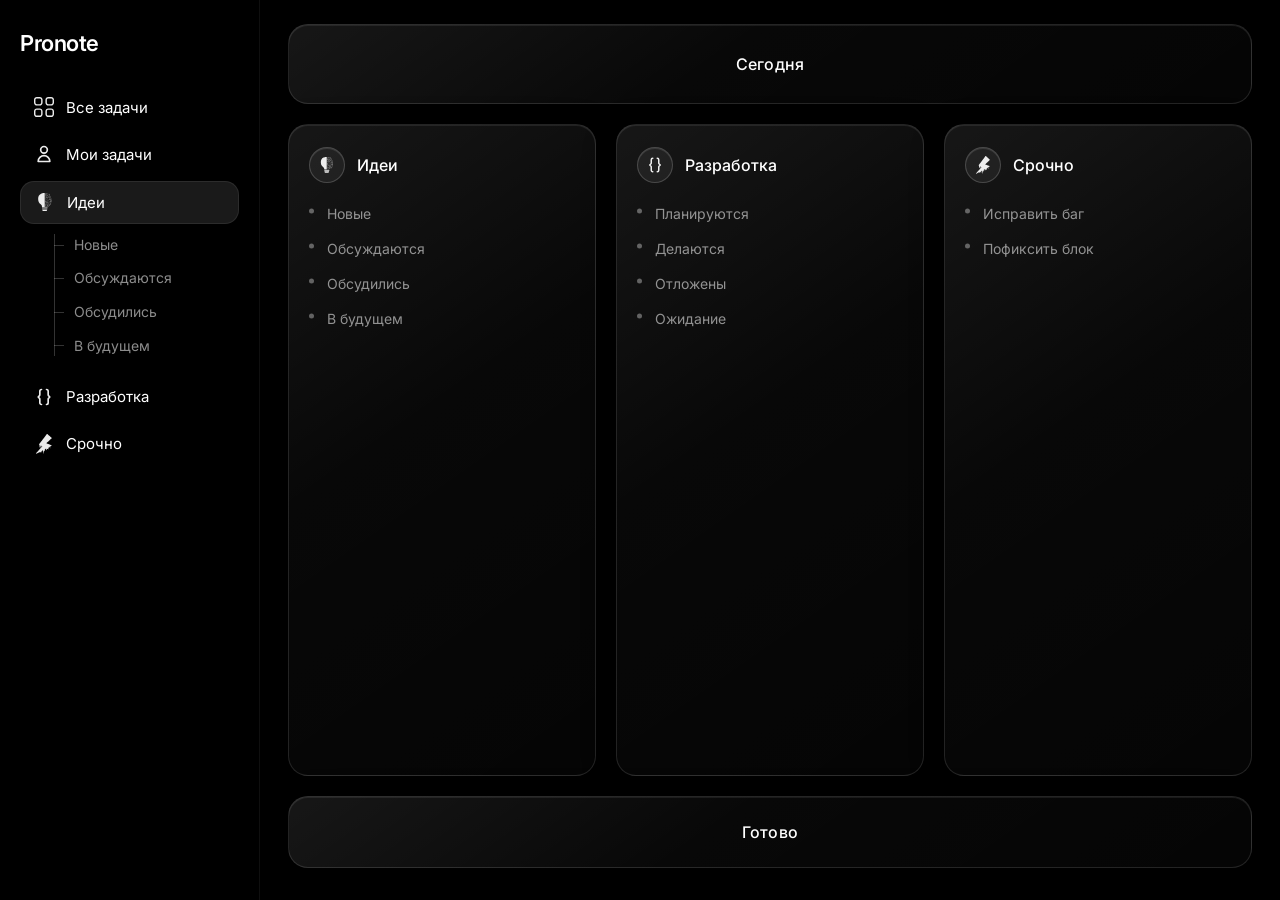
==== index.html @ d81b05cf "Initial commit: Pronote dashboard layout. Static HTML/CSS/JS mockup with glass UI and SVG icons.  Co" ====
<!DOCTYPE html>
<html lang="ru">
<head>
  <meta charset="UTF-8" />
  <meta name="viewport" content="width=device-width, initial-scale=1.0" />
  <title>Pronote</title>
  <link rel="preconnect" href="https://fonts.googleapis.com" />
  <link rel="preconnect" href="https://fonts.gstatic.com" crossorigin />
  <link href="https://fonts.googleapis.com/css2?family=Inter:wght@400;500;600&display=swap" rel="stylesheet" />
  <link rel="stylesheet" href="css/styles.css" />
</head>
<body>
  <div class="app">
    <div class="sidebar-overlay" id="sidebarOverlay" hidden></div>

    <aside class="sidebar" id="sidebar" aria-label="Навигация">
      <div class="sidebar__head">
        <a href="#" class="logo">Pronote</a>
        <button type="button" class="sidebar-close" id="sidebarClose" aria-label="Закрыть меню">
          <span aria-hidden="true"></span>
        </button>
      </div>

      <nav class="sidebar-nav">
        <a href="#" class="nav-item">
          <img src="svg/grid-svgrepo.svg" alt="" class="icon-img" width="20" height="20" />
          <span>Все задачи</span>
        </a>
        <a href="#" class="nav-item">
          <img src="svg/user.svg" alt="" class="icon-img" width="20" height="20" />
          <span>Мои задачи</span>
        </a>

        <div class="nav-group nav-group--open">
          <a href="#" class="nav-item nav-item--active">
            <img src="svg/light.svg" alt="" class="icon-img" width="20" height="20" />
            <span>Идеи</span>
          </a>
          <ul class="nav-sub">
            <li><a href="#">Новые</a></li>
            <li><a href="#">Обсуждаются</a></li>
            <li><a href="#">Обсудились</a></li>
            <li><a href="#">В будущем</a></li>
          </ul>
        </div>

        <a href="#" class="nav-item">
          <img src="svg/brackets.svg" alt="" class="icon-img" width="20" height="20" />
          <span>Разработка</span>
        </a>
        <a href="#" class="nav-item">
          <img src="svg/zap.svg" alt="" class="icon-img" width="20" height="20" />
          <span>Срочно</span>
        </a>
      </nav>
    </aside>

    <div class="main-wrap">
      <header class="topbar">
        <button type="button" class="menu-toggle" id="menuToggle" aria-label="Открыть меню" aria-expanded="false" aria-controls="sidebar">
          <span aria-hidden="true"></span>
          <span aria-hidden="true"></span>
          <span aria-hidden="true"></span>
        </button>
        <span class="topbar__title">Pronote</span>
      </header>

      <main class="main">
        <section class="glass-bar glass-bar--today" aria-label="Сегодня">
          <h1 class="glass-bar__label">Сегодня</h1>
        </section>

        <section class="board" aria-label="Доски задач">
          <article class="board-col glass-panel">
            <header class="board-col__head">
              <span class="board-col__icon" aria-hidden="true">
                <img src="svg/light.svg" alt="" class="icon-img icon-img--sm" width="18" height="18" />
              </span>
              <h2 class="board-col__title">Идеи</h2>
            </header>
            <ul class="board-col__list">
              <li><a href="#">Новые</a></li>
              <li><a href="#">Обсуждаются</a></li>
              <li><a href="#">Обсудились</a></li>
              <li><a href="#">В будущем</a></li>
            </ul>
          </article>

          <article class="board-col glass-panel">
            <header class="board-col__head">
              <span class="board-col__icon" aria-hidden="true">
                <img src="svg/brackets.svg" alt="" class="icon-img icon-img--sm" width="18" height="18" />
              </span>
              <h2 class="board-col__title">Разработка</h2>
            </header>
            <ul class="board-col__list">
              <li><a href="#">Планируются</a></li>
              <li><a href="#">Делаются</a></li>
              <li><a href="#">Отложены</a></li>
              <li><a href="#">Ожидание</a></li>
            </ul>
          </article>

          <article class="board-col glass-panel">
            <header class="board-col__head">
              <span class="board-col__icon" aria-hidden="true">
                <img src="svg/zap.svg" alt="" class="icon-img icon-img--sm" width="18" height="18" />
              </span>
              <h2 class="board-col__title">Срочно</h2>
            </header>
            <ul class="board-col__list">
              <li><a href="#">Исправить баг</a></li>
              <li><a href="#">Пофиксить блок</a></li>
            </ul>
          </article>
        </section>

        <section class="glass-bar glass-bar--done" aria-label="Готово">
          <h2 class="glass-bar__label">Готово</h2>
        </section>
      </main>
    </div>
  </div>

  <script src="js/app.js"></script>
</body>
</html>
---- css/styles.css ----
/* Pronote — тёмная тема, glassmorphism */

*,
*::before,
*::after {
  box-sizing: border-box;
}

:root {
  --bg: #000000;
  --text: #ffffff;
  --text-muted: rgba(255, 255, 255, 0.55);
  --glass-bg: rgba(255, 255, 255, 0.05);
  --glass-bg-strong: rgba(255, 255, 255, 0.08);
  --glass-border: rgba(255, 255, 255, 0.12);
  --glass-border-bright: rgba(255, 255, 255, 0.18);
  --glass-blur: 16px;
  --radius-lg: 20px;
  --radius-md: 14px;
  --radius-sm: 10px;
  --sidebar-width: 260px;
  --transition: 0.25s ease;
  --font: "Inter", system-ui, -apple-system, sans-serif;
}

html {
  -webkit-font-smoothing: antialiased;
}

body {
  margin: 0;
  min-height: 100dvh;
  font-family: var(--font);
  font-size: 15px;
  font-weight: 400;
  line-height: 1.4;
  color: var(--text);
  background: var(--bg);
}

a {
  color: inherit;
  text-decoration: none;
}

ul {
  margin: 0;
  padding: 0;
  list-style: none;
}

button {
  font: inherit;
  color: inherit;
  cursor: pointer;
  border: none;
  background: none;
  padding: 0;
}

/* ——— Layout ——— */

.app {
  display: flex;
  min-height: 100dvh;
}

.main-wrap {
  flex: 1;
  min-width: 0;
  display: flex;
  flex-direction: column;
}

.main {
  flex: 1;
  display: flex;
  flex-direction: column;
  gap: 20px;
  padding: 24px 28px 32px;
  max-width: 1200px;
  width: 100%;
  margin: 0 auto;
  min-height: calc(100dvh - 0px);
}

@media (min-width: 769px) {
  .main {
    min-height: 100dvh;
  }
}

/* ——— Glass utilities ——— */

.glass-panel,
.glass-bar {
  background: linear-gradient(
    145deg,
    rgba(255, 255, 255, 0.09) 0%,
    rgba(255, 255, 255, 0.03) 45%,
    rgba(255, 255, 255, 0.02) 100%
  );
  border: 1px solid var(--glass-border);
  border-radius: var(--radius-lg);
  backdrop-filter: blur(var(--glass-blur));
  -webkit-backdrop-filter: blur(var(--glass-blur));
  box-shadow:
    inset 0 1px 0 rgba(255, 255, 255, 0.08),
    0 8px 32px rgba(0, 0, 0, 0.45);
}

@supports not ((backdrop-filter: blur(1px)) or (-webkit-backdrop-filter: blur(1px))) {
  .glass-panel,
  .glass-bar {
    background: rgba(28, 28, 28, 0.95);
  }
}

/* ——— Sidebar ——— */

.sidebar-overlay {
  position: fixed;
  inset: 0;
  z-index: 40;
  background: rgba(0, 0, 0, 0.6);
  backdrop-filter: blur(4px);
  -webkit-backdrop-filter: blur(4px);
  opacity: 0;
  transition: opacity var(--transition);
  pointer-events: none;
}

.sidebar-overlay.is-visible {
  opacity: 1;
  pointer-events: auto;
}

.sidebar {
  position: sticky;
  top: 0;
  z-index: 50;
  flex-shrink: 0;
  width: var(--sidebar-width);
  height: 100dvh;
  padding: 28px 20px 32px;
  border-right: 1px solid rgba(255, 255, 255, 0.06);
  display: flex;
  flex-direction: column;
  gap: 28px;
}

.sidebar__head {
  display: flex;
  align-items: center;
  justify-content: space-between;
  gap: 12px;
}

.logo {
  font-size: 22px;
  font-weight: 600;
  letter-spacing: -0.02em;
}

.sidebar-close {
  display: none;
  width: 36px;
  height: 36px;
  align-items: center;
  justify-content: center;
  border-radius: var(--radius-sm);
  border: 1px solid var(--glass-border);
  background: var(--glass-bg);
}

.sidebar-close span,
.sidebar-close span::before {
  display: block;
  width: 14px;
  height: 2px;
  background: var(--text);
  border-radius: 1px;
  position: relative;
}

.sidebar-close span::before {
  content: "";
  position: absolute;
  top: 0;
  left: 0;
  transform: rotate(90deg);
}

.sidebar-nav {
  display: flex;
  flex-direction: column;
  gap: 6px;
}

.nav-item {
  display: flex;
  align-items: center;
  gap: 12px;
  padding: 10px 14px;
  border-radius: var(--radius-md);
  color: var(--text);
  transition: background var(--transition);
}

.nav-item:hover {
  background: rgba(255, 255, 255, 0.06);
}

.nav-item--active {
  background: rgba(255, 255, 255, 0.1);
  border: 1px solid rgba(255, 255, 255, 0.08);
}

.icon-img {
  flex-shrink: 0;
  display: block;
  width: 20px;
  height: 20px;
  object-fit: contain;
  /* light.svg экспортирован с fill #000 — инвертируем для тёмной темы */
  filter: brightness(0) invert(1);
  opacity: 0.92;
}

.icon-img--sm {
  width: 18px;
  height: 18px;
}

.icon-slot {
  flex-shrink: 0;
  display: inline-flex;
  align-items: center;
  justify-content: center;
  width: 20px;
  height: 20px;
  border: 1px solid rgba(255, 255, 255, 0.22);
  border-radius: 6px;
  font-size: 10px;
  font-weight: 500;
  letter-spacing: -0.08em;
  color: rgba(255, 255, 255, 0.7);
  background: rgba(255, 255, 255, 0.04);
}

.icon-slot--sm {
  width: 16px;
  height: 16px;
  border-radius: 4px;
  font-size: 8px;
}

.icon-slot--code {
  border: none;
  background: transparent;
  font-size: 11px;
}

.icon-slot--sm.icon-slot--code {
  font-size: 9px;
}

.nav-group--open .nav-sub {
  display: block;
}

.nav-sub {
  position: relative;
  margin: 4px 0 8px 34px;
  padding-left: 16px;
  display: none;
}

.nav-sub::before {
  content: "";
  position: absolute;
  left: 0;
  top: 6px;
  bottom: 6px;
  width: 1px;
  background: rgba(255, 255, 255, 0.2);
}

.nav-sub li {
  position: relative;
}

.nav-sub li::before {
  content: "";
  position: absolute;
  left: -16px;
  top: 50%;
  width: 10px;
  height: 1px;
  background: rgba(255, 255, 255, 0.2);
}

.nav-sub a {
  display: block;
  padding: 7px 0 7px 4px;
  font-size: 14px;
  color: var(--text-muted);
  transition: color var(--transition);
}

.nav-sub a:hover {
  color: var(--text);
}

/* ——— Top bar (mobile) ——— */

.topbar {
  display: none;
  align-items: center;
  gap: 16px;
  padding: 14px 20px;
  border-bottom: 1px solid rgba(255, 255, 255, 0.06);
}

.topbar__title {
  font-size: 18px;
  font-weight: 600;
}

.menu-toggle {
  display: flex;
  flex-direction: column;
  justify-content: center;
  gap: 5px;
  width: 40px;
  height: 40px;
  padding: 10px;
  border-radius: var(--radius-sm);
  border: 1px solid var(--glass-border);
  background: var(--glass-bg);
}

.menu-toggle span {
  display: block;
  height: 2px;
  width: 100%;
  background: var(--text);
  border-radius: 1px;
}

/* ——— Today / Done bars ——— */

.glass-bar {
  display: flex;
  align-items: center;
  justify-content: center;
  min-height: 72px;
  padding: 20px 24px;
}

.glass-bar__label {
  margin: 0;
  font-size: 16px;
  font-weight: 500;
  letter-spacing: 0.01em;
}

.glass-bar--today {
  min-height: 80px;
}

.glass-bar--done {
  margin-top: auto;
  min-height: 72px;
}

/* ——— Board columns ——— */

.board {
  display: grid;
  grid-template-columns: repeat(3, 1fr);
  gap: 20px;
  flex: 1;
  align-items: stretch;
  min-height: 0;
}

.board-col {
  display: flex;
  flex-direction: column;
  padding: 22px 20px 24px;
  min-height: 240px;
}

.board-col__head {
  display: flex;
  align-items: center;
  gap: 12px;
  margin-bottom: 20px;
}

.board-col__icon {
  display: flex;
  align-items: center;
  justify-content: center;
  width: 36px;
  height: 36px;
  border-radius: 50%;
  border: 1px solid var(--glass-border-bright);
  background: rgba(255, 255, 255, 0.06);
  box-shadow: inset 0 1px 0 rgba(255, 255, 255, 0.1);
}


.board-col__title {
  margin: 0;
  font-size: 16px;
  font-weight: 500;
}

.board-col__list {
  display: flex;
  flex-direction: column;
  gap: 14px;
}

.board-col__list li {
  position: relative;
  padding-left: 18px;
}

.board-col__list li::before {
  content: "";
  position: absolute;
  left: 0;
  top: 0.55em;
  width: 5px;
  height: 5px;
  border-radius: 50%;
  background: rgba(255, 255, 255, 0.35);
  transform: translateY(-50%);
}

.board-col__list a {
  font-size: 14px;
  color: var(--text-muted);
  transition: color var(--transition);
}

.board-col__list a:hover {
  color: var(--text);
}

/* ——— Responsive ——— */

@media (max-width: 1024px) {
  .board {
    grid-template-columns: 1fr;
    gap: 16px;
  }

  .board-col {
    min-height: auto;
  }

  .main {
    padding: 20px 20px 28px;
  }
}

@media (max-width: 768px) {
  .topbar {
    display: flex;
  }

  .sidebar {
    position: fixed;
    left: 0;
    top: 0;
    transform: translateX(-100%);
    transition: transform var(--transition);
    background: var(--bg);
    box-shadow: 8px 0 40px rgba(0, 0, 0, 0.5);
  }

  .sidebar.is-open {
    transform: translateX(0);
  }

  .sidebar-close {
    display: flex;
  }

  .main-wrap {
    width: 100%;
  }

  .main {
    padding: 16px 16px 24px;
    gap: 16px;
  }

  .glass-bar {
    min-height: 64px;
    border-radius: var(--radius-md);
  }

  .glass-bar--today {
    min-height: 68px;
  }

  .board-col {
    border-radius: var(--radius-md);
    padding: 18px 16px 20px;
  }
}

@media (min-width: 769px) {
  .sidebar-overlay {
    display: none !important;
  }
}

@media (min-width: 1400px) {
  .main {
    max-width: 1280px;
    padding: 28px 40px 40px;
  }

  .board {
    gap: 24px;
  }
}
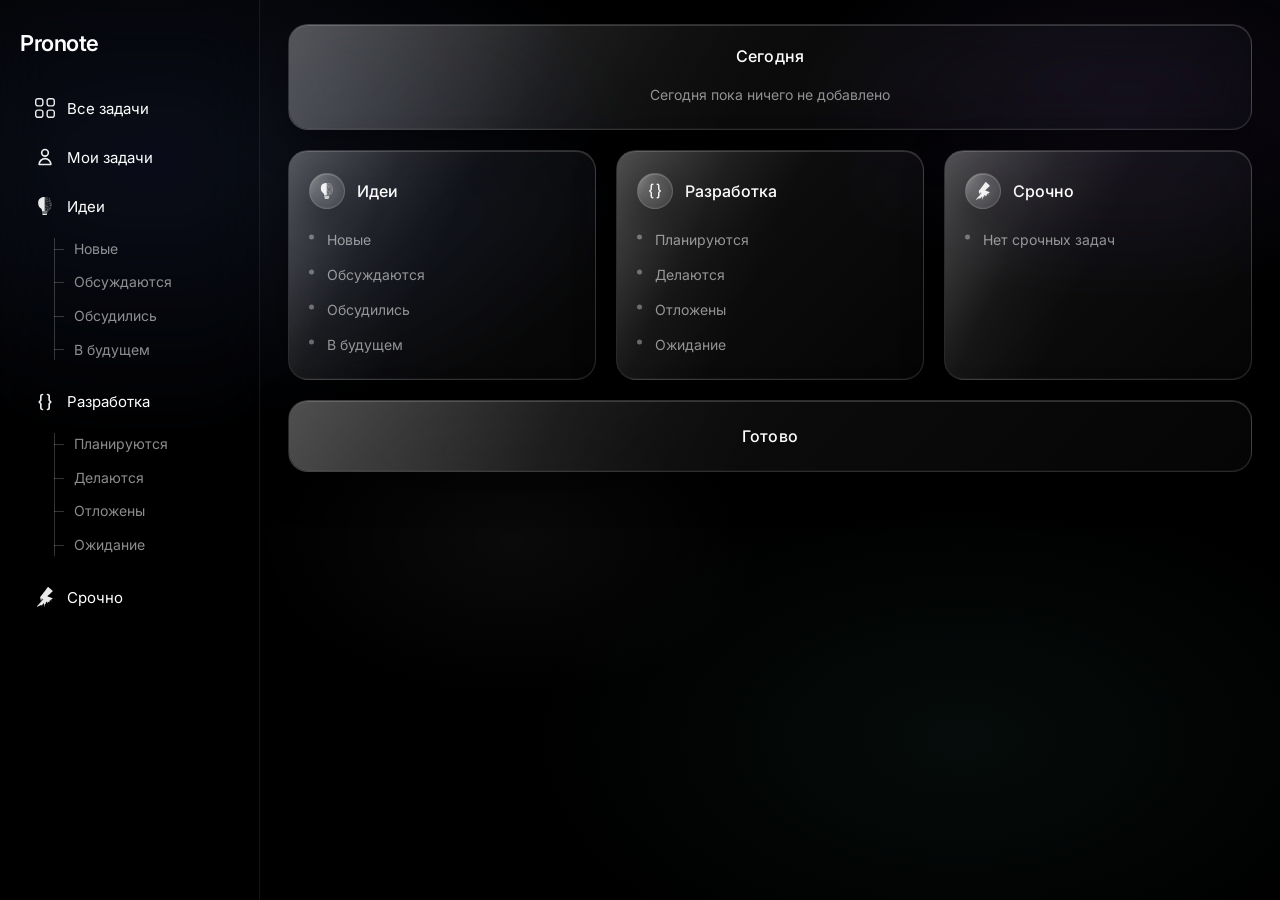
==== commit eab6b67e: "Главная: Сегодня, Срочно, кликабельные карточки" ====
--- a/index.html
+++ b/index.html
@@ -15,7 +15,7 @@
 
     <aside class="sidebar" id="sidebar" aria-label="Навигация">
       <div class="sidebar__head">
-        <a href="#" class="logo">Pronote</a>
+        <a href="#/" class="logo" data-route="home">Pronote</a>
         <button type="button" class="sidebar-close" id="sidebarClose" aria-label="Закрыть меню">
           <span aria-hidden="true"></span>
         </button>
@@ -31,24 +31,33 @@
           <span>Мои задачи</span>
         </a>
 
-        <div class="nav-group nav-group--open">
-          <a href="#" class="nav-item nav-item--active">
+        <div class="nav-group nav-group--open" id="navGroupIdeas">
+          <a href="#/ideas" class="nav-item" data-route="ideas" id="navIdeas">
             <img src="svg/light.svg" alt="" class="icon-img" width="20" height="20" />
             <span>Идеи</span>
           </a>
           <ul class="nav-sub">
-            <li><a href="#">Новые</a></li>
-            <li><a href="#">Обсуждаются</a></li>
-            <li><a href="#">Обсудились</a></li>
-            <li><a href="#">В будущем</a></li>
+            <li><a href="#/ideas/new" class="nav-sub__link" data-route="ideas" data-section="new">Новые</a></li>
+            <li><a href="#/ideas/discuss" class="nav-sub__link" data-route="ideas" data-section="discuss">Обсуждаются</a></li>
+            <li><a href="#/ideas/discussed" class="nav-sub__link" data-route="ideas" data-section="discussed">Обсудились</a></li>
+            <li><a href="#/ideas/future" class="nav-sub__link" data-route="ideas" data-section="future">В будущем</a></li>
           </ul>
         </div>
 
-        <a href="#" class="nav-item">
-          <img src="svg/brackets.svg" alt="" class="icon-img" width="20" height="20" />
-          <span>Разработка</span>
-        </a>
-        <a href="#" class="nav-item">
+        <div class="nav-group nav-group--open" id="navGroupDev">
+          <a href="#/dev" class="nav-item" data-route="dev" id="navDev">
+            <img src="svg/brackets.svg" alt="" class="icon-img" width="20" height="20" />
+            <span>Разработка</span>
+          </a>
+          <ul class="nav-sub">
+            <li><a href="#/dev/planned" class="nav-sub__link" data-route="dev" data-section="planned">Планируются</a></li>
+            <li><a href="#/dev/progress" class="nav-sub__link" data-route="dev" data-section="progress">Делаются</a></li>
+            <li><a href="#/dev/postponed" class="nav-sub__link" data-route="dev" data-section="postponed">Отложены</a></li>
+            <li><a href="#/dev/waiting" class="nav-sub__link" data-route="dev" data-section="waiting">Ожидание</a></li>
+          </ul>
+        </div>
+
+        <a href="#/urgent" class="nav-item" data-route="urgent" id="navUrgent">
           <img src="svg/zap.svg" alt="" class="icon-img" width="20" height="20" />
           <span>Срочно</span>
         </a>
@@ -62,16 +71,18 @@
           <span aria-hidden="true"></span>
           <span aria-hidden="true"></span>
         </button>
-        <span class="topbar__title">Pronote</span>
+        <span class="topbar__title" id="topbarTitle">Pronote</span>
       </header>
 
       <main class="main">
+        <div class="view view--active" id="viewHome" data-view="home">
         <section class="glass-bar glass-bar--today" aria-label="Сегодня">
           <h1 class="glass-bar__label">Сегодня</h1>
+          <ul class="today-list" id="homeTodayList" aria-label="Задачи, добавленные сегодня"></ul>
         </section>
 
         <section class="board" aria-label="Доски задач">
-          <article class="board-col glass-panel">
+          <article class="board-col glass-panel board-col--link" data-route="ideas" tabindex="0" aria-label="Перейти к доске Идеи">
             <header class="board-col__head">
               <span class="board-col__icon" aria-hidden="true">
                 <img src="svg/light.svg" alt="" class="icon-img icon-img--sm" width="18" height="18" />
@@ -79,14 +90,14 @@
               <h2 class="board-col__title">Идеи</h2>
             </header>
             <ul class="board-col__list">
-              <li><a href="#">Новые</a></li>
-              <li><a href="#">Обсуждаются</a></li>
-              <li><a href="#">Обсудились</a></li>
-              <li><a href="#">В будущем</a></li>
+              <li><a href="#/ideas/new" data-route="ideas" data-section="new">Новые</a></li>
+              <li><a href="#/ideas/discuss" data-route="ideas" data-section="discuss">Обсуждаются</a></li>
+              <li><a href="#/ideas/discussed" data-route="ideas" data-section="discussed">Обсудились</a></li>
+              <li><a href="#/ideas/future" data-route="ideas" data-section="future">В будущем</a></li>
             </ul>
           </article>
 
-          <article class="board-col glass-panel">
+          <article class="board-col glass-panel board-col--link" data-route="dev" tabindex="0" aria-label="Перейти к доске Разработка">
             <header class="board-col__head">
               <span class="board-col__icon" aria-hidden="true">
                 <img src="svg/brackets.svg" alt="" class="icon-img icon-img--sm" width="18" height="18" />
@@ -94,23 +105,21 @@
               <h2 class="board-col__title">Разработка</h2>
             </header>
             <ul class="board-col__list">
-              <li><a href="#">Планируются</a></li>
-              <li><a href="#">Делаются</a></li>
-              <li><a href="#">Отложены</a></li>
-              <li><a href="#">Ожидание</a></li>
+              <li><a href="#/dev/planned" data-route="dev" data-section="planned">Планируются</a></li>
+              <li><a href="#/dev/progress" data-route="dev" data-section="progress">Делаются</a></li>
+              <li><a href="#/dev/postponed" data-route="dev" data-section="postponed">Отложены</a></li>
+              <li><a href="#/dev/waiting" data-route="dev" data-section="waiting">Ожидание</a></li>
             </ul>
           </article>
 
-          <article class="board-col glass-panel">
+          <article class="board-col glass-panel board-col--link" data-route="urgent" tabindex="0" aria-label="Перейти к доске Срочно">
             <header class="board-col__head">
               <span class="board-col__icon" aria-hidden="true">
                 <img src="svg/zap.svg" alt="" class="icon-img icon-img--sm" width="18" height="18" />
               </span>
               <h2 class="board-col__title">Срочно</h2>
             </header>
-            <ul class="board-col__list">
-              <li><a href="#">Исправить баг</a></li>
-              <li><a href="#">Пофиксить блок</a></li>
+            <ul class="board-col__list" id="homeUrgentList">
             </ul>
           </article>
         </section>
@@ -118,10 +127,294 @@
         <section class="glass-bar glass-bar--done" aria-label="Готово">
           <h2 class="glass-bar__label">Готово</h2>
         </section>
+        </div>
+
+        <div class="view" id="viewIdeas" data-view="ideas" hidden>
+          <div class="ideas-page board-page">
+            <section class="ideas-section" id="ideas-section-new" data-section="new">
+              <div class="ideas-block glass-panel">
+              <header class="ideas-block__head page-head">
+                <div class="page-head__content">
+                  <p class="page-head__eyebrow">Идеи</p>
+                  <h2 class="page-head__title">Новые</h2>
+                  <p class="page-head__meta" data-board-meta="ideas" data-section="new">Загрузка…</p>
+                </div>
+                <button type="button" class="page-head__add glass" data-board-add="ideas" data-section="new" aria-label="Добавить идею" aria-expanded="false" aria-controls="ideaFormPanel">
+                  <span class="page-head__add-icon" aria-hidden="true">+</span>
+                </button>
+              </header>
+
+              <section class="idea-form idea-form--inset" id="ideaFormPanel" aria-labelledby="ideaFormTitle" hidden>
+                <div class="idea-form__head">
+                  <h3 class="idea-form__title" id="ideaFormTitle">Добавить идею</h3>
+                  <button type="button" class="idea-form__toggle glass" id="ideaFormToggle" aria-expanded="false" aria-controls="ideaFormBody">
+                    Свернуть
+                  </button>
+                </div>
+                <div class="idea-form__body" id="ideaFormBody">
+                  <form id="ideaForm" novalidate>
+                    <label class="field">
+                      <span class="field__label">Заголовок</span>
+                      <input class="field__input" type="text" name="title" required maxlength="200" placeholder="Кратко, о чём идея" autocomplete="off" />
+                    </label>
+                    <label class="field">
+                      <span class="field__label">Описание</span>
+                      <textarea class="field__input field__input--area" name="text" rows="3" maxlength="2000" placeholder="Детали, контекст, ссылки…"></textarea>
+                    </label>
+                    <label class="field">
+                      <span class="field__label">Источник</span>
+                      <select class="field__input field__input--select" name="source">
+                        <option value="customer">от заказчика</option>
+                        <option value="ai">ИИ-черновик</option>
+                        <option value="team">от команды</option>
+                        <option value="other">другое</option>
+                      </select>
+                    </label>
+                    <p class="idea-form__error" id="ideaFormError" hidden></p>
+                    <div class="idea-form__actions">
+                      <button type="submit" class="btn-primary glass">Сохранить идею</button>
+                      <button type="reset" class="btn-ghost">Очистить</button>
+                    </div>
+                  </form>
+                </div>
+              </section>
+
+              <div class="ideas-block__body" data-board-body="ideas" data-section="new" hidden>
+                <ul class="idea-list" data-board-list="ideas" data-section="new" aria-label="Список новых идей"></ul>
+              </div>
+              </div>
+            </section>
+
+            <section class="ideas-section" id="ideas-section-discuss" data-section="discuss">
+              <div class="ideas-block glass-panel">
+              <header class="ideas-block__head page-head">
+                <div class="page-head__content">
+                  <p class="page-head__eyebrow">Идеи</p>
+                  <h2 class="page-head__title">Обсуждаются</h2>
+                  <p class="page-head__meta" data-board-meta="ideas" data-section="discuss">Нет идей</p>
+                </div>
+                <button type="button" class="page-head__add glass" data-board-add="ideas" data-section="discuss" aria-label="Добавить идею" aria-expanded="false" aria-controls="ideaFormPanel">
+                  <span class="page-head__add-icon" aria-hidden="true">+</span>
+                </button>
+              </header>
+              <div class="ideas-block__body" data-board-body="ideas" data-section="discuss" hidden>
+                <ul class="idea-list" data-board-list="ideas" data-section="discuss" aria-label="Идеи на обсуждении"></ul>
+              </div>
+              </div>
+            </section>
+
+            <section class="ideas-section" id="ideas-section-discussed" data-section="discussed">
+              <div class="ideas-block glass-panel">
+              <header class="ideas-block__head page-head">
+                <div class="page-head__content">
+                  <p class="page-head__eyebrow">Идеи</p>
+                  <h2 class="page-head__title">Обсудились</h2>
+                  <p class="page-head__meta" data-board-meta="ideas" data-section="discussed">Нет идей</p>
+                </div>
+                <button type="button" class="page-head__add glass" data-board-add="ideas" data-section="discussed" aria-label="Добавить идею" aria-expanded="false" aria-controls="ideaFormPanel">
+                  <span class="page-head__add-icon" aria-hidden="true">+</span>
+                </button>
+              </header>
+              <div class="ideas-block__body" data-board-body="ideas" data-section="discussed" hidden>
+                <ul class="idea-list" data-board-list="ideas" data-section="discussed" aria-label="Обсуждённые идеи"></ul>
+              </div>
+              </div>
+            </section>
+
+            <section class="ideas-section" id="ideas-section-future" data-section="future">
+              <div class="ideas-block glass-panel">
+              <header class="ideas-block__head page-head">
+                <div class="page-head__content">
+                  <p class="page-head__eyebrow">Идеи</p>
+                  <h2 class="page-head__title">В будущем</h2>
+                  <p class="page-head__meta" data-board-meta="ideas" data-section="future">Нет идей</p>
+                </div>
+                <button type="button" class="page-head__add glass" data-board-add="ideas" data-section="future" aria-label="Добавить идею" aria-expanded="false" aria-controls="ideaFormPanel">
+                  <span class="page-head__add-icon" aria-hidden="true">+</span>
+                </button>
+              </header>
+              <div class="ideas-block__body" data-board-body="ideas" data-section="future" hidden>
+                <ul class="idea-list" data-board-list="ideas" data-section="future" aria-label="Идеи на будущее"></ul>
+              </div>
+              </div>
+            </section>
+          </div>
+        </div>
+
+        <div class="view" id="viewDev" data-view="dev" hidden>
+          <div class="ideas-page board-page">
+            <section class="ideas-section" id="dev-section-planned" data-section="planned">
+              <div class="ideas-block glass-panel">
+                <header class="ideas-block__head page-head">
+                  <div class="page-head__content">
+                    <p class="page-head__eyebrow">Разработка</p>
+                    <h2 class="page-head__title">Планируются</h2>
+                    <p class="page-head__meta" data-board-meta="dev" data-section="planned">Нет задач</p>
+                  </div>
+                  <button type="button" class="page-head__add glass" data-board-add="dev" data-section="planned" aria-label="Добавить задачу" aria-expanded="false" aria-controls="devFormPanel">
+                    <span class="page-head__add-icon" aria-hidden="true">+</span>
+                  </button>
+                </header>
+                <section class="idea-form idea-form--inset" id="devFormPanel" aria-labelledby="devFormTitle" hidden>
+                  <div class="idea-form__head">
+                    <h3 class="idea-form__title" id="devFormTitle">Добавить задачу</h3>
+                    <button type="button" class="idea-form__toggle glass" id="devFormToggle" aria-expanded="false">Свернуть</button>
+                  </div>
+                  <div class="idea-form__body">
+                    <form id="devForm" novalidate>
+                      <label class="field">
+                        <span class="field__label">Заголовок</span>
+                        <input class="field__input" type="text" name="title" required maxlength="200" placeholder="Кратко, о чём задача" autocomplete="off" />
+                      </label>
+                      <label class="field">
+                        <span class="field__label">Описание</span>
+                        <textarea class="field__input field__input--area" name="text" rows="3" maxlength="2000" placeholder="Детали, контекст…"></textarea>
+                      </label>
+                      <p class="idea-form__error" id="devFormError" hidden></p>
+                      <div class="idea-form__actions">
+                        <button type="submit" class="btn-primary glass">Сохранить задачу</button>
+                        <button type="reset" class="btn-ghost">Очистить</button>
+                      </div>
+                    </form>
+                  </div>
+                </section>
+                <div class="ideas-block__body" data-board-body="dev" data-section="planned" hidden>
+                  <ul class="idea-list" data-board-list="dev" data-section="planned" aria-label="Планируются"></ul>
+                </div>
+              </div>
+            </section>
+
+            <section class="ideas-section" id="dev-section-progress" data-section="progress">
+              <div class="ideas-block glass-panel">
+                <header class="ideas-block__head page-head">
+                  <div class="page-head__content">
+                    <p class="page-head__eyebrow">Разработка</p>
+                    <h2 class="page-head__title">Делаются</h2>
+                    <p class="page-head__meta" data-board-meta="dev" data-section="progress">Нет задач</p>
+                  </div>
+                  <button type="button" class="page-head__add glass" data-board-add="dev" data-section="progress" aria-label="Добавить задачу" aria-expanded="false" aria-controls="devFormPanel">
+                    <span class="page-head__add-icon" aria-hidden="true">+</span>
+                  </button>
+                </header>
+                <div class="ideas-block__body" data-board-body="dev" data-section="progress" hidden>
+                  <ul class="idea-list" data-board-list="dev" data-section="progress" aria-label="Делаются"></ul>
+                </div>
+              </div>
+            </section>
+
+            <section class="ideas-section" id="dev-section-postponed" data-section="postponed">
+              <div class="ideas-block glass-panel">
+                <header class="ideas-block__head page-head">
+                  <div class="page-head__content">
+                    <p class="page-head__eyebrow">Разработка</p>
+                    <h2 class="page-head__title">Отложены</h2>
+                    <p class="page-head__meta" data-board-meta="dev" data-section="postponed">Нет задач</p>
+                  </div>
+                  <button type="button" class="page-head__add glass" data-board-add="dev" data-section="postponed" aria-label="Добавить задачу" aria-expanded="false" aria-controls="devFormPanel">
+                    <span class="page-head__add-icon" aria-hidden="true">+</span>
+                  </button>
+                </header>
+                <div class="ideas-block__body" data-board-body="dev" data-section="postponed" hidden>
+                  <ul class="idea-list" data-board-list="dev" data-section="postponed" aria-label="Отложены"></ul>
+                </div>
+              </div>
+            </section>
+
+            <section class="ideas-section" id="dev-section-waiting" data-section="waiting">
+              <div class="ideas-block glass-panel">
+                <header class="ideas-block__head page-head">
+                  <div class="page-head__content">
+                    <p class="page-head__eyebrow">Разработка</p>
+                    <h2 class="page-head__title">Ожидание</h2>
+                    <p class="page-head__meta" data-board-meta="dev" data-section="waiting">Нет задач</p>
+                  </div>
+                  <button type="button" class="page-head__add glass" data-board-add="dev" data-section="waiting" aria-label="Добавить задачу" aria-expanded="false" aria-controls="devFormPanel">
+                    <span class="page-head__add-icon" aria-hidden="true">+</span>
+                  </button>
+                </header>
+                <div class="ideas-block__body" data-board-body="dev" data-section="waiting" hidden>
+                  <ul class="idea-list" data-board-list="dev" data-section="waiting" aria-label="Ожидание"></ul>
+                </div>
+              </div>
+            </section>
+          </div>
+        </div>
+
+        <div class="view" id="viewUrgent" data-view="urgent" hidden>
+          <div class="ideas-page board-page">
+            <section class="ideas-section" id="urgent-section-main" data-section="main">
+              <div class="ideas-block glass-panel">
+                <header class="ideas-block__head page-head">
+                  <div class="page-head__content">
+                    <p class="page-head__eyebrow">Срочно</p>
+                    <h2 class="page-head__title">Срочные задачи</h2>
+                    <p class="page-head__meta" data-board-meta="urgent" data-section="main">Нет задач</p>
+                  </div>
+                  <button type="button" class="page-head__add glass" data-board-add="urgent" data-section="main" aria-label="Добавить задачу" aria-expanded="false" aria-controls="urgentFormPanel">
+                    <span class="page-head__add-icon" aria-hidden="true">+</span>
+                  </button>
+                </header>
+                <section class="idea-form idea-form--inset" id="urgentFormPanel" aria-labelledby="urgentFormTitle" hidden>
+                  <div class="idea-form__head">
+                    <h3 class="idea-form__title" id="urgentFormTitle">Добавить задачу</h3>
+                    <button type="button" class="idea-form__toggle glass" id="urgentFormToggle" aria-expanded="false">Свернуть</button>
+                  </div>
+                  <div class="idea-form__body">
+                    <form id="urgentForm" novalidate>
+                      <label class="field">
+                        <span class="field__label">Заголовок</span>
+                        <input class="field__input" type="text" name="title" required maxlength="200" placeholder="Кратко, о чём задача" autocomplete="off" />
+                      </label>
+                      <label class="field">
+                        <span class="field__label">Описание</span>
+                        <textarea class="field__input field__input--area" name="text" rows="3" maxlength="2000" placeholder="Детали, контекст…"></textarea>
+                      </label>
+                      <p class="idea-form__error" id="urgentFormError" hidden></p>
+                      <div class="idea-form__actions">
+                        <button type="submit" class="btn-primary glass">Сохранить задачу</button>
+                        <button type="reset" class="btn-ghost">Очистить</button>
+                      </div>
+                    </form>
+                  </div>
+                </section>
+                <div class="ideas-block__body" data-board-body="urgent" data-section="main" hidden>
+                  <ul class="idea-list" data-board-list="urgent" data-section="main" aria-label="Срочные задачи"></ul>
+                </div>
+              </div>
+            </section>
+          </div>
+        </div>
       </main>
     </div>
   </div>
 
+  <div class="modal" id="confirmModal" hidden>
+    <div class="modal__backdrop" id="confirmModalBackdrop" aria-hidden="true"></div>
+    <div
+      class="modal__dialog glass-panel"
+      role="alertdialog"
+      aria-modal="true"
+      aria-labelledby="confirmModalTitle"
+      aria-describedby="confirmModalMessage"
+    >
+      <h2 class="modal__title" id="confirmModalTitle">Удалить идею?</h2>
+      <p class="modal__message" id="confirmModalMessage"></p>
+      <div class="modal__actions">
+        <button type="button" class="btn-ghost" id="confirmModalCancel">Отмена</button>
+        <button type="button" class="btn-danger glass" id="confirmModalConfirm">Удалить</button>
+      </div>
+    </div>
+  </div>
+
+  <script src="js/confirm-modal.js"></script>
+  <script src="js/board-page.js"></script>
+  <script src="js/home-today.js"></script>
+  <script src="js/ideas.js"></script>
+  <script src="js/dev.js"></script>
+  <script src="js/urgent.js"></script>
   <script src="js/app.js"></script>
+  <script>
+    if (window.PronoteApp) window.PronoteApp.boot();
+  </script>
 </body>
 </html>
--- a/css/styles.css
+++ b/css/styles.css
@@ -14,7 +14,9 @@
   --glass-bg-strong: rgba(255, 255, 255, 0.08);
   --glass-border: rgba(255, 255, 255, 0.12);
   --glass-border-bright: rgba(255, 255, 255, 0.18);
-  --glass-blur: 16px;
+  --glass-blur: 22px;
+  --glass-blur-sm: 14px;
+  --glass-saturate: 1.45;
   --radius-lg: 20px;
   --radius-md: 14px;
   --radius-sm: 10px;
@@ -29,13 +31,39 @@
 
 body {
   margin: 0;
-  min-height: 100dvh;
   font-family: var(--font);
   font-size: 15px;
   font-weight: 400;
   line-height: 1.4;
   color: var(--text);
   background: var(--bg);
+}
+
+/* ——— Ambient background (для видимости backdrop-filter) ——— */
+
+.app {
+  display: flex;
+  position: relative;
+  isolation: isolate;
+}
+
+.app::before {
+  content: "";
+  position: fixed;
+  inset: 0;
+  z-index: 0;
+  pointer-events: none;
+  background:
+    radial-gradient(ellipse 70% 55% at 12% 18%, rgba(72, 88, 140, 0.22), transparent 58%),
+    radial-gradient(ellipse 55% 45% at 88% 12%, rgba(90, 70, 130, 0.16), transparent 52%),
+    radial-gradient(ellipse 60% 50% at 75% 82%, rgba(50, 100, 90, 0.12), transparent 55%),
+    radial-gradient(ellipse 40% 35% at 40% 60%, rgba(255, 255, 255, 0.04), transparent 50%),
+    var(--bg);
+}
+
+.app>* {
+  position: relative;
+  z-index: 1;
 }
 
 a {
@@ -60,14 +88,8 @@
 
 /* ——— Layout ——— */
 
-.app {
-  display: flex;
-  min-height: 100dvh;
-}
-
 .main-wrap {
-  flex: 1;
-  min-width: 0;
+  width: 100%;
   display: flex;
   flex-direction: column;
 }
@@ -84,35 +106,103 @@
   min-height: calc(100dvh - 0px);
 }
 
-@media (min-width: 769px) {
-  .main {
-    min-height: 100dvh;
-  }
-}
-
-/* ——— Glass utilities ——— */
-
+/* ——— Glass (жидкое стекло) ——— */
+
+.glass,
 .glass-panel,
-.glass-bar {
-  background: linear-gradient(
-    145deg,
-    rgba(255, 255, 255, 0.09) 0%,
-    rgba(255, 255, 255, 0.03) 45%,
-    rgba(255, 255, 255, 0.02) 100%
-  );
-  border: 1px solid var(--glass-border);
-  border-radius: var(--radius-lg);
-  backdrop-filter: blur(var(--glass-blur));
-  -webkit-backdrop-filter: blur(var(--glass-blur));
+.glass-bar,
+.topbar,
+.menu-toggle,
+.sidebar-close,
+.nav-item--active,
+.board-col__icon {
+  position: relative;
+  overflow: hidden;
+  border: 1px solid rgba(255, 255, 255, 0.14);
+  background: linear-gradient(135deg,
+      rgba(255, 255, 255, 0.14) 0%,
+      rgba(255, 255, 255, 0.05) 38%,
+      rgba(255, 255, 255, 0.02) 100%);
+  backdrop-filter: blur(var(--glass-blur)) saturate(var(--glass-saturate));
+  -webkit-backdrop-filter: blur(var(--glass-blur)) saturate(var(--glass-saturate));
   box-shadow:
-    inset 0 1px 0 rgba(255, 255, 255, 0.08),
-    0 8px 32px rgba(0, 0, 0, 0.45);
+    inset 0 1px 0 rgba(255, 255, 255, 0.16),
+    inset 0 -1px 0 rgba(255, 255, 255, 0.04),
+    0 12px 40px rgba(0, 0, 0, 0.45);
+  transition:
+    background var(--transition),
+    border-color var(--transition),
+    box-shadow var(--transition),
+    transform 0.15s ease;
+}
+
+.glass::before,
+.glass-panel::before,
+.glass-bar::before,
+.topbar::before,
+.menu-toggle::before,
+.sidebar-close::before,
+.nav-item--active::before,
+.board-col__icon::before {
+  content: "";
+  position: absolute;
+  inset: 0;
+  border-radius: inherit;
+  background: linear-gradient(115deg,
+      rgba(255, 255, 255, 0.2) 0%,
+      rgba(255, 255, 255, 0.04) 28%,
+      transparent 48%);
+  pointer-events: none;
+}
+
+.board-col__icon {
+  backdrop-filter: blur(var(--glass-blur-sm)) saturate(var(--glass-saturate));
+  -webkit-backdrop-filter: blur(var(--glass-blur-sm)) saturate(var(--glass-saturate));
+}
+
+.menu-toggle:hover,
+.sidebar-close:hover,
+.nav-item:hover:not(.nav-item--active) {
+  background: linear-gradient(135deg,
+      rgba(255, 255, 255, 0.1) 0%,
+      rgba(255, 255, 255, 0.04) 100%);
+  border-color: rgba(255, 255, 255, 0.18);
+}
+
+.menu-toggle:active,
+.sidebar-close:active {
+  transform: scale(0.97);
+}
+
+.nav-item--active:hover {
+  border-color: rgba(255, 255, 255, 0.22);
+  background: linear-gradient(135deg,
+      rgba(255, 255, 255, 0.18) 0%,
+      rgba(255, 255, 255, 0.07) 100%);
 }
 
 @supports not ((backdrop-filter: blur(1px)) or (-webkit-backdrop-filter: blur(1px))) {
+
+  .glass,
   .glass-panel,
-  .glass-bar {
-    background: rgba(28, 28, 28, 0.95);
+  .glass-bar,
+  .topbar,
+  .menu-toggle,
+  .sidebar-close,
+  .nav-item--active,
+  .board-col__icon {
+    background: rgba(28, 28, 32, 0.92);
+  }
+
+  .glass::before,
+  .glass-panel::before,
+  .glass-bar::before,
+  .topbar::before,
+  .menu-toggle::before,
+  .sidebar-close::before,
+  .nav-item--active::before,
+  .board-col__icon::before {
+    display: none;
   }
 }
 
@@ -122,9 +212,9 @@
   position: fixed;
   inset: 0;
   z-index: 40;
-  background: rgba(0, 0, 0, 0.6);
-  backdrop-filter: blur(4px);
-  -webkit-backdrop-filter: blur(4px);
+  background: rgba(0, 0, 0, 0.55);
+  backdrop-filter: blur(12px) saturate(1.2);
+  -webkit-backdrop-filter: blur(12px) saturate(1.2);
   opacity: 0;
   transition: opacity var(--transition);
   pointer-events: none;
@@ -143,7 +233,10 @@
   width: var(--sidebar-width);
   height: 100dvh;
   padding: 28px 20px 32px;
-  border-right: 1px solid rgba(255, 255, 255, 0.06);
+  border-right: 1px solid rgba(255, 255, 255, 0.08);
+  background: rgba(0, 0, 0, 0.25);
+  backdrop-filter: blur(28px) saturate(1.35);
+  -webkit-backdrop-filter: blur(28px) saturate(1.35);
   display: flex;
   flex-direction: column;
   gap: 28px;
@@ -169,8 +262,6 @@
   align-items: center;
   justify-content: center;
   border-radius: var(--radius-sm);
-  border: 1px solid var(--glass-border);
-  background: var(--glass-bg);
 }
 
 .sidebar-close span,
@@ -207,13 +298,13 @@
   transition: background var(--transition);
 }
 
-.nav-item:hover {
+.nav-item {
+  border: 1px solid transparent;
+}
+
+.nav-item:hover:not(.nav-item--active) {
   background: rgba(255, 255, 255, 0.06);
-}
-
-.nav-item--active {
-  background: rgba(255, 255, 255, 0.1);
-  border: 1px solid rgba(255, 255, 255, 0.08);
+  border-color: rgba(255, 255, 255, 0.06);
 }
 
 .icon-img {
@@ -319,7 +410,10 @@
   align-items: center;
   gap: 16px;
   padding: 14px 20px;
-  border-bottom: 1px solid rgba(255, 255, 255, 0.06);
+  border-radius: 0;
+  border-left: none;
+  border-right: none;
+  border-top: none;
 }
 
 .topbar__title {
@@ -336,8 +430,11 @@
   height: 40px;
   padding: 10px;
   border-radius: var(--radius-sm);
-  border: 1px solid var(--glass-border);
-  background: var(--glass-bg);
+}
+
+.menu-toggle span {
+  position: relative;
+  z-index: 1;
 }
 
 .menu-toggle span {
@@ -350,7 +447,13 @@
 
 /* ——— Today / Done bars ——— */
 
+.glass-panel,
 .glass-bar {
+  border-radius: var(--radius-lg);
+}
+
+.glass-bar {
+  height: fit-content;
   display: flex;
   align-items: center;
   justify-content: center;
@@ -359,6 +462,8 @@
 }
 
 .glass-bar__label {
+  position: relative;
+  z-index: 1;
   margin: 0;
   font-size: 16px;
   font-weight: 500;
@@ -367,10 +472,92 @@
 
 .glass-bar--today {
   min-height: 80px;
+  flex-direction: column;
+  align-items: stretch;
+  justify-content: flex-start;
+  gap: 18px;
+}
+
+.glass-bar--today .glass-bar__label {
+  text-align: center;
+}
+
+.today-list {
+  position: relative;
+  z-index: 1;
+  display: flex;
+  flex-direction: column;
+  gap: 12px;
+  margin: 0;
+  padding: 0 0 4px;
+  list-style: none;
+  width: 100%;
+  box-sizing: border-box;
+}
+
+.today-list__row {
+  display: grid;
+  grid-template-columns: minmax(0, 1fr) minmax(0, 1fr) minmax(10.5rem, auto);
+  gap: 12px 16px;
+  align-items: baseline;
+  position: relative;
+  padding-left: 18px;
+}
+
+.today-list__row::before {
+  content: "";
+  position: absolute;
+  left: 0;
+  top: 0.55em;
+  width: 5px;
+  height: 5px;
+  border-radius: 50%;
+  background: rgba(255, 255, 255, 0.35);
+  transform: translateY(-50%);
+}
+
+.today-list__title {
+  min-width: 0;
+  font-size: 14px;
+  color: var(--text);
+  transition: color var(--transition);
+}
+
+.today-list__title:hover {
+  color: var(--text-muted);
+}
+
+.today-list__tag {
+  justify-self: center;
+  text-align: center;
+  font-size: 12px;
+  color: var(--text-muted);
+  text-transform: lowercase;
+  white-space: nowrap;
+}
+
+.today-list__time {
+  justify-self: end;
+  font-size: 12px;
+  color: var(--text-muted);
+  font-variant-numeric: tabular-nums;
+  text-align: right;
+  white-space: nowrap;
+}
+
+.today-list__empty {
+  padding-left: 0;
+  font-size: 14px;
+  color: var(--text-muted);
+  text-align: center;
+  justify-content: center;
+}
+
+.today-list__empty::before {
+  display: none;
 }
 
 .glass-bar--done {
-  margin-top: auto;
   min-height: 72px;
 }
 
@@ -380,7 +567,6 @@
   display: grid;
   grid-template-columns: repeat(3, 1fr);
   gap: 20px;
-  flex: 1;
   align-items: stretch;
   min-height: 0;
 }
@@ -389,7 +575,8 @@
   display: flex;
   flex-direction: column;
   padding: 22px 20px 24px;
-  min-height: 240px;
+  height: fit-content;
+  min-height: 230px;
 }
 
 .board-col__head {
@@ -406,9 +593,22 @@
   width: 36px;
   height: 36px;
   border-radius: 50%;
-  border: 1px solid var(--glass-border-bright);
-  background: rgba(255, 255, 255, 0.06);
-  box-shadow: inset 0 1px 0 rgba(255, 255, 255, 0.1);
+  flex-shrink: 0;
+}
+
+.board-col__icon .icon-img {
+  position: relative;
+  z-index: 1;
+}
+
+.board-col__head,
+.nav-item {
+  z-index: 0;
+}
+
+.nav-item>* {
+  position: relative;
+  z-index: 1;
 }
 
 
@@ -451,6 +651,490 @@
   color: var(--text);
 }
 
+.board-col__empty {
+  font-size: 14px;
+  color: var(--text-muted);
+}
+
+/* ——— Views (v2: навигация без перезагрузки) ——— */
+
+.view {
+  display: none;
+  flex-direction: column;
+  gap: 20px;
+  flex: 1;
+  width: 100%;
+  min-height: 0;
+}
+
+.view--active {
+  display: flex;
+}
+
+.nav-sub__link--active {
+  color: var(--text);
+  font-weight: 500;
+}
+
+.ideas-page,
+.board-page {
+  display: flex;
+  flex-direction: column;
+  gap: 28px;
+  width: 100%;
+}
+
+.ideas-section {
+  scroll-margin-top: 16px;
+}
+
+.ideas-block {
+  display: flex;
+  flex-direction: column;
+  border-radius: var(--radius-lg);
+  overflow: hidden;
+}
+
+.ideas-block__head.page-head {
+  padding-bottom: 22px;
+}
+
+.ideas-block__body {
+  position: relative;
+  z-index: 1;
+  padding: 0 16px 16px;
+  border-top: 1px solid rgba(255, 255, 255, 0.06);
+}
+
+.ideas-block__body[hidden] {
+  display: none !important;
+}
+
+.ideas-block__body .idea-list {
+  padding-top: 12px;
+}
+
+.idea-form--inset {
+  border-radius: 0;
+  border: none;
+  border-top: 1px solid rgba(255, 255, 255, 0.08);
+  border-bottom: 1px solid rgba(255, 255, 255, 0.06);
+  box-shadow: none;
+  margin: 0;
+}
+
+.idea-form--inset::before {
+  display: none;
+}
+
+.board-col--link {
+  cursor: pointer;
+  transition: opacity var(--transition), box-shadow var(--transition);
+}
+
+.board-col--link:hover {
+  opacity: 0.92;
+}
+
+.board-col--link:focus-visible {
+  outline: 2px solid rgba(255, 255, 255, 0.45);
+  outline-offset: 2px;
+}
+
+.board-col--link .board-col__list a {
+  position: relative;
+  z-index: 1;
+}
+
+.page-head {
+  display: flex;
+  align-items: center;
+  justify-content: space-between;
+  gap: 16px;
+  padding: 22px 24px;
+}
+
+.page-head__content {
+  flex: 1;
+  min-width: 0;
+  position: relative;
+  z-index: 1;
+}
+
+.page-head__add {
+  position: relative;
+  z-index: 1;
+  flex-shrink: 0;
+  display: flex;
+  align-items: center;
+  justify-content: center;
+  width: 48px;
+  height: 48px;
+  padding: 0;
+  border-radius: 50%;
+  cursor: pointer;
+  transition: transform 0.15s ease, border-color var(--transition), background var(--transition);
+}
+
+.page-head__add:hover {
+  border-color: rgba(255, 255, 255, 0.24);
+}
+
+.page-head__add:active {
+  transform: scale(0.96);
+}
+
+.page-head__add--active {
+  border-color: rgba(255, 255, 255, 0.28);
+  background: linear-gradient(
+    135deg,
+    rgba(255, 255, 255, 0.18) 0%,
+    rgba(255, 255, 255, 0.06) 100%
+  );
+}
+
+.page-head__add-icon {
+  font-size: 28px;
+  font-weight: 300;
+  line-height: 1;
+  margin-top: -2px;
+}
+
+.page-head__eyebrow {
+  margin: 0 0 6px;
+  font-size: 13px;
+  color: var(--text-muted);
+}
+
+.page-head__title {
+  margin: 0;
+  font-size: 22px;
+  font-weight: 600;
+  letter-spacing: -0.02em;
+}
+
+.page-head__meta {
+  margin: 10px 0 0;
+  font-size: 13px;
+  color: var(--text-muted);
+}
+
+.page-head__title,
+.page-head__eyebrow,
+.page-head__meta {
+  position: relative;
+  z-index: 1;
+}
+
+.idea-list {
+  display: flex;
+  flex-direction: column;
+  gap: 10px;
+  list-style: none;
+  margin: 0;
+  padding: 0;
+}
+
+.idea-card {
+  padding: 20px 22px;
+  border-radius: var(--radius-lg);
+}
+
+.idea-card--inner {
+  padding: 18px 18px 16px;
+  border-radius: var(--radius-md);
+  background: rgba(255, 255, 255, 0.04);
+  border: 1px solid rgba(255, 255, 255, 0.1);
+  box-shadow: inset 0 1px 0 rgba(255, 255, 255, 0.06);
+}
+
+.idea-card__title {
+  margin: 0 0 10px;
+  font-size: 16px;
+  font-weight: 500;
+  position: relative;
+  z-index: 1;
+}
+
+.idea-card__text {
+  margin: 0;
+  font-size: 14px;
+  line-height: 1.5;
+  color: var(--text-muted);
+  position: relative;
+  z-index: 1;
+}
+
+.idea-card__foot {
+  display: flex;
+  align-items: center;
+  justify-content: space-between;
+  gap: 12px;
+  margin-top: 16px;
+  padding-top: 14px;
+  border-top: 1px solid rgba(255, 255, 255, 0.08);
+  position: relative;
+  z-index: 1;
+}
+
+.idea-card__tag {
+  font-size: 12px;
+  color: rgba(255, 255, 255, 0.75);
+  padding: 4px 10px;
+  border-radius: 999px;
+  border: 1px solid rgba(255, 255, 255, 0.12);
+  background: rgba(255, 255, 255, 0.05);
+}
+
+.idea-card__date {
+  font-size: 12px;
+  color: var(--text-muted);
+}
+
+.idea-card__top {
+  display: flex;
+  align-items: flex-start;
+  justify-content: space-between;
+  gap: 12px;
+  position: relative;
+  z-index: 1;
+}
+
+.idea-card__delete {
+  flex-shrink: 0;
+  width: 32px;
+  height: 32px;
+  border: 1px solid rgba(255, 255, 255, 0.12);
+  border-radius: var(--radius-sm);
+  background: rgba(255, 255, 255, 0.04);
+  color: var(--text-muted);
+  font-size: 20px;
+  line-height: 1;
+  cursor: pointer;
+  transition: color var(--transition), border-color var(--transition), background var(--transition);
+}
+
+.idea-card__delete:hover {
+  color: var(--text);
+  border-color: rgba(255, 255, 255, 0.22);
+  background: rgba(255, 255, 255, 0.08);
+}
+
+.idea-form {
+  padding: 20px 22px;
+  border-radius: var(--radius-lg);
+}
+
+.idea-form[hidden] {
+  display: none !important;
+}
+
+.idea-form__head {
+  display: flex;
+  align-items: center;
+  justify-content: space-between;
+  gap: 12px;
+  margin-bottom: 16px;
+  position: relative;
+  z-index: 1;
+}
+
+.idea-form__title {
+  margin: 0;
+  font-size: 16px;
+  font-weight: 500;
+}
+
+.idea-form__toggle {
+  padding: 8px 14px;
+  border-radius: var(--radius-sm);
+  font-size: 13px;
+  white-space: nowrap;
+}
+
+.idea-form__body {
+  position: relative;
+  z-index: 1;
+}
+
+.field {
+  display: block;
+  margin-bottom: 14px;
+}
+
+.field__label {
+  display: block;
+  margin-bottom: 6px;
+  font-size: 13px;
+  color: var(--text-muted);
+}
+
+.field__input {
+  width: 100%;
+  padding: 11px 14px;
+  border-radius: var(--radius-sm);
+  border: 1px solid rgba(255, 255, 255, 0.14);
+  background: rgba(0, 0, 0, 0.35);
+  color: var(--text);
+  font: inherit;
+  transition: border-color var(--transition), box-shadow var(--transition);
+}
+
+.field__input::placeholder {
+  color: rgba(255, 255, 255, 0.35);
+}
+
+.field__input:focus {
+  outline: none;
+  border-color: rgba(255, 255, 255, 0.28);
+  box-shadow: 0 0 0 2px rgba(255, 255, 255, 0.08);
+}
+
+.field__input--area {
+  resize: vertical;
+  min-height: 88px;
+}
+
+.field__input--select {
+  cursor: pointer;
+}
+
+.field__input--select option {
+  background: #1a1a1a;
+  color: var(--text);
+}
+
+.idea-form__error {
+  margin: 0 0 12px;
+  font-size: 13px;
+  color: #f87171;
+}
+
+.idea-form__actions {
+  display: flex;
+  flex-wrap: wrap;
+  gap: 10px;
+}
+
+.btn-primary,
+.btn-ghost {
+  padding: 10px 18px;
+  border-radius: var(--radius-sm);
+  font-size: 14px;
+  font-weight: 500;
+  cursor: pointer;
+  transition: transform 0.15s ease, opacity var(--transition);
+}
+
+.btn-primary:active,
+.btn-ghost:active {
+  transform: scale(0.98);
+}
+
+.btn-ghost {
+  border: 1px solid rgba(255, 255, 255, 0.12);
+  background: transparent;
+  color: var(--text-muted);
+}
+
+.btn-ghost:hover {
+  color: var(--text);
+  border-color: rgba(255, 255, 255, 0.2);
+}
+
+/* ——— Confirm modal ——— */
+
+body.modal-open {
+  overflow: hidden;
+}
+
+.modal {
+  position: fixed;
+  inset: 0;
+  z-index: 200;
+  display: flex;
+  align-items: center;
+  justify-content: center;
+  padding: 20px;
+}
+
+.modal[hidden] {
+  display: none !important;
+}
+
+.modal__backdrop {
+  position: absolute;
+  inset: 0;
+  background: rgba(0, 0, 0, 0.65);
+  backdrop-filter: blur(8px);
+  -webkit-backdrop-filter: blur(8px);
+}
+
+.modal__dialog {
+  position: relative;
+  z-index: 1;
+  width: 100%;
+  max-width: 420px;
+  padding: 24px 24px 20px;
+  border-radius: var(--radius-lg);
+}
+
+.modal__title {
+  margin: 0 0 10px;
+  font-size: 18px;
+  font-weight: 600;
+  letter-spacing: -0.02em;
+  position: relative;
+  z-index: 1;
+}
+
+.modal__message {
+  margin: 0 0 22px;
+  font-size: 14px;
+  line-height: 1.5;
+  color: var(--text-muted);
+  position: relative;
+  z-index: 1;
+}
+
+.modal__actions {
+  display: flex;
+  justify-content: flex-end;
+  flex-wrap: wrap;
+  gap: 10px;
+  position: relative;
+  z-index: 1;
+}
+
+.btn-danger {
+  padding: 10px 18px;
+  border-radius: var(--radius-sm);
+  font-size: 14px;
+  font-weight: 500;
+  cursor: pointer;
+  color: #fff;
+  border: 1px solid rgba(248, 113, 113, 0.45);
+  background: linear-gradient(
+    135deg,
+    rgba(248, 113, 113, 0.35) 0%,
+    rgba(185, 28, 28, 0.25) 100%
+  );
+  transition: transform 0.15s ease, border-color var(--transition), background var(--transition);
+}
+
+.btn-danger:hover {
+  border-color: rgba(248, 113, 113, 0.65);
+  background: linear-gradient(
+    135deg,
+    rgba(248, 113, 113, 0.45) 0%,
+    rgba(185, 28, 28, 0.35) 100%
+  );
+}
+
+.btn-danger:active {
+  transform: scale(0.98);
+}
+
 /* ——— Responsive ——— */
 
 @media (max-width: 1024px) {
@@ -479,8 +1163,10 @@
     top: 0;
     transform: translateX(-100%);
     transition: transform var(--transition);
-    background: var(--bg);
-    box-shadow: 8px 0 40px rgba(0, 0, 0, 0.5);
+    background: rgba(0, 0, 0, 0.45);
+    backdrop-filter: blur(32px) saturate(1.4);
+    -webkit-backdrop-filter: blur(32px) saturate(1.4);
+    box-shadow: 8px 0 48px rgba(0, 0, 0, 0.55);
   }
 
   .sidebar.is-open {
@@ -507,6 +1193,16 @@
 
   .glass-bar--today {
     min-height: 68px;
+    gap: 14px;
+  }
+
+  .today-list {
+    padding-bottom: 2px;
+  }
+
+  .today-list__row {
+    grid-template-columns: minmax(0, 1fr) minmax(0, 1fr) minmax(8.5rem, auto);
+    gap: 10px 12px;
   }
 
   .board-col {
@@ -530,4 +1226,4 @@
   .board {
     gap: 24px;
   }
-}
+}
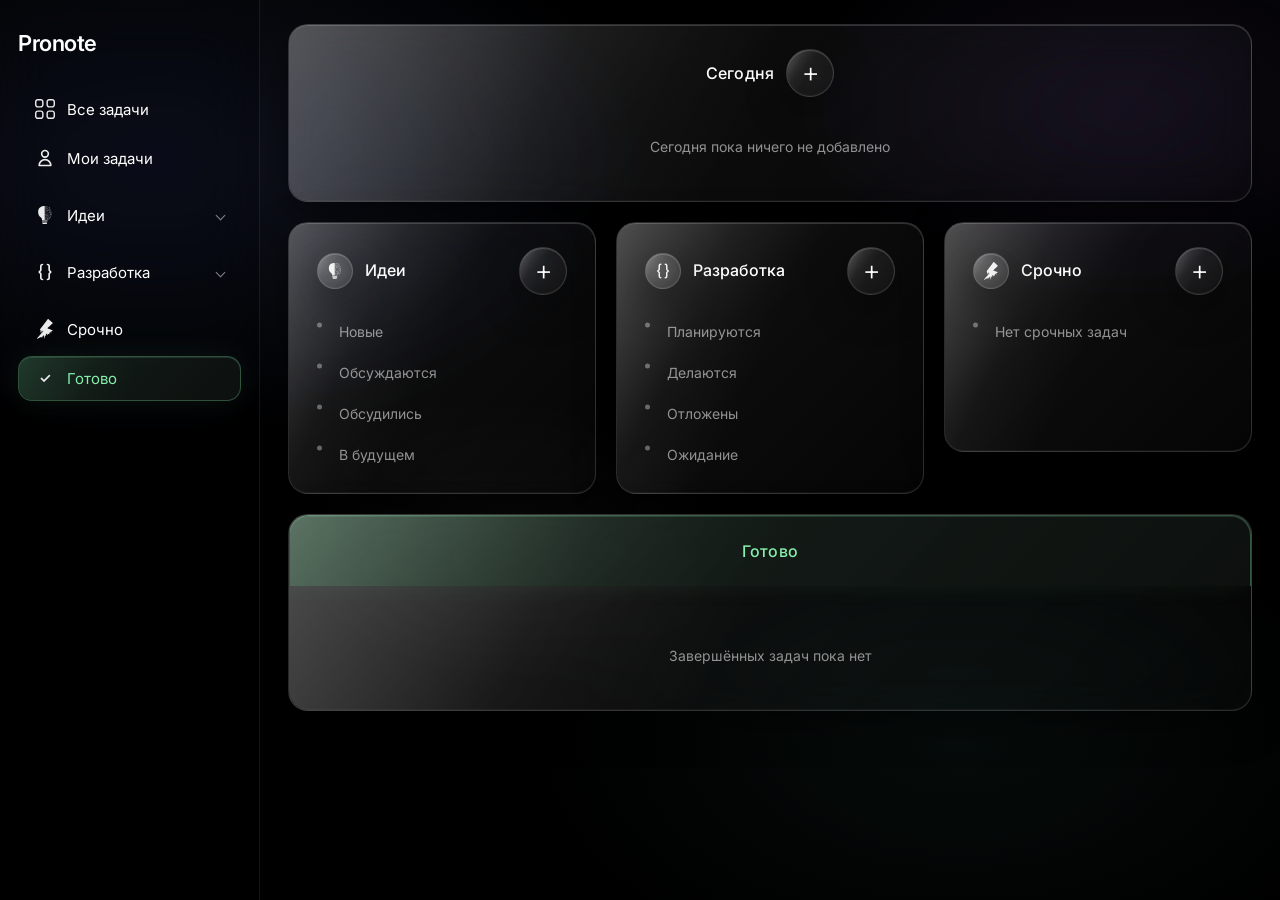
==== commit 241af232: "Добавить функции задач, навигацию и оформление раздела «Готово». Накопленные изменения с ноутбука: д" ====
--- a/index.html
+++ b/index.html
@@ -22,7 +22,7 @@
       </div>
 
       <nav class="sidebar-nav">
-        <a href="#" class="nav-item">
+        <a href="#/all" class="nav-item" data-route="all" id="navAll">
           <img src="svg/grid-svgrepo.svg" alt="" class="icon-img" width="20" height="20" />
           <span>Все задачи</span>
         </a>
@@ -31,12 +31,20 @@
           <span>Мои задачи</span>
         </a>
 
-        <div class="nav-group nav-group--open" id="navGroupIdeas">
-          <a href="#/ideas" class="nav-item" data-route="ideas" id="navIdeas">
+        <div class="nav-group" id="navGroupIdeas" data-nav-group="ideas">
+          <button
+            type="button"
+            class="nav-item nav-item--toggle"
+            data-nav-toggle
+            id="navIdeas"
+            aria-expanded="false"
+            aria-controls="navSubIdeas"
+          >
             <img src="svg/light.svg" alt="" class="icon-img" width="20" height="20" />
             <span>Идеи</span>
-          </a>
-          <ul class="nav-sub">
+            <span class="nav-item__chevron" aria-hidden="true"></span>
+          </button>
+          <ul class="nav-sub" id="navSubIdeas">
             <li><a href="#/ideas/new" class="nav-sub__link" data-route="ideas" data-section="new">Новые</a></li>
             <li><a href="#/ideas/discuss" class="nav-sub__link" data-route="ideas" data-section="discuss">Обсуждаются</a></li>
             <li><a href="#/ideas/discussed" class="nav-sub__link" data-route="ideas" data-section="discussed">Обсудились</a></li>
@@ -44,12 +52,20 @@
           </ul>
         </div>
 
-        <div class="nav-group nav-group--open" id="navGroupDev">
-          <a href="#/dev" class="nav-item" data-route="dev" id="navDev">
+        <div class="nav-group" id="navGroupDev" data-nav-group="dev">
+          <button
+            type="button"
+            class="nav-item nav-item--toggle"
+            data-nav-toggle
+            id="navDev"
+            aria-expanded="false"
+            aria-controls="navSubDev"
+          >
             <img src="svg/brackets.svg" alt="" class="icon-img" width="20" height="20" />
             <span>Разработка</span>
-          </a>
-          <ul class="nav-sub">
+            <span class="nav-item__chevron" aria-hidden="true"></span>
+          </button>
+          <ul class="nav-sub" id="navSubDev">
             <li><a href="#/dev/planned" class="nav-sub__link" data-route="dev" data-section="planned">Планируются</a></li>
             <li><a href="#/dev/progress" class="nav-sub__link" data-route="dev" data-section="progress">Делаются</a></li>
             <li><a href="#/dev/postponed" class="nav-sub__link" data-route="dev" data-section="postponed">Отложены</a></li>
@@ -60,6 +76,11 @@
         <a href="#/urgent" class="nav-item" data-route="urgent" id="navUrgent">
           <img src="svg/zap.svg" alt="" class="icon-img" width="20" height="20" />
           <span>Срочно</span>
+        </a>
+
+        <a href="#/done" class="nav-item nav-item--done" data-route="done" id="navDone">
+          <span class="icon-img icon-img--done" aria-hidden="true">✓</span>
+          <span>Готово</span>
         </a>
       </nav>
     </aside>
@@ -77,7 +98,64 @@
       <main class="main">
         <div class="view view--active" id="viewHome" data-view="home">
         <section class="glass-bar glass-bar--today" aria-label="Сегодня">
-          <h1 class="glass-bar__label">Сегодня</h1>
+          <header class="today-head">
+            <h1 class="glass-bar__label">Сегодня</h1>
+            <button
+              type="button"
+              class="page-head__add glass today-head__add"
+              id="todayFormToggle"
+              aria-label="Добавить задачу"
+              aria-expanded="false"
+              aria-controls="todayFormPanel"
+            >
+              <span class="page-head__add-icon" aria-hidden="true">+</span>
+            </button>
+          </header>
+
+          <section class="today-form idea-form idea-form--inset glass-panel" id="todayFormPanel" aria-labelledby="todayFormTitle" hidden>
+            <div class="idea-form__head">
+              <h2 class="idea-form__title" id="todayFormTitle">Добавить задачу</h2>
+              <button type="button" class="idea-form__toggle glass" id="todayFormClose" aria-controls="todayFormBody">
+                Свернуть
+              </button>
+            </div>
+            <div class="idea-form__body" id="todayFormBody">
+              <form id="todayForm" novalidate>
+                <label class="field">
+                  <span class="field__label">Заголовок</span>
+                  <input class="field__input" type="text" name="title" required maxlength="200" placeholder="Кратко, о чём задача" autocomplete="off" />
+                </label>
+                <label class="field">
+                  <span class="field__label">Описание</span>
+                  <textarea class="field__input field__input--area" name="text" rows="2" maxlength="2000" placeholder="Детали, контекст…"></textarea>
+                </label>
+                <label class="field">
+                  <span class="field__label">Комментарий</span>
+                  <textarea class="field__input field__input--area" name="comment" rows="2" maxlength="1000" placeholder="Заметка или уточнение…"></textarea>
+                </label>
+                <div class="today-form__row">
+                  <label class="field today-form__field">
+                    <span class="field__label">Раздел</span>
+                    <select class="field__input field__input--select" name="board" id="todayBoardSelect">
+                      <option value="ideas">Идеи</option>
+                      <option value="dev">Разработка</option>
+                      <option value="urgent">Срочно</option>
+                    </select>
+                  </label>
+                  <label class="field today-form__field">
+                    <span class="field__label">Подраздел</span>
+                    <select class="field__input field__input--select" name="section" id="todaySectionSelect"></select>
+                  </label>
+                </div>
+                <p class="idea-form__error" id="todayFormError" hidden></p>
+                <div class="idea-form__actions">
+                  <button type="submit" class="btn-primary glass">Добавить</button>
+                  <button type="reset" class="btn-ghost">Очистить</button>
+                </div>
+              </form>
+            </div>
+          </section>
+
           <ul class="today-list" id="homeTodayList" aria-label="Задачи, добавленные сегодня"></ul>
         </section>
 
@@ -88,6 +166,16 @@
                 <img src="svg/light.svg" alt="" class="icon-img icon-img--sm" width="18" height="18" />
               </span>
               <h2 class="board-col__title">Идеи</h2>
+              <button
+                type="button"
+                class="board-col__add page-head__add glass"
+                data-board-add-home="ideas"
+                aria-label="Добавить задачу в идеи"
+                aria-expanded="false"
+                aria-controls="todayFormPanel"
+              >
+                <span class="page-head__add-icon" aria-hidden="true">+</span>
+              </button>
             </header>
             <ul class="board-col__list">
               <li><a href="#/ideas/new" data-route="ideas" data-section="new">Новые</a></li>
@@ -103,6 +191,16 @@
                 <img src="svg/brackets.svg" alt="" class="icon-img icon-img--sm" width="18" height="18" />
               </span>
               <h2 class="board-col__title">Разработка</h2>
+              <button
+                type="button"
+                class="board-col__add page-head__add glass"
+                data-board-add-home="dev"
+                aria-label="Добавить задачу в разработку"
+                aria-expanded="false"
+                aria-controls="todayFormPanel"
+              >
+                <span class="page-head__add-icon" aria-hidden="true">+</span>
+              </button>
             </header>
             <ul class="board-col__list">
               <li><a href="#/dev/planned" data-route="dev" data-section="planned">Планируются</a></li>
@@ -118,6 +216,16 @@
                 <img src="svg/zap.svg" alt="" class="icon-img icon-img--sm" width="18" height="18" />
               </span>
               <h2 class="board-col__title">Срочно</h2>
+              <button
+                type="button"
+                class="board-col__add page-head__add glass"
+                data-board-add-home="urgent"
+                aria-label="Добавить срочную задачу"
+                aria-expanded="false"
+                aria-controls="todayFormPanel"
+              >
+                <span class="page-head__add-icon" aria-hidden="true">+</span>
+              </button>
             </header>
             <ul class="board-col__list" id="homeUrgentList">
             </ul>
@@ -125,8 +233,87 @@
         </section>
 
         <section class="glass-bar glass-bar--done" aria-label="Готово">
-          <h2 class="glass-bar__label">Готово</h2>
+          <header class="done-head">
+            <h2 class="glass-bar__label">Готово</h2>
+          </header>
+          <ul class="done-list today-list" id="homeDoneList" aria-label="Последние завершённые задачи"></ul>
         </section>
+        </div>
+
+        <div class="view" id="viewAll" data-view="all" hidden>
+          <div class="all-tasks-page board-page">
+            <section class="ideas-section" id="all-section-list">
+              <div class="ideas-block glass-panel">
+                <header class="ideas-block__head page-head">
+                  <div class="page-head__content">
+                    <p class="page-head__eyebrow">Обзор</p>
+                    <h2 class="page-head__title">Все задачи</h2>
+                    <p class="page-head__meta" id="allTasksMeta">Загрузка…</p>
+                  </div>
+                </header>
+                <div class="all-tasks-toolbar">
+                  <div class="all-tasks-toolbar__grid">
+                    <label class="all-tasks-toolbar__field">
+                      <span class="all-tasks-toolbar__label">Сортировка по дате</span>
+                      <select class="field__input field__input--select all-tasks-toolbar__select" id="allTasksDateSort">
+                        <option value="created">По дате создания</option>
+                        <option value="updated">По дате изменения</option>
+                        <option value="completed">По дате завершения</option>
+                      </select>
+                    </label>
+                    <label class="all-tasks-toolbar__field">
+                      <span class="all-tasks-toolbar__label">Порядок разделов</span>
+                      <select class="field__input field__input--select all-tasks-toolbar__select" id="allTasksBoardOrder">
+                        <option value="none">Все вместе</option>
+                        <option value="ideas">Сначала идеи</option>
+                        <option value="dev">Сначала разработка</option>
+                        <option value="urgent">Сначала срочные</option>
+                      </select>
+                    </label>
+                    <label class="all-tasks-toolbar__field">
+                      <span class="all-tasks-toolbar__label">Раздел</span>
+                      <select class="field__input field__input--select all-tasks-toolbar__select" id="allTasksBoardFilter">
+                        <option value="all">Все разделы</option>
+                        <option value="ideas">Идеи</option>
+                        <option value="dev">Разработка</option>
+                        <option value="urgent">Срочно</option>
+                      </select>
+                    </label>
+                    <label class="all-tasks-toolbar__field">
+                      <span class="all-tasks-toolbar__label">Статус</span>
+                      <select class="field__input field__input--select all-tasks-toolbar__select" id="allTasksStatusFilter">
+                        <option value="all">Все статусы</option>
+                        <option value="active">Активные</option>
+                        <option value="done">Завершённые</option>
+                      </select>
+                    </label>
+                  </div>
+                </div>
+                <div class="ideas-block__body">
+                  <ul class="all-tasks-list today-list" id="allTasksList" aria-label="Все задачи"></ul>
+                </div>
+              </div>
+            </section>
+          </div>
+        </div>
+
+        <div class="view" id="viewDone" data-view="done" hidden>
+          <div class="done-page board-page">
+            <section class="ideas-section" id="done-section-all">
+              <div class="ideas-block glass-panel">
+                <header class="ideas-block__head page-head done-head">
+                  <div class="page-head__content">
+                    <p class="page-head__eyebrow">Архив</p>
+                    <h2 class="page-head__title">Готово</h2>
+                    <p class="page-head__meta" id="donePageMeta">Загрузка…</p>
+                  </div>
+                </header>
+                <div class="ideas-block__body">
+                  <ul class="done-list today-list done-page__list" id="donePageList" aria-label="Завершённые задачи"></ul>
+                </div>
+              </div>
+            </section>
+          </div>
         </div>
 
         <div class="view" id="viewIdeas" data-view="ideas" hidden>
@@ -162,13 +349,8 @@
                       <textarea class="field__input field__input--area" name="text" rows="3" maxlength="2000" placeholder="Детали, контекст, ссылки…"></textarea>
                     </label>
                     <label class="field">
-                      <span class="field__label">Источник</span>
-                      <select class="field__input field__input--select" name="source">
-                        <option value="customer">от заказчика</option>
-                        <option value="ai">ИИ-черновик</option>
-                        <option value="team">от команды</option>
-                        <option value="other">другое</option>
-                      </select>
+                      <span class="field__label">Комментарий</span>
+                      <textarea class="field__input field__input--area" name="comment" rows="2" maxlength="1000" placeholder="Заметка или уточнение…"></textarea>
                     </label>
                     <p class="idea-form__error" id="ideaFormError" hidden></p>
                     <div class="idea-form__actions">
@@ -270,6 +452,10 @@
                         <span class="field__label">Описание</span>
                         <textarea class="field__input field__input--area" name="text" rows="3" maxlength="2000" placeholder="Детали, контекст…"></textarea>
                       </label>
+                      <label class="field">
+                        <span class="field__label">Комментарий</span>
+                        <textarea class="field__input field__input--area" name="comment" rows="2" maxlength="1000" placeholder="Заметка или уточнение…"></textarea>
+                      </label>
                       <p class="idea-form__error" id="devFormError" hidden></p>
                       <div class="idea-form__actions">
                         <button type="submit" class="btn-primary glass">Сохранить задачу</button>
@@ -369,6 +555,10 @@
                         <span class="field__label">Описание</span>
                         <textarea class="field__input field__input--area" name="text" rows="3" maxlength="2000" placeholder="Детали, контекст…"></textarea>
                       </label>
+                      <label class="field">
+                        <span class="field__label">Комментарий</span>
+                        <textarea class="field__input field__input--area" name="comment" rows="2" maxlength="1000" placeholder="Заметка или уточнение…"></textarea>
+                      </label>
                       <p class="idea-form__error" id="urgentFormError" hidden></p>
                       <div class="idea-form__actions">
                         <button type="submit" class="btn-primary glass">Сохранить задачу</button>
@@ -385,6 +575,54 @@
           </div>
         </div>
       </main>
+    </div>
+  </div>
+
+  <div class="modal" id="editModal" hidden>
+    <div class="modal__backdrop" id="editModalBackdrop" aria-hidden="true"></div>
+    <div
+      class="modal__dialog modal__dialog--form glass-panel"
+      role="dialog"
+      aria-modal="true"
+      aria-labelledby="editModalTitle"
+    >
+      <h2 class="modal__title" id="editModalTitle">Редактировать задачу</h2>
+      <form id="editItemForm" class="edit-item-form" novalidate>
+        <label class="field">
+          <span class="field__label">Заголовок</span>
+          <input class="field__input" type="text" name="title" required maxlength="200" autocomplete="off" />
+        </label>
+        <label class="field">
+          <span class="field__label">Описание</span>
+          <textarea class="field__input field__input--area" name="text" rows="3" maxlength="2000"></textarea>
+        </label>
+        <div class="edit-item-form__row">
+          <label class="field edit-item-form__field" id="editBoardField">
+            <span class="field__label">Раздел</span>
+            <select class="field__input field__input--select" name="board" id="editBoardSelect"></select>
+          </label>
+          <label class="field edit-item-form__field" id="editSectionField">
+            <span class="field__label">Подраздел</span>
+            <select class="field__input field__input--select" name="section" id="editSectionSelect"></select>
+          </label>
+        </div>
+        <div class="comments-block" id="editCommentsBlock" hidden>
+          <p class="comments-block__label">Комментарии</p>
+          <ul class="comments-list" id="editCommentsList"></ul>
+        </div>
+        <label class="field" id="editCommentField">
+          <span class="field__label" id="editCommentLabel">Комментарий</span>
+          <textarea class="field__input field__input--area" name="comment" id="editCommentInput" rows="2" maxlength="1000" placeholder="Заметка или уточнение…"></textarea>
+        </label>
+        <p class="idea-form__error" id="editItemFormError" hidden></p>
+        <div class="modal__actions modal__actions--split">
+          <button type="button" class="btn-complete glass" id="editModalComplete">Завершить</button>
+          <div class="modal__actions-group">
+            <button type="button" class="btn-ghost" id="editModalCancel">Отмена</button>
+            <button type="submit" class="btn-primary glass">Сохранить</button>
+          </div>
+        </div>
+      </form>
     </div>
   </div>
 
@@ -407,8 +645,11 @@
   </div>
 
   <script src="js/confirm-modal.js"></script>
+  <script src="js/item-edit-modal.js"></script>
   <script src="js/board-page.js"></script>
   <script src="js/home-today.js"></script>
+  <script src="js/done.js"></script>
+  <script src="js/all-tasks.js"></script>
   <script src="js/ideas.js"></script>
   <script src="js/dev.js"></script>
   <script src="js/urgent.js"></script>
--- a/css/styles.css
+++ b/css/styles.css
@@ -23,6 +23,19 @@
   --sidebar-width: 260px;
   --transition: 0.25s ease;
   --font: "Inter", system-ui, -apple-system, sans-serif;
+  --space-page-x: 28px;
+  --space-page-y: 24px;
+  --space-section: 20px;
+  --space-list-row-y: 14px;
+  --space-list-gap: 0px;
+  --space-field-label: 8px;
+  --done-accent: #86efac;
+  --done-accent-bright: #bbf7d0;
+  --done-accent-muted: rgba(134, 239, 172, 0.55);
+  --done-border: rgba(134, 239, 172, 0.28);
+  --done-border-soft: rgba(134, 239, 172, 0.12);
+  --done-bg: rgba(20, 24, 22, 0.82);
+  --done-glow: 0 0 24px rgba(134, 239, 172, 0.07);
 }
 
 html {
@@ -98,8 +111,8 @@
   flex: 1;
   display: flex;
   flex-direction: column;
-  gap: 20px;
-  padding: 24px 28px 32px;
+  gap: var(--space-section);
+  padding: var(--space-page-y) var(--space-page-x) 36px;
   max-width: 1200px;
   width: 100%;
   margin: 0 auto;
@@ -204,6 +217,11 @@
   .board-col__icon::before {
     display: none;
   }
+
+  .done-head,
+  .nav-item--done {
+    background: var(--done-bg);
+  }
 }
 
 /* ——— Sidebar ——— */
@@ -232,7 +250,7 @@
   flex-shrink: 0;
   width: var(--sidebar-width);
   height: 100dvh;
-  padding: 28px 20px 32px;
+  padding: 28px 18px 32px;
   border-right: 1px solid rgba(255, 255, 255, 0.08);
   background: rgba(0, 0, 0, 0.25);
   backdrop-filter: blur(28px) saturate(1.35);
@@ -285,14 +303,20 @@
 .sidebar-nav {
   display: flex;
   flex-direction: column;
-  gap: 6px;
+  gap: 4px;
+}
+
+.nav-group + .nav-group,
+.nav-group + .nav-item,
+.nav-item + .nav-group {
+  margin-top: 8px;
 }
 
 .nav-item {
   display: flex;
   align-items: center;
   gap: 12px;
-  padding: 10px 14px;
+  padding: 11px 16px;
   border-radius: var(--radius-md);
   color: var(--text);
   transition: background var(--transition);
@@ -360,10 +384,32 @@
   display: block;
 }
 
+.nav-item--toggle {
+  width: 100%;
+  text-align: left;
+}
+
+.nav-item__chevron {
+  flex-shrink: 0;
+  margin-left: auto;
+  width: 7px;
+  height: 7px;
+  border-right: 1.5px solid currentColor;
+  border-bottom: 1.5px solid currentColor;
+  transform: rotate(45deg);
+  opacity: 0.5;
+  transition: transform var(--transition), opacity var(--transition);
+}
+
+.nav-group--open .nav-item__chevron {
+  transform: rotate(-135deg);
+  opacity: 0.75;
+}
+
 .nav-sub {
   position: relative;
-  margin: 4px 0 8px 34px;
-  padding-left: 16px;
+  margin: 4px 0 10px 36px;
+  padding-left: 14px;
   display: none;
 }
 
@@ -393,7 +439,7 @@
 
 .nav-sub a {
   display: block;
-  padding: 7px 0 7px 4px;
+  padding: 8px 0 8px 6px;
   font-size: 14px;
   color: var(--text-muted);
   transition: color var(--transition);
@@ -458,7 +504,7 @@
   align-items: center;
   justify-content: center;
   min-height: 72px;
-  padding: 20px 24px;
+  padding: var(--space-page-y) var(--space-page-x);
 }
 
 .glass-bar__label {
@@ -475,21 +521,53 @@
   flex-direction: column;
   align-items: stretch;
   justify-content: flex-start;
-  gap: 18px;
+  gap: var(--space-section);
 }
 
 .glass-bar--today .glass-bar__label {
+  margin: 0;
   text-align: center;
 }
 
+.today-head {
+  position: relative;
+  z-index: 1;
+  display: flex;
+  align-items: center;
+  justify-content: center;
+  gap: 12px;
+  width: 100%;
+}
+
+.today-head__add {
+  flex-shrink: 0;
+}
+
+.today-form {
+  position: relative;
+  z-index: 1;
+  width: 100%;
+  text-align: left;
+}
+
+.today-form__row {
+  display: grid;
+  grid-template-columns: repeat(2, minmax(0, 1fr));
+  gap: 12px;
+}
+
+.today-form__field {
+  margin-bottom: 14px;
+}
+
 .today-list {
   position: relative;
   z-index: 1;
   display: flex;
   flex-direction: column;
-  gap: 12px;
+  gap: var(--space-list-gap);
   margin: 0;
-  padding: 0 0 4px;
+  padding: 0;
   list-style: none;
   width: 100%;
   box-sizing: border-box;
@@ -497,11 +575,15 @@
 
 .today-list__row {
   display: grid;
-  grid-template-columns: minmax(0, 1fr) minmax(0, 1fr) minmax(10.5rem, auto);
-  gap: 12px 16px;
-  align-items: baseline;
-  position: relative;
-  padding-left: 18px;
+  grid-template-columns: minmax(0, 1fr) 6.5rem 9rem;
+  gap: 12px 24px;
+  align-items: center;
+  position: relative;
+  padding: var(--space-list-row-y) 0 var(--space-list-row-y) 22px;
+}
+
+.today-list__row + .today-list__row {
+  border-top: 1px solid rgba(255, 255, 255, 0.06);
 }
 
 .today-list__row::before {
@@ -516,6 +598,14 @@
   transform: translateY(-50%);
 }
 
+.today-list__title-cell {
+  display: flex;
+  flex-direction: column;
+  align-items: flex-start;
+  gap: 6px;
+  min-width: 0;
+}
+
 .today-list__title {
   min-width: 0;
   font-size: 14px;
@@ -523,16 +613,23 @@
   transition: color var(--transition);
 }
 
+.today-list__modified {
+  font-size: 10px;
+  font-weight: 500;
+  letter-spacing: 0.02em;
+  text-transform: uppercase;
+  color: rgba(255, 255, 255, 0.5);
+}
+
 .today-list__title:hover {
   color: var(--text-muted);
 }
 
 .today-list__tag {
-  justify-self: center;
-  text-align: center;
+  justify-self: end;
+  text-align: right;
   font-size: 12px;
   color: var(--text-muted);
-  text-transform: lowercase;
   white-space: nowrap;
 }
 
@@ -546,11 +643,12 @@
 }
 
 .today-list__empty {
-  padding-left: 0;
+  padding: 20px 0;
   font-size: 14px;
   color: var(--text-muted);
   text-align: center;
   justify-content: center;
+  border-top: none;
 }
 
 .today-list__empty::before {
@@ -558,7 +656,228 @@
 }
 
 .glass-bar--done {
-  min-height: 72px;
+  min-height: 80px;
+  flex-direction: column;
+  align-items: stretch;
+  justify-content: flex-start;
+  gap: var(--space-section);
+}
+
+.glass-bar--done .glass-bar__label {
+  margin: 0;
+  text-align: center;
+}
+
+.done-head,
+.nav-item--done {
+  position: relative;
+  z-index: 1;
+  overflow: hidden;
+  border: 1px solid var(--done-border);
+  background: linear-gradient(
+    135deg,
+    rgba(134, 239, 172, 0.1) 0%,
+    rgba(20, 28, 24, 0.78) 55%,
+    rgba(14, 18, 16, 0.88) 100%
+  );
+  box-shadow:
+    inset 0 1px 0 rgba(134, 239, 172, 0.14),
+    var(--done-glow);
+  color: var(--done-accent);
+}
+
+.done-head::before,
+.nav-item--done::before {
+  content: "";
+  position: absolute;
+  inset: 0;
+  border-radius: inherit;
+  background: linear-gradient(
+    115deg,
+    rgba(134, 239, 172, 0.14) 0%,
+    rgba(134, 239, 172, 0.03) 32%,
+    transparent 52%
+  );
+  pointer-events: none;
+}
+
+.nav-item--done > * {
+  position: relative;
+  z-index: 1;
+}
+
+.nav-item--done:hover,
+.nav-item--done.nav-item--active:hover {
+  color: var(--done-accent-bright);
+  border-color: rgba(134, 239, 172, 0.45);
+  background: linear-gradient(
+    135deg,
+    rgba(134, 239, 172, 0.14) 0%,
+    rgba(20, 28, 24, 0.82) 55%,
+    rgba(14, 18, 16, 0.92) 100%
+  );
+}
+
+.nav-item--done.nav-item--active {
+  border-color: rgba(134, 239, 172, 0.38);
+  background: linear-gradient(
+    135deg,
+    rgba(134, 239, 172, 0.14) 0%,
+    rgba(20, 28, 24, 0.82) 55%,
+    rgba(14, 18, 16, 0.92) 100%
+  );
+  box-shadow:
+    inset 0 1px 0 rgba(134, 239, 172, 0.18),
+    var(--done-glow),
+    0 8px 24px rgba(0, 0, 0, 0.35);
+}
+
+.nav-item--done.nav-item--active::before {
+  background: linear-gradient(
+    115deg,
+    rgba(134, 239, 172, 0.18) 0%,
+    rgba(134, 239, 172, 0.05) 32%,
+    transparent 52%
+  );
+}
+
+.nav-item--done .icon-img--done {
+  color: inherit;
+}
+
+.glass-bar--done .done-head {
+  margin: calc(-1 * var(--space-page-y)) calc(-1 * var(--space-page-x)) var(--space-section);
+  padding: var(--space-page-y) var(--space-page-x);
+  border-radius: var(--radius-lg) var(--radius-lg) 0 0;
+  border-bottom: none;
+}
+
+.done-page .done-head {
+  border-radius: var(--radius-lg) var(--radius-lg) 0 0;
+  border-bottom: none;
+}
+
+.done-head .glass-bar__label,
+.done-head .page-head__title {
+  position: relative;
+  z-index: 1;
+  color: var(--done-accent);
+  font-weight: 500;
+}
+
+.done-list {
+  position: relative;
+  z-index: 1;
+  width: 100%;
+}
+
+.done-list__more {
+  padding: 16px 0 4px;
+  text-align: center;
+  list-style: none;
+  border-top: 1px solid rgba(255, 255, 255, 0.06);
+}
+
+.done-list__more::before {
+  display: none;
+}
+
+.done-list__more a {
+  font-size: 13px;
+  color: var(--text-muted);
+  transition: color var(--transition);
+}
+
+.done-list__more a:hover {
+  color: var(--text);
+}
+
+.done-page__list {
+  padding: 4px 0 0;
+}
+
+.all-tasks-page .ideas-block__body,
+.done-page .ideas-block__body {
+  padding: 12px var(--space-page-x) var(--space-page-y);
+}
+
+.all-tasks-toolbar {
+  position: relative;
+  z-index: 1;
+  padding: 0 var(--space-page-x) var(--space-page-y);
+  border-bottom: 1px solid rgba(255, 255, 255, 0.06);
+}
+
+.all-tasks-toolbar__grid {
+  display: grid;
+  grid-template-columns: repeat(2, minmax(0, 1fr));
+  gap: 16px 20px;
+}
+
+.all-tasks-toolbar__field {
+  display: block;
+  min-width: 0;
+}
+
+.all-tasks-toolbar__label {
+  display: block;
+  margin-bottom: var(--space-field-label);
+  font-size: 13px;
+  color: var(--text-muted);
+}
+
+.all-tasks-toolbar__select {
+  width: 100%;
+}
+
+@media (min-width: 900px) {
+  .all-tasks-toolbar__grid {
+    grid-template-columns: repeat(4, minmax(0, 1fr));
+  }
+}
+
+.all-tasks-list__row {
+  grid-template-columns: minmax(0, 1fr) 5.5rem 5rem 9rem;
+  gap: 10px 20px;
+}
+
+.all-tasks-list__row .today-list__tag,
+.all-tasks-list__row .all-tasks-list__status,
+.all-tasks-list__row .all-tasks-list__time {
+  justify-self: end;
+  text-align: right;
+}
+
+.all-tasks-list__section {
+  font-size: 12px;
+  line-height: 1.35;
+  color: var(--text-muted);
+}
+
+.all-tasks-list__status {
+  font-size: 12px;
+  color: var(--text-muted);
+  white-space: nowrap;
+}
+
+.all-tasks-list__status--done {
+  color: var(--done-accent);
+}
+
+.all-tasks-list__time {
+  cursor: default;
+}
+
+.icon-img--done {
+  display: inline-flex;
+  align-items: center;
+  justify-content: center;
+  width: 20px;
+  height: 20px;
+  font-size: 14px;
+  font-weight: 600;
+  line-height: 1;
+  color: rgba(255, 255, 255, 0.85);
 }
 
 /* ——— Board columns ——— */
@@ -574,7 +893,7 @@
 .board-col {
   display: flex;
   flex-direction: column;
-  padding: 22px 20px 24px;
+  padding: var(--space-page-y) var(--space-page-x);
   height: fit-content;
   min-height: 230px;
 }
@@ -583,7 +902,21 @@
   display: flex;
   align-items: center;
   gap: 12px;
-  margin-bottom: 20px;
+  margin-bottom: 22px;
+  position: relative;
+  z-index: 2;
+}
+
+.board-col__title {
+  flex: 1;
+  min-width: 0;
+}
+
+.board-col__add {
+  margin-left: auto;
+  flex-shrink: 0;
+  position: relative;
+  z-index: 3;
 }
 
 .board-col__icon {
@@ -612,7 +945,7 @@
 }
 
 
-.board-col__title {
+.board-col__head .board-col__title {
   margin: 0;
   font-size: 16px;
   font-weight: 500;
@@ -621,12 +954,12 @@
 .board-col__list {
   display: flex;
   flex-direction: column;
-  gap: 14px;
+  gap: 12px;
 }
 
 .board-col__list li {
   position: relative;
-  padding-left: 18px;
+  padding: 4px 0 4px 22px;
 }
 
 .board-col__list li::before {
@@ -696,13 +1029,18 @@
 }
 
 .ideas-block__head.page-head {
-  padding-bottom: 22px;
+  padding-bottom: var(--space-page-y);
+}
+
+.all-tasks-page .ideas-block__head.page-head,
+.done-page .ideas-block__head.page-head {
+  padding-bottom: 20px;
 }
 
 .ideas-block__body {
   position: relative;
   z-index: 1;
-  padding: 0 16px 16px;
+  padding: 0 var(--space-page-x) var(--space-page-y);
   border-top: 1px solid rgba(255, 255, 255, 0.06);
 }
 
@@ -711,7 +1049,7 @@
 }
 
 .ideas-block__body .idea-list {
-  padding-top: 12px;
+  padding-top: 16px;
 }
 
 .idea-form--inset {
@@ -751,7 +1089,7 @@
   align-items: center;
   justify-content: space-between;
   gap: 16px;
-  padding: 22px 24px;
+  padding: var(--space-page-y) var(--space-page-x);
 }
 
 .page-head__content {
@@ -801,7 +1139,7 @@
 }
 
 .page-head__eyebrow {
-  margin: 0 0 6px;
+  margin: 0 0 8px;
   font-size: 13px;
   color: var(--text-muted);
 }
@@ -814,7 +1152,7 @@
 }
 
 .page-head__meta {
-  margin: 10px 0 0;
+  margin: 12px 0 0;
   font-size: 13px;
   color: var(--text-muted);
 }
@@ -829,7 +1167,7 @@
 .idea-list {
   display: flex;
   flex-direction: column;
-  gap: 10px;
+  gap: 12px;
   list-style: none;
   margin: 0;
   padding: 0;
@@ -841,6 +1179,7 @@
 }
 
 .idea-card--inner {
+  position: relative;
   padding: 18px 18px 16px;
   border-radius: var(--radius-md);
   background: rgba(255, 255, 255, 0.04);
@@ -848,6 +1187,27 @@
   box-shadow: inset 0 1px 0 rgba(255, 255, 255, 0.06);
 }
 
+.idea-card__modified {
+  position: absolute;
+  top: 8px;
+  left: 8px;
+  z-index: 2;
+  padding: 2px 7px;
+  border-radius: 999px;
+  font-size: 10px;
+  font-weight: 500;
+  letter-spacing: 0.02em;
+  text-transform: uppercase;
+  color: rgba(255, 255, 255, 0.72);
+  background: rgba(255, 255, 255, 0.08);
+  border: 1px solid rgba(255, 255, 255, 0.12);
+  pointer-events: none;
+}
+
+.idea-card--modified .idea-card__top {
+  padding-top: 16px;
+}
+
 .idea-card__title {
   margin: 0 0 10px;
   font-size: 16px;
@@ -856,13 +1216,148 @@
   z-index: 1;
 }
 
+.idea-card__top .idea-card__title {
+  flex: 1;
+  min-width: 0;
+  margin-bottom: 0;
+}
+
+.idea-card--editable {
+  cursor: pointer;
+}
+
+.idea-card__actions {
+  display: flex;
+  flex-shrink: 0;
+  gap: 6px;
+}
+
+.idea-card__complete,
+.idea-card__edit,
+.idea-card__delete {
+  flex-shrink: 0;
+  width: 32px;
+  height: 32px;
+  border: 1px solid rgba(255, 255, 255, 0.12);
+  border-radius: var(--radius-sm);
+  background: rgba(255, 255, 255, 0.04);
+  color: var(--text-muted);
+  line-height: 1;
+  cursor: pointer;
+  transition: color var(--transition), border-color var(--transition), background var(--transition);
+}
+
+.idea-card__complete {
+  font-size: 16px;
+  color: rgba(134, 239, 172, 0.75);
+}
+
+.idea-card__complete:hover {
+  color: #86efac;
+  border-color: rgba(134, 239, 172, 0.35);
+  background: rgba(134, 239, 172, 0.1);
+}
+
+.idea-card__edit {
+  font-size: 15px;
+}
+
+.idea-card__delete {
+  font-size: 20px;
+}
+
+.idea-card__edit:hover,
+.idea-card__delete:hover {
+  color: var(--text);
+  border-color: rgba(255, 255, 255, 0.22);
+  background: rgba(255, 255, 255, 0.08);
+}
+
 .idea-card__text {
-  margin: 0;
+  margin: 10px 0 0;
   font-size: 14px;
   line-height: 1.5;
   color: var(--text-muted);
   position: relative;
   z-index: 1;
+}
+
+.idea-card__comments {
+  margin: 12px 0 0;
+  padding: 0;
+  list-style: none;
+  display: flex;
+  flex-direction: column;
+  gap: 8px;
+  position: relative;
+  z-index: 1;
+}
+
+.idea-card__comment {
+  padding: 10px 12px;
+  border-radius: var(--radius-sm);
+  background: rgba(255, 255, 255, 0.04);
+  border: 1px solid rgba(255, 255, 255, 0.08);
+}
+
+.idea-card__comment-text {
+  margin: 0;
+  font-size: 13px;
+  line-height: 1.45;
+  color: rgba(255, 255, 255, 0.82);
+}
+
+.idea-card__comment-date {
+  display: block;
+  margin-top: 6px;
+  font-size: 11px;
+  color: var(--text-muted);
+  font-variant-numeric: tabular-nums;
+}
+
+.comments-block {
+  margin-bottom: 14px;
+}
+
+.comments-block__label {
+  margin: 0 0 8px;
+  font-size: 13px;
+  color: var(--text-muted);
+}
+
+.comments-list {
+  margin: 0;
+  padding: 0;
+  list-style: none;
+  display: flex;
+  flex-direction: column;
+  gap: 8px;
+  max-height: 160px;
+  overflow-y: auto;
+}
+
+.comments-list__item {
+  padding: 10px 12px;
+  border-radius: var(--radius-sm);
+  background: rgba(255, 255, 255, 0.04);
+  border: 1px solid rgba(255, 255, 255, 0.08);
+}
+
+.comments-list__text {
+  margin: 0;
+  font-size: 13px;
+  line-height: 1.45;
+  color: rgba(255, 255, 255, 0.82);
+  white-space: pre-wrap;
+  word-break: break-word;
+}
+
+.comments-list__date {
+  display: block;
+  margin-top: 6px;
+  font-size: 11px;
+  color: var(--text-muted);
+  font-variant-numeric: tabular-nums;
 }
 
 .idea-card__foot {
@@ -900,28 +1395,8 @@
   z-index: 1;
 }
 
-.idea-card__delete {
-  flex-shrink: 0;
-  width: 32px;
-  height: 32px;
-  border: 1px solid rgba(255, 255, 255, 0.12);
-  border-radius: var(--radius-sm);
-  background: rgba(255, 255, 255, 0.04);
-  color: var(--text-muted);
-  font-size: 20px;
-  line-height: 1;
-  cursor: pointer;
-  transition: color var(--transition), border-color var(--transition), background var(--transition);
-}
-
-.idea-card__delete:hover {
-  color: var(--text);
-  border-color: rgba(255, 255, 255, 0.22);
-  background: rgba(255, 255, 255, 0.08);
-}
-
 .idea-form {
-  padding: 20px 22px;
+  padding: var(--space-page-y) var(--space-page-x);
   border-radius: var(--radius-lg);
 }
 
@@ -964,7 +1439,7 @@
 
 .field__label {
   display: block;
-  margin-bottom: 6px;
+  margin-bottom: var(--space-field-label);
   font-size: 13px;
   color: var(--text-muted);
 }
@@ -1077,6 +1552,65 @@
   max-width: 420px;
   padding: 24px 24px 20px;
   border-radius: var(--radius-lg);
+}
+
+.modal__dialog--form {
+  max-width: 520px;
+}
+
+.edit-item-form {
+  position: relative;
+  z-index: 1;
+}
+
+.edit-item-form__row {
+  display: grid;
+  grid-template-columns: repeat(2, minmax(0, 1fr));
+  gap: 12px;
+}
+
+.edit-item-form__field {
+  margin-bottom: 14px;
+}
+
+.edit-item-form .modal__actions {
+  margin-top: 4px;
+}
+
+.modal__actions--split {
+  justify-content: space-between;
+  align-items: center;
+}
+
+.modal__actions-group {
+  display: flex;
+  flex-wrap: wrap;
+  gap: 10px;
+}
+
+.btn-complete {
+  padding: 10px 18px;
+  border-radius: var(--radius-sm);
+  font-size: 14px;
+  font-weight: 500;
+  color: #86efac;
+  border: 1px solid rgba(134, 239, 172, 0.28);
+  background: rgba(134, 239, 172, 0.08);
+  cursor: pointer;
+  transition: color var(--transition), border-color var(--transition), background var(--transition);
+}
+
+.btn-complete:hover {
+  color: #bbf7d0;
+  border-color: rgba(134, 239, 172, 0.45);
+  background: rgba(134, 239, 172, 0.14);
+}
+
+@media (max-width: 768px) {
+  .edit-item-form__row {
+    grid-template-columns: 1fr;
+    gap: 0;
+  }
 }
 
 .modal__title {
@@ -1138,6 +1672,12 @@
 /* ——— Responsive ——— */
 
 @media (max-width: 1024px) {
+  :root {
+    --space-page-x: 22px;
+    --space-page-y: 20px;
+    --space-list-row-y: 12px;
+  }
+
   .board {
     grid-template-columns: 1fr;
     gap: 16px;
@@ -1145,10 +1685,6 @@
 
   .board-col {
     min-height: auto;
-  }
-
-  .main {
-    padding: 20px 20px 28px;
   }
 }
 
@@ -1181,9 +1717,15 @@
     width: 100%;
   }
 
+  :root {
+    --space-page-x: 18px;
+    --space-page-y: 18px;
+    --space-section: 16px;
+    --space-list-row-y: 12px;
+  }
+
   .main {
-    padding: 16px 16px 24px;
-    gap: 16px;
+    gap: var(--space-section);
   }
 
   .glass-bar {
@@ -1196,18 +1738,70 @@
     gap: 14px;
   }
 
+  .glass-bar--done {
+    min-height: 68px;
+    gap: 14px;
+  }
+
+  .today-form__row {
+    grid-template-columns: 1fr;
+    gap: 0;
+  }
+
   .today-list {
     padding-bottom: 2px;
   }
 
   .today-list__row {
-    grid-template-columns: minmax(0, 1fr) minmax(0, 1fr) minmax(8.5rem, auto);
-    gap: 10px 12px;
+    grid-template-columns: minmax(0, 1fr);
+    gap: 8px;
+    padding-left: 20px;
+  }
+
+  .today-list__row .today-list__tag,
+  .today-list__row .today-list__time {
+    justify-self: start;
+    text-align: left;
+  }
+
+  .all-tasks-toolbar__grid {
+    grid-template-columns: 1fr;
+    gap: 14px;
+  }
+
+  .all-tasks-list__row {
+    grid-template-columns: minmax(0, 1fr) auto;
+    grid-template-areas:
+      "title title"
+      "tag status"
+      "time time";
+    gap: 8px 16px;
+    padding-left: 20px;
+  }
+
+  .all-tasks-list__row .today-list__title-cell {
+    grid-area: title;
+  }
+
+  .all-tasks-list__row .today-list__tag {
+    grid-area: tag;
+    justify-self: start;
+    text-align: left;
+  }
+
+  .all-tasks-list__row .all-tasks-list__status {
+    grid-area: status;
+    justify-self: end;
+  }
+
+  .all-tasks-list__row .all-tasks-list__time {
+    grid-area: time;
+    justify-self: start;
+    text-align: left;
   }
 
   .board-col {
     border-radius: var(--radius-md);
-    padding: 18px 16px 20px;
   }
 }
 
@@ -1218,9 +1812,14 @@
 }
 
 @media (min-width: 1400px) {
+  :root {
+    --space-page-x: 36px;
+    --space-page-y: 28px;
+  }
+
   .main {
     max-width: 1280px;
-    padding: 28px 40px 40px;
+    padding-bottom: 44px;
   }
 
   .board {
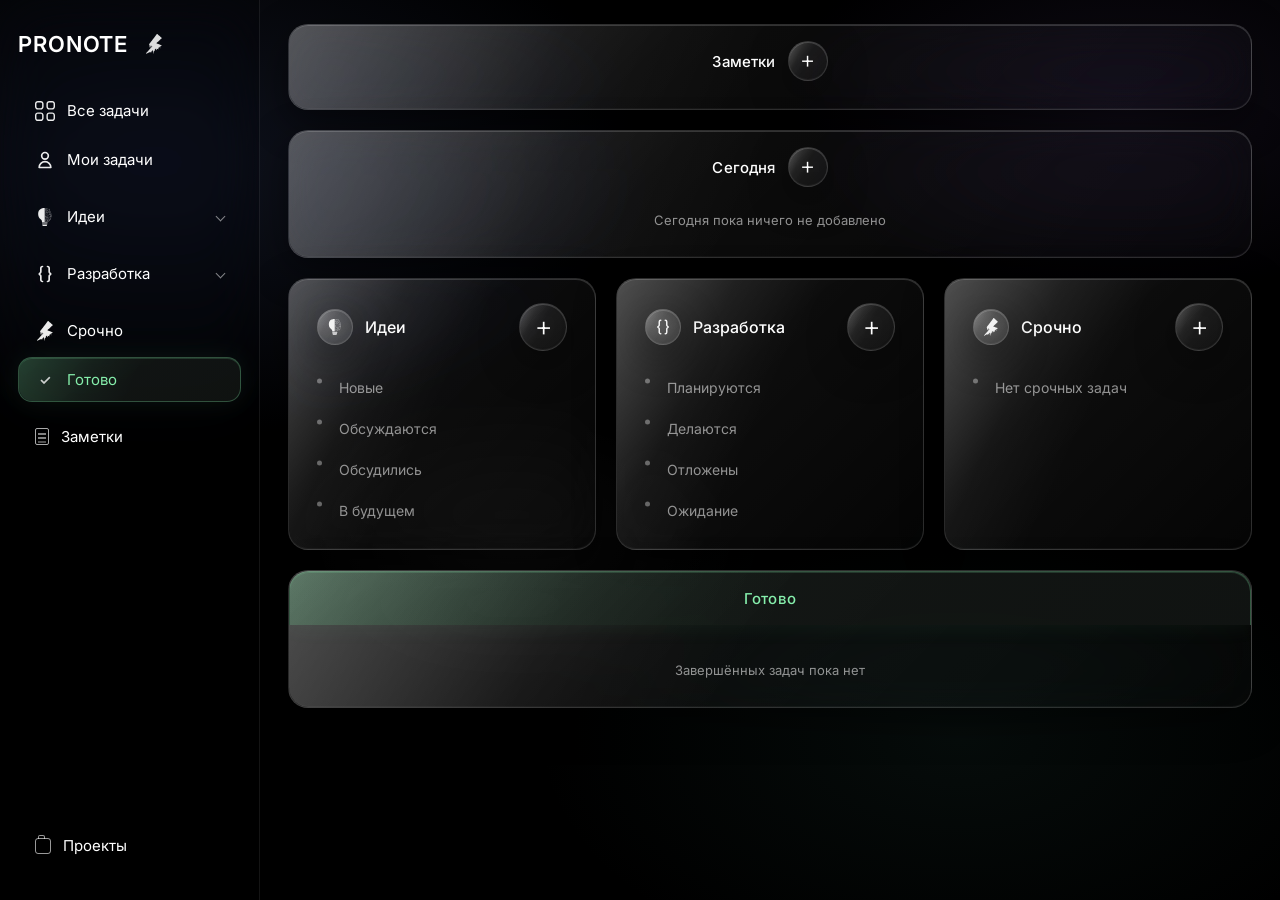
==== commit 8644af3b: "Добавить проекты, заметки, темы оформления и расширенные формы. Проекты с цветами и страницей управл" ====
--- a/index.html
+++ b/index.html
@@ -4,10 +4,19 @@
   <meta charset="UTF-8" />
   <meta name="viewport" content="width=device-width, initial-scale=1.0" />
   <title>Pronote</title>
+  <script>
+    (function () {
+      var theme = localStorage.getItem("pronote.theme.v1");
+      if (theme && theme !== "default") {
+        document.documentElement.setAttribute("data-theme", theme);
+      }
+    })();
+  </script>
   <link rel="preconnect" href="https://fonts.googleapis.com" />
   <link rel="preconnect" href="https://fonts.gstatic.com" crossorigin />
   <link href="https://fonts.googleapis.com/css2?family=Inter:wght@400;500;600&display=swap" rel="stylesheet" />
   <link rel="stylesheet" href="css/styles.css" />
+  <link rel="stylesheet" href="css/themes.css" />
 </head>
 <body>
   <div class="app">
@@ -15,7 +24,25 @@
 
     <aside class="sidebar" id="sidebar" aria-label="Навигация">
       <div class="sidebar__head">
-        <a href="#/" class="logo" data-route="home">Pronote</a>
+        <div class="sidebar__brand">
+          <a href="#/" class="logo" data-route="home">Pronote</a>
+          <button
+            type="button"
+            class="theme-toggle"
+            id="themeToggle"
+            aria-label="Сменить тему"
+            title="Сменить тему"
+          >
+            <img
+              src="svg/zap.svg"
+              alt=""
+              class="theme-toggle__icon"
+              width="20"
+              height="20"
+              aria-hidden="true"
+            />
+          </button>
+        </div>
         <button type="button" class="sidebar-close" id="sidebarClose" aria-label="Закрыть меню">
           <span aria-hidden="true"></span>
         </button>
@@ -82,6 +109,16 @@
           <span class="icon-img icon-img--done" aria-hidden="true">✓</span>
           <span>Готово</span>
         </a>
+
+        <a href="#/notes" class="nav-item" data-route="notes" id="navNotes">
+          <span class="icon-img icon-img--notes" aria-hidden="true"></span>
+          <span>Заметки</span>
+        </a>
+
+        <a href="#/projects" class="nav-item" data-route="projects" id="navProjects">
+          <span class="icon-img icon-img--projects" aria-hidden="true"></span>
+          <span>Проекты</span>
+        </a>
       </nav>
     </aside>
 
@@ -97,6 +134,50 @@
 
       <main class="main">
         <div class="view view--active" id="viewHome" data-view="home">
+        <section class="glass-bar glass-bar--notes" aria-label="Заметки">
+          <header class="notes-head">
+            <h2 class="glass-bar__label">Заметки</h2>
+            <button
+              type="button"
+              class="page-head__add glass notes-head__add"
+              id="homeNotesFormToggle"
+              aria-label="Добавить заметку"
+              aria-expanded="false"
+              aria-controls="homeNotesFormPanel"
+            >
+              <span class="page-head__add-icon" aria-hidden="true">+</span>
+            </button>
+          </header>
+
+          <section class="notes-form idea-form idea-form--inset glass-panel" id="homeNotesFormPanel" aria-labelledby="homeNotesFormTitle" hidden>
+            <div class="idea-form__head">
+              <h3 class="idea-form__title" id="homeNotesFormTitle">Новая заметка</h3>
+              <button type="button" class="idea-form__toggle glass" id="homeNotesFormClose" aria-controls="homeNotesFormBody">
+                Свернуть
+              </button>
+            </div>
+            <div class="idea-form__body" id="homeNotesFormBody">
+              <form id="homeNotesForm" novalidate>
+                <label class="field">
+                  <span class="field__label">Заголовок</span>
+                  <input class="field__input" type="text" name="title" required maxlength="200" placeholder="Кратко, о чём заметка" autocomplete="off" />
+                </label>
+                <label class="field">
+                  <span class="field__label">Текст</span>
+                  <textarea class="field__input field__input--area" name="text" rows="3" maxlength="4000" placeholder="Содержание заметки…"></textarea>
+                </label>
+                <p class="idea-form__error" id="homeNotesFormError" hidden></p>
+                <div class="idea-form__actions">
+                  <button type="submit" class="btn-primary glass">Сохранить</button>
+                  <button type="reset" class="btn-ghost">Очистить</button>
+                </div>
+              </form>
+            </div>
+          </section>
+
+          <ul class="notes-list today-list" id="homeNotesList" aria-label="Последние заметки"></ul>
+        </section>
+
         <section class="glass-bar glass-bar--today" aria-label="Сегодня">
           <header class="today-head">
             <h1 class="glass-bar__label">Сегодня</h1>
@@ -283,7 +364,7 @@
                       <span class="all-tasks-toolbar__label">Статус</span>
                       <select class="field__input field__input--select all-tasks-toolbar__select" id="allTasksStatusFilter">
                         <option value="all">Все статусы</option>
-                        <option value="active">Активные</option>
+                        <option value="active">Незавершённые</option>
                         <option value="done">Завершённые</option>
                       </select>
                     </label>
@@ -294,6 +375,126 @@
                 </div>
               </div>
             </section>
+          </div>
+        </div>
+
+        <div class="view" id="viewNotes" data-view="notes" hidden>
+          <div class="notes-page board-page">
+            <section class="ideas-section" id="notes-section-all">
+              <div class="ideas-block glass-panel">
+                <header class="ideas-block__head page-head">
+                  <div class="page-head__content">
+                    <p class="page-head__eyebrow">Записи</p>
+                    <h2 class="page-head__title">Заметки</h2>
+                    <p class="page-head__meta" id="notesPageMeta">Загрузка…</p>
+                  </div>
+                  <button
+                    type="button"
+                    class="page-head__add glass"
+                    id="notesPageFormToggle"
+                    aria-label="Добавить заметку"
+                    aria-expanded="false"
+                    aria-controls="notesPageFormPanel"
+                  >
+                    <span class="page-head__add-icon" aria-hidden="true">+</span>
+                  </button>
+                </header>
+
+                <section class="notes-form idea-form idea-form--inset" id="notesPageFormPanel" aria-labelledby="notesPageFormTitle" hidden>
+                  <div class="idea-form__head">
+                    <h3 class="idea-form__title" id="notesPageFormTitle">Новая заметка</h3>
+                    <button type="button" class="idea-form__toggle glass" id="notesPageFormClose" aria-controls="notesPageFormBody">
+                      Свернуть
+                    </button>
+                  </div>
+                  <div class="idea-form__body" id="notesPageFormBody">
+                    <form id="notesPageForm" novalidate>
+                      <label class="field">
+                        <span class="field__label">Заголовок</span>
+                        <input class="field__input" type="text" name="title" required maxlength="200" placeholder="Кратко, о чём заметка" autocomplete="off" />
+                      </label>
+                      <label class="field">
+                        <span class="field__label">Текст</span>
+                        <textarea class="field__input field__input--area" name="text" rows="4" maxlength="4000" placeholder="Содержание заметки…"></textarea>
+                      </label>
+                      <p class="idea-form__error" id="notesPageFormError" hidden></p>
+                      <div class="idea-form__actions">
+                        <button type="submit" class="btn-primary glass">Сохранить</button>
+                        <button type="reset" class="btn-ghost">Очистить</button>
+                      </div>
+                    </form>
+                  </div>
+                </section>
+
+                <div class="ideas-block__body">
+                  <ul class="notes-list today-list notes-page__list" id="notesPageList" aria-label="Все заметки"></ul>
+                </div>
+              </div>
+            </section>
+          </div>
+        </div>
+
+        <div class="view" id="viewProjects" data-view="projects" hidden>
+          <div class="projects-page board-page">
+            <section class="ideas-section" id="projects-section-create">
+              <div class="ideas-block glass-panel">
+                <header class="ideas-block__head page-head">
+                  <div class="page-head__content">
+                    <p class="page-head__eyebrow">Управление</p>
+                    <h2 class="page-head__title">Проекты</h2>
+                    <p class="page-head__meta" id="projectsPageMeta">Загрузка…</p>
+                  </div>
+                  <button
+                    type="button"
+                    class="page-head__add glass"
+                    id="projectCreateFormToggle"
+                    aria-label="Создать проект"
+                    aria-expanded="false"
+                    aria-controls="projectCreateFormPanel"
+                  >
+                    <span class="page-head__add-icon" aria-hidden="true">+</span>
+                  </button>
+                </header>
+
+                <section
+                  class="project-create-form idea-form idea-form--inset"
+                  id="projectCreateFormPanel"
+                  aria-labelledby="projectCreateFormTitle"
+                  hidden
+                >
+                  <div class="idea-form__head">
+                    <h3 class="idea-form__title" id="projectCreateFormTitle">Новый проект</h3>
+                    <button
+                      type="button"
+                      class="idea-form__toggle glass"
+                      id="projectCreateFormClose"
+                      aria-controls="projectCreateFormBody"
+                    >
+                      Свернуть
+                    </button>
+                  </div>
+                  <div class="idea-form__body" id="projectCreateFormBody">
+                    <form id="projectCreateForm" novalidate>
+                      <label class="field">
+                        <span class="field__label">Название проекта</span>
+                        <input class="field__input" type="text" name="name" required maxlength="80" placeholder="Например, Пропет" autocomplete="off" />
+                      </label>
+                      <div class="field">
+                        <span class="field__label">Цвет</span>
+                        <div class="project-picker__colors" id="projectCreateColors" role="radiogroup" aria-label="Цвет проекта"></div>
+                      </div>
+                      <p class="idea-form__error" id="projectCreateError" hidden></p>
+                      <div class="idea-form__actions">
+                        <button type="submit" class="btn-primary glass">Создать проект</button>
+                        <button type="reset" class="btn-ghost">Очистить</button>
+                      </div>
+                    </form>
+                  </div>
+                </section>
+              </div>
+            </section>
+
+            <div class="projects-page__list" id="projectsPageList"></div>
           </div>
         </div>
 
@@ -626,6 +827,36 @@
     </div>
   </div>
 
+  <div class="modal" id="noteEditModal" hidden>
+    <div class="modal__backdrop" id="noteEditModalBackdrop" aria-hidden="true"></div>
+    <div
+      class="modal__dialog modal__dialog--form glass-panel"
+      role="dialog"
+      aria-modal="true"
+      aria-labelledby="noteEditModalTitle"
+    >
+      <h2 class="modal__title" id="noteEditModalTitle">Редактировать заметку</h2>
+      <form id="noteEditForm" class="edit-item-form" novalidate>
+        <label class="field">
+          <span class="field__label">Заголовок</span>
+          <input class="field__input" type="text" name="title" required maxlength="200" autocomplete="off" />
+        </label>
+        <label class="field">
+          <span class="field__label">Текст</span>
+          <textarea class="field__input field__input--area" name="text" rows="5" maxlength="4000"></textarea>
+        </label>
+        <p class="idea-form__error" id="noteEditFormError" hidden></p>
+        <div class="modal__actions modal__actions--split">
+          <button type="button" class="btn-danger glass" id="noteEditModalDelete">Удалить</button>
+          <div class="modal__actions-group">
+            <button type="button" class="btn-ghost" id="noteEditModalCancel">Отмена</button>
+            <button type="submit" class="btn-primary glass">Сохранить</button>
+          </div>
+        </div>
+      </form>
+    </div>
+  </div>
+
   <div class="modal" id="confirmModal" hidden>
     <div class="modal__backdrop" id="confirmModalBackdrop" aria-hidden="true"></div>
     <div
@@ -644,11 +875,18 @@
     </div>
   </div>
 
+  <script src="js/themes.js"></script>
   <script src="js/confirm-modal.js"></script>
+  <script src="js/projects.js"></script>
+  <script src="js/note-board-picker.js"></script>
+  <script src="js/project-picker.js"></script>
   <script src="js/item-edit-modal.js"></script>
   <script src="js/board-page.js"></script>
+  <script src="js/home-task-row.js"></script>
   <script src="js/home-today.js"></script>
   <script src="js/done.js"></script>
+  <script src="js/notes.js"></script>
+  <script src="js/projects-page.js"></script>
   <script src="js/all-tasks.js"></script>
   <script src="js/ideas.js"></script>
   <script src="js/dev.js"></script>
--- a/css/styles.css
+++ b/css/styles.css
@@ -10,10 +10,44 @@
   --bg: #000000;
   --text: #ffffff;
   --text-muted: rgba(255, 255, 255, 0.55);
+  --color-scheme: dark;
+  --theme-accent: #8fa8ff;
+  --theme-toggle-filter: brightness(0) invert(0.94);
+  --theme-accent-ring: rgba(255, 255, 255, 0.18);
+  --surface-sidebar: rgba(0, 0, 0, 0.25);
+  --surface-sidebar-border: rgba(255, 255, 255, 0.08);
+  --overlay-bg: rgba(0, 0, 0, 0.55);
   --glass-bg: rgba(255, 255, 255, 0.05);
   --glass-bg-strong: rgba(255, 255, 255, 0.08);
-  --glass-border: rgba(255, 255, 255, 0.12);
+  --glass-border: rgba(255, 255, 255, 0.14);
   --glass-border-bright: rgba(255, 255, 255, 0.18);
+  --glass-border-soft: rgba(255, 255, 255, 0.06);
+  --glass-bg-start: rgba(255, 255, 255, 0.14);
+  --glass-bg-mid: rgba(255, 255, 255, 0.05);
+  --glass-bg-end: rgba(255, 255, 255, 0.02);
+  --glass-shine: rgba(255, 255, 255, 0.2);
+  --glass-shine-mid: rgba(255, 255, 255, 0.04);
+  --glass-inset-top: rgba(255, 255, 255, 0.16);
+  --glass-inset-bottom: rgba(255, 255, 255, 0.04);
+  --glass-shadow: rgba(0, 0, 0, 0.45);
+  --glass-fallback: rgba(28, 28, 32, 0.92);
+  --glass-hover-start: rgba(255, 255, 255, 0.1);
+  --glass-hover-end: rgba(255, 255, 255, 0.04);
+  --glass-active-start: rgba(255, 255, 255, 0.18);
+  --glass-active-end: rgba(255, 255, 255, 0.07);
+  --ambient-1: rgba(72, 88, 140, 0.22);
+  --ambient-2: rgba(90, 70, 130, 0.16);
+  --ambient-3: rgba(50, 100, 90, 0.12);
+  --ambient-4: rgba(255, 255, 255, 0.04);
+  --bullet-color: rgba(255, 255, 255, 0.35);
+  --row-divider: rgba(255, 255, 255, 0.06);
+  --icon-filter: brightness(0) invert(1);
+  --field-bg: rgba(0, 0, 0, 0.35);
+  --field-border: rgba(255, 255, 255, 0.14);
+  --field-placeholder: rgba(255, 255, 255, 0.35);
+  --field-focus-border: rgba(255, 255, 255, 0.28);
+  --field-focus-ring: rgba(255, 255, 255, 0.08);
+  --field-option-bg: #1a1a1a;
   --glass-blur: 22px;
   --glass-blur-sm: 14px;
   --glass-saturate: 1.45;
@@ -36,10 +70,33 @@
   --done-border-soft: rgba(134, 239, 172, 0.12);
   --done-bg: rgba(20, 24, 22, 0.82);
   --done-glow: 0 0 24px rgba(134, 239, 172, 0.07);
+  --nav-done-color: var(--done-accent);
+  --nav-done-color-hover: var(--done-accent-bright);
+  --nav-done-border: var(--done-border);
+  --nav-done-bg: linear-gradient(
+    135deg,
+    color-mix(in srgb, var(--done-accent) 12%, transparent) 0%,
+    var(--done-bg) 55%,
+    color-mix(in srgb, var(--done-bg) 92%, var(--bg)) 100%
+  );
+  --nav-done-bg-hover: linear-gradient(
+    135deg,
+    color-mix(in srgb, var(--done-accent) 16%, transparent) 0%,
+    var(--done-bg) 55%,
+    color-mix(in srgb, var(--done-bg) 96%, var(--bg)) 100%
+  );
+  --nav-done-shine: linear-gradient(
+    115deg,
+    color-mix(in srgb, var(--done-accent) 16%, transparent) 0%,
+    color-mix(in srgb, var(--done-accent) 4%, transparent) 32%,
+    transparent 52%
+  );
+  --nav-done-icon-color: rgba(255, 255, 255, 0.85);
 }
 
 html {
   -webkit-font-smoothing: antialiased;
+  color-scheme: var(--color-scheme);
 }
 
 body {
@@ -50,6 +107,9 @@
   line-height: 1.4;
   color: var(--text);
   background: var(--bg);
+  transition:
+    color var(--transition),
+    background-color var(--transition);
 }
 
 /* ——— Ambient background (для видимости backdrop-filter) ——— */
@@ -67,11 +127,12 @@
   z-index: 0;
   pointer-events: none;
   background:
-    radial-gradient(ellipse 70% 55% at 12% 18%, rgba(72, 88, 140, 0.22), transparent 58%),
-    radial-gradient(ellipse 55% 45% at 88% 12%, rgba(90, 70, 130, 0.16), transparent 52%),
-    radial-gradient(ellipse 60% 50% at 75% 82%, rgba(50, 100, 90, 0.12), transparent 55%),
-    radial-gradient(ellipse 40% 35% at 40% 60%, rgba(255, 255, 255, 0.04), transparent 50%),
+    radial-gradient(ellipse 70% 55% at 12% 18%, var(--ambient-1), transparent 58%),
+    radial-gradient(ellipse 55% 45% at 88% 12%, var(--ambient-2), transparent 52%),
+    radial-gradient(ellipse 60% 50% at 75% 82%, var(--ambient-3), transparent 55%),
+    radial-gradient(ellipse 40% 35% at 40% 60%, var(--ambient-4), transparent 50%),
     var(--bg);
+  transition: background var(--transition);
 }
 
 .app>* {
@@ -131,17 +192,17 @@
 .board-col__icon {
   position: relative;
   overflow: hidden;
-  border: 1px solid rgba(255, 255, 255, 0.14);
+  border: 1px solid var(--glass-border);
   background: linear-gradient(135deg,
-      rgba(255, 255, 255, 0.14) 0%,
-      rgba(255, 255, 255, 0.05) 38%,
-      rgba(255, 255, 255, 0.02) 100%);
+      var(--glass-bg-start) 0%,
+      var(--glass-bg-mid) 38%,
+      var(--glass-bg-end) 100%);
   backdrop-filter: blur(var(--glass-blur)) saturate(var(--glass-saturate));
   -webkit-backdrop-filter: blur(var(--glass-blur)) saturate(var(--glass-saturate));
   box-shadow:
-    inset 0 1px 0 rgba(255, 255, 255, 0.16),
-    inset 0 -1px 0 rgba(255, 255, 255, 0.04),
-    0 12px 40px rgba(0, 0, 0, 0.45);
+    inset 0 1px 0 var(--glass-inset-top),
+    inset 0 -1px 0 var(--glass-inset-bottom),
+    0 12px 40px var(--glass-shadow);
   transition:
     background var(--transition),
     border-color var(--transition),
@@ -162,8 +223,8 @@
   inset: 0;
   border-radius: inherit;
   background: linear-gradient(115deg,
-      rgba(255, 255, 255, 0.2) 0%,
-      rgba(255, 255, 255, 0.04) 28%,
+      var(--glass-shine) 0%,
+      var(--glass-shine-mid) 28%,
       transparent 48%);
   pointer-events: none;
 }
@@ -177,9 +238,9 @@
 .sidebar-close:hover,
 .nav-item:hover:not(.nav-item--active) {
   background: linear-gradient(135deg,
-      rgba(255, 255, 255, 0.1) 0%,
-      rgba(255, 255, 255, 0.04) 100%);
-  border-color: rgba(255, 255, 255, 0.18);
+      var(--glass-hover-start) 0%,
+      var(--glass-hover-end) 100%);
+  border-color: var(--glass-border-bright);
 }
 
 .menu-toggle:active,
@@ -188,10 +249,10 @@
 }
 
 .nav-item--active:hover {
-  border-color: rgba(255, 255, 255, 0.22);
+  border-color: var(--glass-border-bright);
   background: linear-gradient(135deg,
-      rgba(255, 255, 255, 0.18) 0%,
-      rgba(255, 255, 255, 0.07) 100%);
+      var(--glass-active-start) 0%,
+      var(--glass-active-end) 100%);
 }
 
 @supports not ((backdrop-filter: blur(1px)) or (-webkit-backdrop-filter: blur(1px))) {
@@ -204,7 +265,7 @@
   .sidebar-close,
   .nav-item--active,
   .board-col__icon {
-    background: rgba(28, 28, 32, 0.92);
+    background: var(--glass-fallback);
   }
 
   .glass::before,
@@ -230,7 +291,7 @@
   position: fixed;
   inset: 0;
   z-index: 40;
-  background: rgba(0, 0, 0, 0.55);
+  background: var(--overlay-bg);
   backdrop-filter: blur(12px) saturate(1.2);
   -webkit-backdrop-filter: blur(12px) saturate(1.2);
   opacity: 0;
@@ -251,8 +312,8 @@
   width: var(--sidebar-width);
   height: 100dvh;
   padding: 28px 18px 32px;
-  border-right: 1px solid rgba(255, 255, 255, 0.08);
-  background: rgba(0, 0, 0, 0.25);
+  border-right: 1px solid var(--surface-sidebar-border);
+  background: var(--surface-sidebar);
   backdrop-filter: blur(28px) saturate(1.35);
   -webkit-backdrop-filter: blur(28px) saturate(1.35);
   display: flex;
@@ -267,10 +328,53 @@
   gap: 12px;
 }
 
+.sidebar__brand {
+  display: flex;
+  align-items: center;
+  gap: 10px;
+  min-width: 0;
+  flex: 1;
+}
+
+.theme-toggle {
+  flex-shrink: 0;
+  display: flex;
+  align-items: center;
+  justify-content: center;
+  width: 32px;
+  height: 32px;
+  padding: 0;
+  border: none;
+  border-radius: var(--radius-sm);
+  background: transparent;
+  cursor: pointer;
+  transition: opacity var(--transition), transform 0.15s ease;
+}
+
+.theme-toggle:hover {
+  opacity: 0.82;
+}
+
+.theme-toggle:active {
+  transform: scale(0.94);
+}
+
+.theme-toggle__icon {
+  display: block;
+  width: 20px;
+  height: 20px;
+  object-fit: contain;
+  flex-shrink: 0;
+  opacity: 0.92;
+  filter: var(--theme-toggle-filter);
+  transition: filter var(--transition), opacity var(--transition);
+}
+
 .logo {
   font-size: 22px;
   font-weight: 600;
-  letter-spacing: -0.02em;
+  letter-spacing: 0.04em;
+  text-transform: uppercase;
 }
 
 .sidebar-close {
@@ -304,6 +408,8 @@
   display: flex;
   flex-direction: column;
   gap: 4px;
+  flex: 1;
+  min-height: 0;
 }
 
 .nav-group + .nav-group,
@@ -322,13 +428,22 @@
   transition: background var(--transition);
 }
 
+.nav-item[data-route="notes"] {
+  margin-top: 8px;
+}
+
+.nav-item[data-route="projects"] {
+  margin-top: auto;
+  padding-top: 8px;
+}
+
 .nav-item {
   border: 1px solid transparent;
 }
 
 .nav-item:hover:not(.nav-item--active) {
-  background: rgba(255, 255, 255, 0.06);
-  border-color: rgba(255, 255, 255, 0.06);
+  background: var(--glass-bg-strong);
+  border-color: var(--glass-border-soft);
 }
 
 .icon-img {
@@ -337,8 +452,7 @@
   width: 20px;
   height: 20px;
   object-fit: contain;
-  /* light.svg экспортирован с fill #000 — инвертируем для тёмной темы */
-  filter: brightness(0) invert(1);
+  filter: var(--icon-filter);
   opacity: 0.92;
 }
 
@@ -516,12 +630,215 @@
   letter-spacing: 0.01em;
 }
 
-.glass-bar--today {
-  min-height: 80px;
+.glass-bar--notes,
+.glass-bar--today,
+.glass-bar--done {
+  --home-bar-pad-y: 16px;
+  --home-bar-gap: 12px;
+  --home-row-y: 9px;
+  min-height: 0;
   flex-direction: column;
   align-items: stretch;
   justify-content: flex-start;
-  gap: var(--space-section);
+  padding: var(--home-bar-pad-y) var(--space-page-x);
+  gap: var(--home-bar-gap);
+}
+
+.glass-bar--notes .today-list__row,
+.glass-bar--today .today-list__row,
+.glass-bar--done .today-list__row {
+  padding: var(--home-row-y) 0 var(--home-row-y) 18px;
+  gap: 8px 14px;
+}
+
+.glass-bar--today .home-task-row,
+.glass-bar--done .home-task-row {
+  grid-template-columns: minmax(0, 1fr) 5.75rem 7rem minmax(3.5rem, max-content);
+  align-items: center;
+}
+
+.home-note-row {
+  grid-template-columns: minmax(0, 1fr) auto;
+  align-items: center;
+}
+
+.home-task-row__title,
+.home-note-row__title {
+  background: none;
+  border: none;
+  padding: 0;
+  margin: 0;
+  font: inherit;
+  font-size: 13px;
+  line-height: 1.35;
+  text-align: left;
+  color: var(--text);
+  cursor: pointer;
+  min-width: 0;
+  overflow: hidden;
+  text-overflow: ellipsis;
+  white-space: nowrap;
+  transition: color var(--transition);
+}
+
+.home-task-row__title:hover,
+.home-note-row__title:hover {
+  color: var(--text-muted);
+}
+
+.home-task-row__board,
+.home-task-row__status {
+  text-align: center;
+  font-size: 11px;
+  line-height: 1.3;
+  color: var(--text-muted);
+  white-space: nowrap;
+  overflow: hidden;
+  text-overflow: ellipsis;
+}
+
+.home-task-row__status--done {
+  color: var(--done-accent);
+}
+
+.home-task-row__project {
+  justify-self: end;
+  text-align: right;
+  min-width: 0;
+  max-width: 100%;
+}
+
+.home-task-row__project .project-badge {
+  max-width: 100%;
+}
+
+.home-note-row__time {
+  justify-self: end;
+  font-size: 11px;
+  color: var(--text-muted);
+  font-variant-numeric: tabular-nums;
+  white-space: nowrap;
+}
+
+.glass-bar--notes .today-list__empty,
+.glass-bar--today .today-list__empty,
+.glass-bar--done .today-list__empty {
+  padding: 12px 0;
+  font-size: 13px;
+}
+
+.glass-bar--notes .done-list__more,
+.glass-bar--today .done-list__more,
+.glass-bar--done .done-list__more {
+  padding: 10px 0 2px;
+}
+
+.glass-bar--notes .notes-list__preview {
+  margin-top: 2px;
+  font-size: 11px;
+  line-height: 1.3;
+}
+
+.glass-bar--notes .glass-bar__label,
+.glass-bar--today .glass-bar__label,
+.glass-bar--done .glass-bar__label {
+  font-size: 15px;
+}
+
+.notes-head__add.page-head__add,
+.today-head__add.page-head__add {
+  width: 40px;
+  height: 40px;
+}
+
+.notes-head__add .page-head__add-icon,
+.today-head__add .page-head__add-icon {
+  font-size: 24px;
+}
+
+.glass-bar--notes .glass-bar__label {
+  margin: 0;
+  text-align: center;
+}
+
+.notes-head {
+  position: relative;
+  z-index: 1;
+  display: flex;
+  align-items: center;
+  justify-content: center;
+  gap: 12px;
+  width: 100%;
+}
+
+.notes-head__add {
+  flex-shrink: 0;
+}
+
+.notes-list {
+  position: relative;
+  z-index: 1;
+  width: 100%;
+}
+
+.notes-list__row {
+  grid-template-columns: minmax(0, 1fr) 9rem;
+}
+
+.notes-list__title {
+  background: none;
+  border: none;
+  padding: 0;
+  font: inherit;
+  text-align: left;
+  cursor: pointer;
+  color: var(--text);
+  transition: color var(--transition);
+}
+
+.notes-list__title:hover {
+  color: var(--text-muted);
+}
+
+.notes-list__preview {
+  display: block;
+  margin-top: 4px;
+  font-size: 12px;
+  line-height: 1.4;
+  color: var(--text-muted);
+  overflow: hidden;
+  text-overflow: ellipsis;
+  white-space: nowrap;
+  max-width: 100%;
+}
+
+.notes-page__list {
+  padding-top: 4px;
+}
+
+.notes-page .ideas-block__body {
+  padding: 12px var(--space-page-x) var(--space-page-y);
+}
+
+.icon-img--notes {
+  position: relative;
+  display: inline-block;
+  width: 14px;
+  height: 17px;
+  border: 1.5px solid rgba(255, 255, 255, 0.72);
+  border-radius: 2px;
+  box-sizing: border-box;
+}
+
+.icon-img--notes::before {
+  content: "";
+  position: absolute;
+  top: 4px;
+  left: 2px;
+  right: 2px;
+  height: 1.5px;
+  background: rgba(255, 255, 255, 0.55);
+  box-shadow: 0 4px 0 rgba(255, 255, 255, 0.55), 0 8px 0 rgba(255, 255, 255, 0.35);
 }
 
 .glass-bar--today .glass-bar__label {
@@ -583,7 +900,7 @@
 }
 
 .today-list__row + .today-list__row {
-  border-top: 1px solid rgba(255, 255, 255, 0.06);
+  border-top: 1px solid var(--row-divider);
 }
 
 .today-list__row::before {
@@ -594,8 +911,13 @@
   width: 5px;
   height: 5px;
   border-radius: 50%;
-  background: rgba(255, 255, 255, 0.35);
+  background: var(--bullet-color);
   transform: translateY(-50%);
+}
+
+.home-task-row::before,
+.home-note-row::before {
+  top: 50%;
 }
 
 .today-list__title-cell {
@@ -655,52 +977,63 @@
   display: none;
 }
 
-.glass-bar--done {
-  min-height: 80px;
-  flex-direction: column;
-  align-items: stretch;
-  justify-content: flex-start;
-  gap: var(--space-section);
-}
-
 .glass-bar--done .glass-bar__label {
   margin: 0;
   text-align: center;
 }
 
-.done-head,
-.nav-item--done {
+.done-head {
   position: relative;
   z-index: 1;
   overflow: hidden;
   border: 1px solid var(--done-border);
   background: linear-gradient(
     135deg,
-    rgba(134, 239, 172, 0.1) 0%,
-    rgba(20, 28, 24, 0.78) 55%,
-    rgba(14, 18, 16, 0.88) 100%
+    color-mix(in srgb, var(--done-accent) 12%, transparent) 0%,
+    var(--done-bg) 55%,
+    color-mix(in srgb, var(--done-bg) 92%, var(--bg)) 100%
   );
   box-shadow:
-    inset 0 1px 0 rgba(134, 239, 172, 0.14),
+    inset 0 1px 0 color-mix(in srgb, var(--done-accent) 16%, transparent),
     var(--done-glow);
   color: var(--done-accent);
 }
 
-.done-head::before,
-.nav-item--done::before {
+.done-head::before {
   content: "";
   position: absolute;
   inset: 0;
   border-radius: inherit;
   background: linear-gradient(
     115deg,
-    rgba(134, 239, 172, 0.14) 0%,
-    rgba(134, 239, 172, 0.03) 32%,
+    color-mix(in srgb, var(--done-accent) 16%, transparent) 0%,
+    color-mix(in srgb, var(--done-accent) 4%, transparent) 32%,
     transparent 52%
   );
   pointer-events: none;
 }
 
+.nav-item--done {
+  position: relative;
+  z-index: 1;
+  overflow: hidden;
+  border: 1px solid var(--nav-done-border);
+  background: var(--nav-done-bg);
+  box-shadow:
+    inset 0 1px 0 color-mix(in srgb, var(--done-accent) 16%, transparent),
+    var(--done-glow);
+  color: var(--nav-done-color);
+}
+
+.nav-item--done::before {
+  content: "";
+  position: absolute;
+  inset: 0;
+  border-radius: inherit;
+  background: var(--nav-done-shine);
+  pointer-events: none;
+}
+
 .nav-item--done > * {
   position: relative;
   z-index: 1;
@@ -708,26 +1041,16 @@
 
 .nav-item--done:hover,
 .nav-item--done.nav-item--active:hover {
-  color: var(--done-accent-bright);
-  border-color: rgba(134, 239, 172, 0.45);
-  background: linear-gradient(
-    135deg,
-    rgba(134, 239, 172, 0.14) 0%,
-    rgba(20, 28, 24, 0.82) 55%,
-    rgba(14, 18, 16, 0.92) 100%
-  );
+  color: var(--nav-done-color-hover);
+  border-color: color-mix(in srgb, var(--done-accent) 45%, transparent);
+  background: var(--nav-done-bg-hover);
 }
 
 .nav-item--done.nav-item--active {
-  border-color: rgba(134, 239, 172, 0.38);
-  background: linear-gradient(
-    135deg,
-    rgba(134, 239, 172, 0.14) 0%,
-    rgba(20, 28, 24, 0.82) 55%,
-    rgba(14, 18, 16, 0.92) 100%
-  );
+  border-color: color-mix(in srgb, var(--done-accent) 38%, transparent);
+  background: var(--nav-done-bg-hover);
   box-shadow:
-    inset 0 1px 0 rgba(134, 239, 172, 0.18),
+    inset 0 1px 0 color-mix(in srgb, var(--done-accent) 20%, transparent),
     var(--done-glow),
     0 8px 24px rgba(0, 0, 0, 0.35);
 }
@@ -735,19 +1058,19 @@
 .nav-item--done.nav-item--active::before {
   background: linear-gradient(
     115deg,
-    rgba(134, 239, 172, 0.18) 0%,
-    rgba(134, 239, 172, 0.05) 32%,
+    color-mix(in srgb, var(--done-accent) 20%, transparent) 0%,
+    color-mix(in srgb, var(--done-accent) 6%, transparent) 32%,
     transparent 52%
   );
 }
 
 .nav-item--done .icon-img--done {
-  color: inherit;
+  color: var(--nav-done-icon-color, inherit);
 }
 
 .glass-bar--done .done-head {
-  margin: calc(-1 * var(--space-page-y)) calc(-1 * var(--space-page-x)) var(--space-section);
-  padding: var(--space-page-y) var(--space-page-x);
+  margin: calc(-1 * var(--home-bar-pad-y)) calc(-1 * var(--space-page-x)) var(--home-bar-gap);
+  padding: var(--home-bar-pad-y) var(--space-page-x);
   border-radius: var(--radius-lg) var(--radius-lg) 0 0;
   border-bottom: none;
 }
@@ -877,7 +1200,7 @@
   font-size: 14px;
   font-weight: 600;
   line-height: 1;
-  color: rgba(255, 255, 255, 0.85);
+  color: var(--nav-done-icon-color, rgba(255, 255, 255, 0.85));
 }
 
 /* ——— Board columns ——— */
@@ -894,8 +1217,8 @@
   display: flex;
   flex-direction: column;
   padding: var(--space-page-y) var(--space-page-x);
-  height: fit-content;
   min-height: 230px;
+  height: 100%;
 }
 
 .board-col__head {
@@ -955,6 +1278,7 @@
   display: flex;
   flex-direction: column;
   gap: 12px;
+  flex: 1;
 }
 
 .board-col__list li {
@@ -970,7 +1294,7 @@
   width: 5px;
   height: 5px;
   border-radius: 50%;
-  background: rgba(255, 255, 255, 0.35);
+  background: var(--bullet-color);
   transform: translateY(-50%);
 }
 
@@ -1360,6 +1684,230 @@
   font-variant-numeric: tabular-nums;
 }
 
+.idea-card__foot-left {
+  display: flex;
+  flex-wrap: wrap;
+  align-items: center;
+  gap: 8px;
+  min-width: 0;
+}
+
+.project-badge {
+  display: inline-flex;
+  align-items: center;
+  max-width: 100%;
+  padding: 4px 10px;
+  border-radius: 999px;
+  font-size: 11px;
+  font-weight: 500;
+  line-height: 1.2;
+  color: var(--project-color, #86efac);
+  border: 1px solid color-mix(in srgb, var(--project-color, #86efac) 42%, transparent);
+  background: color-mix(in srgb, var(--project-color, #86efac) 14%, transparent);
+  white-space: nowrap;
+  overflow: hidden;
+  text-overflow: ellipsis;
+}
+
+@supports not (color: color-mix(in srgb, white 50%, black)) {
+  .project-badge {
+    border-color: rgba(255, 255, 255, 0.14);
+    background: rgba(255, 255, 255, 0.06);
+  }
+}
+
+.today-list__title-cell .project-badge {
+  margin-top: 2px;
+}
+
+.project-picker {
+  margin-bottom: 14px;
+}
+
+.project-picker__tags {
+  display: flex;
+  flex-wrap: wrap;
+  gap: 8px;
+}
+
+.project-picker__tag {
+  padding: 7px 14px;
+  border-radius: 999px;
+  border: 1px solid rgba(255, 255, 255, 0.14);
+  background: rgba(255, 255, 255, 0.05);
+  color: var(--text);
+  font-size: 13px;
+  font-weight: 500;
+  line-height: 1.2;
+  cursor: pointer;
+  transition:
+    border-color var(--transition),
+    background var(--transition),
+    color var(--transition),
+    box-shadow var(--transition);
+}
+
+.project-picker__tag--none {
+  color: var(--text-muted);
+}
+
+.project-picker__tag:hover {
+  border-color: rgba(255, 255, 255, 0.22);
+  background: rgba(255, 255, 255, 0.08);
+}
+
+.project-picker__tag--active {
+  color: var(--project-color, var(--text));
+  border-color: color-mix(in srgb, var(--project-color, #86efac) 45%, transparent);
+  background: color-mix(in srgb, var(--project-color, #86efac) 16%, transparent);
+  box-shadow: 0 0 18px color-mix(in srgb, var(--project-color, #86efac) 12%, transparent);
+}
+
+.project-picker__tag--none.project-picker__tag--active {
+  color: var(--text);
+  border-color: rgba(255, 255, 255, 0.28);
+  background: rgba(255, 255, 255, 0.1);
+  box-shadow: none;
+}
+
+.project-picker__empty {
+  margin: 8px 0 0;
+  font-size: 13px;
+  color: var(--text-muted);
+}
+
+.project-picker__colors {
+  display: flex;
+  flex-wrap: wrap;
+  gap: 8px;
+}
+
+.project-picker__color {
+  width: 28px;
+  height: 28px;
+  padding: 0;
+  border-radius: 50%;
+  border: 2px solid rgba(255, 255, 255, 0.12);
+  background: var(--swatch);
+  cursor: pointer;
+  transition: transform 0.15s ease, border-color var(--transition), box-shadow var(--transition);
+}
+
+.project-picker__color:hover {
+  transform: scale(1.06);
+  border-color: rgba(255, 255, 255, 0.28);
+}
+
+.project-picker__color--active {
+  border-color: rgba(255, 255, 255, 0.72);
+  box-shadow: 0 0 0 2px rgba(0, 0, 0, 0.45);
+}
+
+.home-task-row--compact {
+  grid-template-columns: minmax(0, 1fr) 5.75rem 7rem minmax(3.5rem, max-content);
+}
+
+.home-task-row__date {
+  justify-self: end;
+  text-align: right;
+  font-size: 11px;
+  line-height: 1.3;
+  color: var(--text-muted);
+  font-variant-numeric: tabular-nums;
+  white-space: nowrap;
+}
+
+.projects-page__list {
+  display: flex;
+  flex-direction: column;
+  gap: 20px;
+}
+
+.projects-page__empty {
+  margin: 0;
+  padding: 8px 0 4px;
+  font-size: 14px;
+  color: var(--text-muted);
+  text-align: center;
+}
+
+.projects-block__head {
+  position: relative;
+  z-index: 1;
+  border: 1px solid color-mix(in srgb, var(--project-color, #86efac) 32%, transparent);
+  background: linear-gradient(
+    135deg,
+    color-mix(in srgb, var(--project-color, #86efac) 18%, transparent) 0%,
+    rgba(20, 28, 24, 0.78) 42%,
+    rgba(14, 18, 16, 0.9) 100%
+  );
+  box-shadow:
+    inset 0 1px 0 color-mix(in srgb, var(--project-color, #86efac) 18%, transparent),
+    0 0 24px color-mix(in srgb, var(--project-color, #86efac) 8%, transparent);
+}
+
+.projects-block__head::before {
+  content: "";
+  position: absolute;
+  inset: 0;
+  border-radius: inherit;
+  background: linear-gradient(
+    115deg,
+    color-mix(in srgb, var(--project-color, #86efac) 16%, transparent) 0%,
+    transparent 52%
+  );
+  pointer-events: none;
+}
+
+.projects-block__head .page-head__content {
+  position: relative;
+  z-index: 1;
+}
+
+.projects-block__delete {
+  position: relative;
+  z-index: 1;
+  flex-shrink: 0;
+  padding: 8px 14px;
+  font-size: 13px;
+}
+
+.projects-block__head .page-head__title {
+  color: var(--project-color, var(--text));
+}
+
+.projects-block__head .page-head__eyebrow,
+.projects-block__head .page-head__meta {
+  color: color-mix(in srgb, var(--project-color, #86efac) 62%, var(--text-muted));
+}
+
+.projects-page__tasks .home-task-row {
+  align-items: center;
+}
+
+.icon-img--projects {
+  position: relative;
+  display: inline-block;
+  width: 16px;
+  height: 16px;
+  border: 1.5px solid rgba(255, 255, 255, 0.65);
+  border-radius: 3px;
+  box-sizing: border-box;
+}
+
+.icon-img--projects::before {
+  content: "";
+  position: absolute;
+  top: -4px;
+  left: 2px;
+  width: 7px;
+  height: 4px;
+  border: 1.5px solid rgba(255, 255, 255, 0.65);
+  border-bottom: none;
+  border-radius: 2px 2px 0 0;
+  box-sizing: border-box;
+}
+
 .idea-card__foot {
   display: flex;
   align-items: center;
@@ -1448,21 +1996,21 @@
   width: 100%;
   padding: 11px 14px;
   border-radius: var(--radius-sm);
-  border: 1px solid rgba(255, 255, 255, 0.14);
-  background: rgba(0, 0, 0, 0.35);
+  border: 1px solid var(--field-border);
+  background: var(--field-bg);
   color: var(--text);
   font: inherit;
   transition: border-color var(--transition), box-shadow var(--transition);
 }
 
 .field__input::placeholder {
-  color: rgba(255, 255, 255, 0.35);
+  color: var(--field-placeholder);
 }
 
 .field__input:focus {
   outline: none;
-  border-color: rgba(255, 255, 255, 0.28);
-  box-shadow: 0 0 0 2px rgba(255, 255, 255, 0.08);
+  border-color: var(--field-focus-border);
+  box-shadow: 0 0 0 2px var(--field-focus-ring);
 }
 
 .field__input--area {
@@ -1475,7 +2023,7 @@
 }
 
 .field__input--select option {
-  background: #1a1a1a;
+  background: var(--field-option-bg);
   color: var(--text);
 }
 
@@ -1733,14 +2281,12 @@
     border-radius: var(--radius-md);
   }
 
-  .glass-bar--today {
-    min-height: 68px;
-    gap: 14px;
-  }
-
+  .glass-bar--notes,
+  .glass-bar--today,
   .glass-bar--done {
-    min-height: 68px;
-    gap: 14px;
+    --home-bar-pad-y: 14px;
+    --home-bar-gap: 10px;
+    --home-row-y: 8px;
   }
 
   .today-form__row {
@@ -1756,6 +2302,52 @@
     grid-template-columns: minmax(0, 1fr);
     gap: 8px;
     padding-left: 20px;
+  }
+
+  .glass-bar--today .home-task-row,
+  .glass-bar--done .home-task-row {
+    grid-template-columns: minmax(0, 1fr) auto auto;
+    grid-template-areas:
+      "title title title"
+      "board status project";
+    gap: 6px 10px;
+  }
+
+  .home-task-row__title {
+    grid-area: title;
+  }
+
+  .home-task-row__board {
+    grid-area: board;
+    justify-self: start;
+    text-align: left;
+  }
+
+  .home-task-row__status {
+    grid-area: status;
+    justify-self: center;
+  }
+
+  .home-task-row__project {
+    grid-area: project;
+    justify-self: end;
+  }
+
+  .home-task-row--compact {
+    grid-template-columns: minmax(0, 1fr) auto auto;
+    grid-template-areas:
+      "title title title"
+      "board status date";
+    gap: 6px 10px;
+  }
+
+  .home-task-row--compact .home-task-row__date {
+    grid-area: date;
+    justify-self: end;
+  }
+
+  .home-note-row {
+    grid-template-columns: minmax(0, 1fr) auto;
   }
 
   .today-list__row .today-list__tag,
--- a/css/themes.css
+++ b/css/themes.css
@@ -0,0 +1,248 @@
+/* Pronote — цветовые темы */
+
+[data-theme="gold"] {
+  --bg: #080604;
+  --text: #f8f0e0;
+  --text-muted: rgba(248, 240, 224, 0.58);
+  --color-scheme: dark;
+  --theme-accent: #d4a855;
+  --theme-toggle-filter: brightness(0) invert(0.9) sepia(0.55) saturate(3.2) hue-rotate(5deg);
+  --theme-accent-ring: rgba(212, 168, 85, 0.35);
+  --surface-sidebar: rgba(16, 10, 4, 0.62);
+  --surface-sidebar-border: rgba(212, 168, 85, 0.14);
+  --overlay-bg: rgba(4, 2, 0, 0.62);
+  --glass-border: rgba(212, 168, 85, 0.2);
+  --glass-border-bright: rgba(212, 168, 85, 0.32);
+  --glass-border-soft: rgba(212, 168, 85, 0.1);
+  --glass-bg-start: rgba(212, 168, 85, 0.16);
+  --glass-bg-mid: rgba(120, 90, 40, 0.1);
+  --glass-bg-end: rgba(40, 28, 12, 0.2);
+  --glass-shine: rgba(255, 228, 170, 0.22);
+  --glass-shine-mid: rgba(212, 168, 85, 0.08);
+  --glass-inset-top: rgba(255, 228, 170, 0.18);
+  --glass-inset-bottom: rgba(40, 28, 12, 0.2);
+  --glass-shadow: rgba(0, 0, 0, 0.5);
+  --glass-fallback: rgba(24, 16, 8, 0.94);
+  --glass-hover-start: rgba(212, 168, 85, 0.14);
+  --glass-hover-end: rgba(80, 56, 24, 0.12);
+  --glass-active-start: rgba(212, 168, 85, 0.22);
+  --glass-active-end: rgba(80, 56, 24, 0.16);
+  --ambient-1: rgba(212, 168, 85, 0.2);
+  --ambient-2: rgba(160, 110, 40, 0.16);
+  --ambient-3: rgba(90, 60, 20, 0.14);
+  --ambient-4: rgba(255, 220, 150, 0.05);
+  --bullet-color: rgba(212, 168, 85, 0.45);
+  --row-divider: rgba(212, 168, 85, 0.1);
+  --icon-filter: brightness(0) invert(1);
+  --field-bg: rgba(20, 12, 4, 0.55);
+  --field-border: rgba(212, 168, 85, 0.2);
+  --field-placeholder: rgba(248, 240, 224, 0.38);
+  --field-focus-border: rgba(212, 168, 85, 0.42);
+  --field-focus-ring: rgba(212, 168, 85, 0.14);
+  --field-option-bg: #1a1208;
+  --done-accent: #d4b86a;
+  --done-accent-bright: #f0dfa0;
+  --done-accent-muted: rgba(212, 184, 106, 0.58);
+  --done-border: rgba(212, 184, 106, 0.3);
+  --done-border-soft: rgba(212, 184, 106, 0.12);
+  --done-bg: rgba(28, 18, 8, 0.86);
+  --done-glow: 0 0 24px rgba(212, 168, 85, 0.1);
+}
+
+[data-theme="leather"] {
+  --bg: #17100a;
+  --text: #f2e8d8;
+  --text-muted: rgba(242, 232, 216, 0.6);
+  --color-scheme: dark;
+  --theme-accent: #9a5f33;
+  --theme-toggle-filter: brightness(0) invert(0.86) sepia(0.45) saturate(2.4) hue-rotate(350deg);
+  --theme-accent-ring: rgba(154, 95, 51, 0.35);
+  --surface-sidebar: rgba(42, 26, 14, 0.72);
+  --surface-sidebar-border: rgba(180, 120, 72, 0.16);
+  --overlay-bg: rgba(8, 4, 0, 0.65);
+  --glass-border: rgba(180, 120, 72, 0.2);
+  --glass-border-bright: rgba(196, 136, 84, 0.3);
+  --glass-border-soft: rgba(120, 72, 40, 0.12);
+  --glass-bg-start: rgba(120, 72, 40, 0.22);
+  --glass-bg-mid: rgba(60, 36, 20, 0.16);
+  --glass-bg-end: rgba(30, 18, 10, 0.24);
+  --glass-shine: rgba(220, 170, 120, 0.18);
+  --glass-shine-mid: rgba(120, 72, 40, 0.08);
+  --glass-inset-top: rgba(220, 170, 120, 0.14);
+  --glass-inset-bottom: rgba(20, 12, 6, 0.22);
+  --glass-shadow: rgba(0, 0, 0, 0.52);
+  --glass-fallback: rgba(36, 22, 12, 0.94);
+  --glass-hover-start: rgba(120, 72, 40, 0.2);
+  --glass-hover-end: rgba(50, 30, 16, 0.14);
+  --glass-active-start: rgba(154, 95, 51, 0.28);
+  --glass-active-end: rgba(50, 30, 16, 0.18);
+  --ambient-1: rgba(120, 72, 40, 0.34);
+  --ambient-2: rgba(80, 48, 24, 0.28);
+  --ambient-3: rgba(50, 30, 16, 0.22);
+  --ambient-4: rgba(200, 150, 100, 0.06);
+  --bullet-color: rgba(196, 136, 84, 0.42);
+  --row-divider: rgba(120, 72, 40, 0.14);
+  --icon-filter: brightness(0) invert(1);
+  --field-bg: rgba(24, 14, 8, 0.62);
+  --field-border: rgba(180, 120, 72, 0.22);
+  --field-placeholder: rgba(242, 232, 216, 0.4);
+  --field-focus-border: rgba(196, 136, 84, 0.44);
+  --field-focus-ring: rgba(154, 95, 51, 0.16);
+  --field-option-bg: #24160c;
+  --done-accent: #c4956a;
+  --done-accent-bright: #e0b892;
+  --done-accent-muted: rgba(196, 149, 106, 0.58);
+  --done-border: rgba(196, 149, 106, 0.3);
+  --done-border-soft: rgba(196, 149, 106, 0.12);
+  --done-bg: rgba(34, 20, 12, 0.88);
+  --done-glow: 0 0 24px rgba(154, 95, 51, 0.1);
+}
+
+[data-theme="milk"] {
+  --bg: #ebe4d8;
+  --text: #4a4238;
+  --text-muted: rgba(74, 66, 56, 0.64);
+  --color-scheme: light;
+  --theme-accent: #c8b9a4;
+  --theme-toggle-filter: brightness(0) saturate(100%) opacity(0.72);
+  --theme-accent-ring: rgba(120, 100, 80, 0.18);
+  --surface-sidebar: rgba(248, 244, 236, 0.82);
+  --surface-sidebar-border: rgba(120, 100, 80, 0.12);
+  --overlay-bg: rgba(74, 66, 56, 0.28);
+  --glass-border: rgba(120, 100, 80, 0.14);
+  --glass-border-bright: rgba(120, 100, 80, 0.22);
+  --glass-border-soft: rgba(120, 100, 80, 0.08);
+  --glass-bg-start: rgba(255, 252, 246, 0.92);
+  --glass-bg-mid: rgba(245, 238, 226, 0.78);
+  --glass-bg-end: rgba(232, 222, 208, 0.62);
+  --glass-shine: rgba(255, 255, 255, 0.72);
+  --glass-shine-mid: rgba(255, 255, 255, 0.2);
+  --glass-inset-top: rgba(255, 255, 255, 0.65);
+  --glass-inset-bottom: rgba(120, 100, 80, 0.06);
+  --glass-shadow: rgba(74, 66, 56, 0.1);
+  --glass-fallback: rgba(248, 244, 236, 0.96);
+  --glass-hover-start: rgba(255, 252, 246, 0.96);
+  --glass-hover-end: rgba(240, 232, 220, 0.82);
+  --glass-active-start: rgba(255, 255, 255, 0.98);
+  --glass-active-end: rgba(232, 222, 208, 0.88);
+  --ambient-1: rgba(200, 180, 150, 0.28);
+  --ambient-2: rgba(180, 160, 130, 0.2);
+  --ambient-3: rgba(220, 210, 190, 0.24);
+  --ambient-4: rgba(255, 255, 255, 0.42);
+  --bullet-color: rgba(120, 100, 80, 0.34);
+  --row-divider: rgba(120, 100, 80, 0.1);
+  --icon-filter: none;
+  --field-bg: rgba(255, 252, 246, 0.88);
+  --field-border: rgba(120, 100, 80, 0.16);
+  --field-placeholder: rgba(74, 66, 56, 0.42);
+  --field-focus-border: rgba(120, 100, 80, 0.3);
+  --field-focus-ring: rgba(200, 180, 150, 0.28);
+  --field-option-bg: #f8f4ec;
+  --done-accent: #7d8f62;
+  --done-accent-bright: #95a878;
+  --done-accent-muted: rgba(125, 143, 98, 0.62);
+  --done-border: rgba(125, 143, 98, 0.28);
+  --done-border-soft: rgba(125, 143, 98, 0.12);
+  --done-bg: rgba(240, 234, 222, 0.92);
+  --done-glow: 0 0 24px rgba(125, 143, 98, 0.08);
+}
+
+[data-theme="white"] {
+  --bg: #f5f5f5;
+  --text: #171717;
+  --text-muted: rgba(23, 23, 23, 0.56);
+  --color-scheme: light;
+  --theme-accent: #ffffff;
+  --theme-toggle-filter: brightness(0) saturate(100%);
+  --theme-accent-ring: rgba(23, 23, 23, 0.12);
+  --surface-sidebar: rgba(255, 255, 255, 0.9);
+  --surface-sidebar-border: rgba(23, 23, 23, 0.08);
+  --overlay-bg: rgba(23, 23, 23, 0.32);
+  --glass-border: rgba(23, 23, 23, 0.1);
+  --glass-border-bright: rgba(23, 23, 23, 0.16);
+  --glass-border-soft: rgba(23, 23, 23, 0.06);
+  --glass-bg-start: rgba(255, 255, 255, 0.96);
+  --glass-bg-mid: rgba(255, 255, 255, 0.88);
+  --glass-bg-end: rgba(245, 245, 245, 0.78);
+  --glass-shine: rgba(255, 255, 255, 0.9);
+  --glass-shine-mid: rgba(255, 255, 255, 0.35);
+  --glass-inset-top: rgba(255, 255, 255, 0.85);
+  --glass-inset-bottom: rgba(23, 23, 23, 0.04);
+  --glass-shadow: rgba(23, 23, 23, 0.08);
+  --glass-fallback: rgba(255, 255, 255, 0.98);
+  --glass-hover-start: rgba(255, 255, 255, 1);
+  --glass-hover-end: rgba(245, 245, 245, 0.92);
+  --glass-active-start: rgba(255, 255, 255, 1);
+  --glass-active-end: rgba(240, 240, 240, 0.96);
+  --ambient-1: rgba(200, 210, 230, 0.22);
+  --ambient-2: rgba(220, 220, 220, 0.28);
+  --ambient-3: rgba(180, 200, 220, 0.16);
+  --ambient-4: rgba(255, 255, 255, 0.55);
+  --bullet-color: rgba(23, 23, 23, 0.28);
+  --row-divider: rgba(23, 23, 23, 0.08);
+  --icon-filter: none;
+  --field-bg: rgba(255, 255, 255, 0.95);
+  --field-border: rgba(23, 23, 23, 0.12);
+  --field-placeholder: rgba(23, 23, 23, 0.38);
+  --field-focus-border: rgba(23, 23, 23, 0.24);
+  --field-focus-ring: rgba(23, 23, 23, 0.06);
+  --field-option-bg: #ffffff;
+  --done-accent: #22a06b;
+  --done-accent-bright: #2fbd7d;
+  --done-accent-muted: rgba(34, 160, 107, 0.58);
+  --done-border: rgba(34, 160, 107, 0.26);
+  --done-border-soft: rgba(34, 160, 107, 0.1);
+  --done-bg: rgba(255, 255, 255, 0.94);
+  --done-glow: 0 0 24px rgba(34, 160, 107, 0.08);
+}
+
+[data-theme="milk"],
+[data-theme="white"] {
+  --nav-done-color: var(--text);
+  --nav-done-color-hover: color-mix(in srgb, var(--done-accent) 55%, var(--text));
+  --nav-done-border: color-mix(in srgb, var(--done-accent) 34%, transparent);
+  --nav-done-bg: linear-gradient(
+    135deg,
+    color-mix(in srgb, var(--done-accent) 24%, white) 0%,
+    color-mix(in srgb, var(--done-accent) 12%, var(--surface-sidebar)) 100%
+  );
+  --nav-done-bg-hover: linear-gradient(
+    135deg,
+    color-mix(in srgb, var(--done-accent) 30%, white) 0%,
+    color-mix(in srgb, var(--done-accent) 16%, var(--surface-sidebar)) 100%
+  );
+  --nav-done-shine: linear-gradient(
+    115deg,
+    rgba(255, 255, 255, 0.55) 0%,
+    rgba(255, 255, 255, 0.12) 40%,
+    transparent 58%
+  );
+  --nav-done-icon-color: color-mix(in srgb, var(--done-accent) 70%, var(--text));
+}
+
+[data-theme="milk"] .nav-item--done.nav-item--active,
+[data-theme="white"] .nav-item--done.nav-item--active {
+  box-shadow:
+    inset 0 1px 0 rgba(255, 255, 255, 0.65),
+    0 0 0 1px color-mix(in srgb, var(--done-accent) 10%, transparent),
+    0 4px 14px color-mix(in srgb, var(--done-accent) 10%, transparent);
+}
+
+[data-theme="milk"] .icon-img--done,
+[data-theme="milk"] .icon-img--notes,
+[data-theme="milk"] .icon-img--projects,
+[data-theme="white"] .icon-img--done,
+[data-theme="white"] .icon-img--notes,
+[data-theme="white"] .icon-img--projects {
+  border-color: rgba(74, 66, 56, 0.35);
+}
+
+[data-theme="white"] .icon-img--done,
+[data-theme="white"] .icon-img--notes,
+[data-theme="white"] .icon-img--projects {
+  border-color: rgba(23, 23, 23, 0.28);
+}
+
+[data-theme="white"] {
+  --nav-done-icon-color: color-mix(in srgb, var(--done-accent) 80%, var(--text));
+}
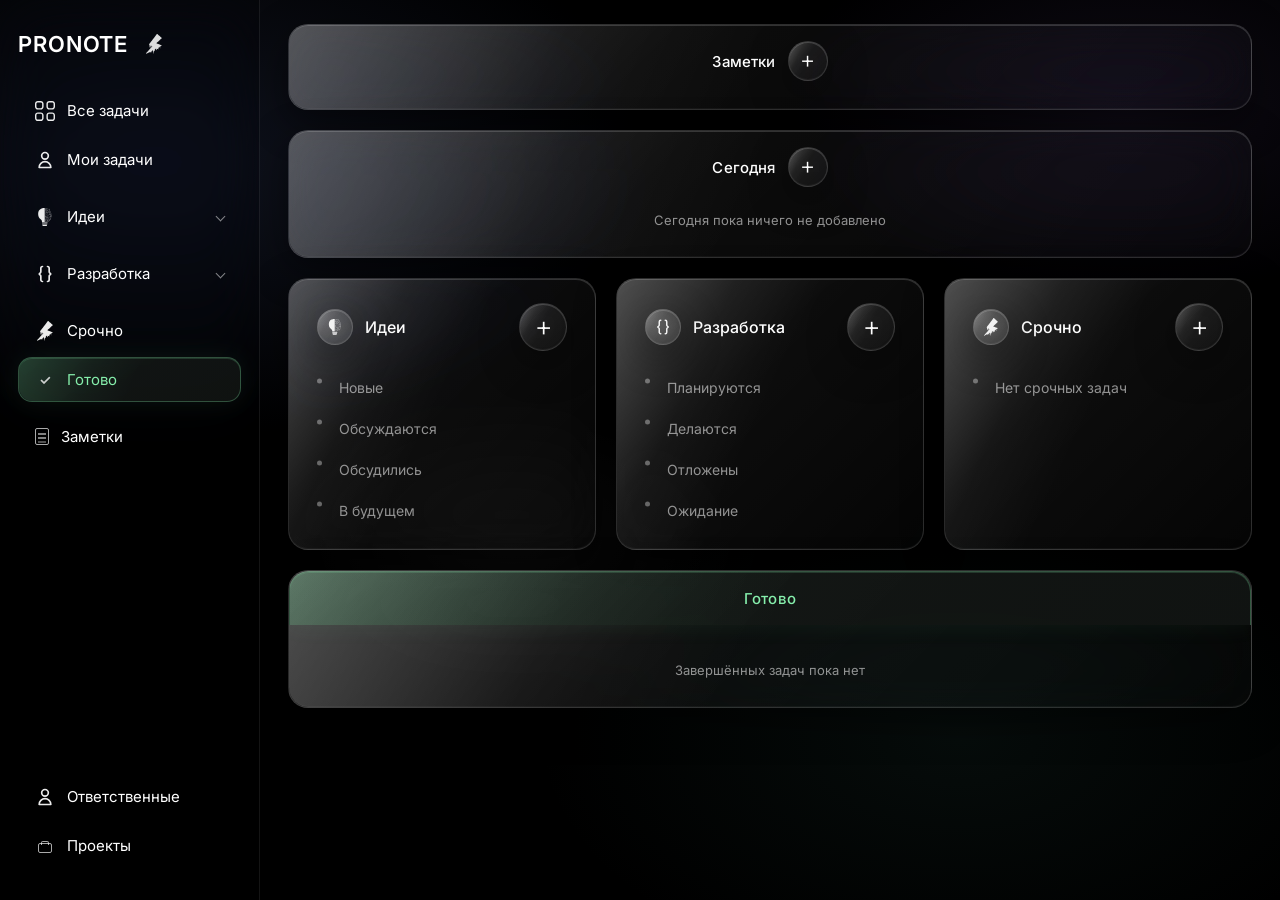
==== commit a7fbefd9: "Всё до доски2. Co-authored-by: Cursor <cursoragent@cursor.com>" ====
--- a/index.html
+++ b/index.html
@@ -113,6 +113,11 @@
         <a href="#/notes" class="nav-item" data-route="notes" id="navNotes">
           <span class="icon-img icon-img--notes" aria-hidden="true"></span>
           <span>Заметки</span>
+        </a>
+
+        <a href="#/assignees" class="nav-item" data-route="assignees" id="navAssignees">
+          <img src="svg/user.svg" alt="" class="icon-img" width="20" height="20" />
+          <span>Ответственные</span>
         </a>
 
         <a href="#/projects" class="nav-item" data-route="projects" id="navProjects">
@@ -434,6 +439,70 @@
           </div>
         </div>
 
+        <div class="view" id="viewAssignees" data-view="assignees" hidden>
+          <div class="assignees-page board-page">
+            <section class="ideas-section" id="assignees-section-create">
+              <div class="ideas-block glass-panel">
+                <header class="ideas-block__head page-head">
+                  <div class="page-head__content">
+                    <p class="page-head__eyebrow">Управление</p>
+                    <h2 class="page-head__title">Ответственные</h2>
+                    <p class="page-head__meta" id="assigneesPageMeta">Загрузка…</p>
+                  </div>
+                  <button
+                    type="button"
+                    class="page-head__add glass"
+                    id="assigneeCreateFormToggle"
+                    aria-label="Создать ответственного"
+                    aria-expanded="false"
+                    aria-controls="assigneeCreateFormPanel"
+                  >
+                    <span class="page-head__add-icon" aria-hidden="true">+</span>
+                  </button>
+                </header>
+
+                <section
+                  class="assignee-create-form idea-form idea-form--inset"
+                  id="assigneeCreateFormPanel"
+                  aria-labelledby="assigneeCreateFormTitle"
+                  hidden
+                >
+                  <div class="idea-form__head">
+                    <h3 class="idea-form__title" id="assigneeCreateFormTitle">Новый ответственный</h3>
+                    <button
+                      type="button"
+                      class="idea-form__toggle glass"
+                      id="assigneeCreateFormClose"
+                      aria-controls="assigneeCreateFormBody"
+                    >
+                      Свернуть
+                    </button>
+                  </div>
+                  <div class="idea-form__body" id="assigneeCreateFormBody">
+                    <form id="assigneeCreateForm" novalidate>
+                      <label class="field">
+                        <span class="field__label">Имя</span>
+                        <input class="field__input" type="text" name="name" required maxlength="80" placeholder="Например, Алексей" autocomplete="off" />
+                      </label>
+                      <div class="field">
+                        <span class="field__label">Цвет</span>
+                        <div class="project-picker__colors" id="assigneeCreateColors" role="radiogroup" aria-label="Цвет ответственного"></div>
+                      </div>
+                      <p class="idea-form__error" id="assigneeCreateError" hidden></p>
+                      <div class="idea-form__actions">
+                        <button type="submit" class="btn-primary glass">Создать</button>
+                        <button type="reset" class="btn-ghost">Очистить</button>
+                      </div>
+                    </form>
+                  </div>
+                </section>
+              </div>
+            </section>
+
+            <div class="assignees-page__list" id="assigneesPageList"></div>
+          </div>
+        </div>
+
         <div class="view" id="viewProjects" data-view="projects" hidden>
           <div class="projects-page board-page">
             <section class="ideas-section" id="projects-section-create">
@@ -877,9 +946,12 @@
 
   <script src="js/themes.js"></script>
   <script src="js/confirm-modal.js"></script>
+  <script src="js/color-palette.js"></script>
   <script src="js/projects.js"></script>
+  <script src="js/assignees.js"></script>
   <script src="js/note-board-picker.js"></script>
   <script src="js/project-picker.js"></script>
+  <script src="js/assignee-picker.js"></script>
   <script src="js/item-edit-modal.js"></script>
   <script src="js/board-page.js"></script>
   <script src="js/home-task-row.js"></script>
@@ -887,6 +959,7 @@
   <script src="js/done.js"></script>
   <script src="js/notes.js"></script>
   <script src="js/projects-page.js"></script>
+  <script src="js/assignees-page.js"></script>
   <script src="js/all-tasks.js"></script>
   <script src="js/ideas.js"></script>
   <script src="js/dev.js"></script>
--- a/css/styles.css
+++ b/css/styles.css
@@ -432,7 +432,7 @@
   margin-top: 8px;
 }
 
-.nav-item[data-route="projects"] {
+.nav-item[data-route="assignees"] {
   margin-top: auto;
   padding-top: 8px;
 }
@@ -702,6 +702,10 @@
 }
 
 .home-task-row__project {
+  display: flex;
+  flex-wrap: wrap;
+  justify-content: flex-end;
+  gap: 4px;
   justify-self: end;
   text-align: right;
   min-width: 0;
@@ -1779,12 +1783,13 @@
 .project-picker__colors {
   display: flex;
   flex-wrap: wrap;
-  gap: 8px;
+  gap: 6px;
+  max-width: 360px;
 }
 
 .project-picker__color {
-  width: 28px;
-  height: 28px;
+  width: 24px;
+  height: 24px;
   padding: 0;
   border-radius: 50%;
   border: 2px solid rgba(255, 255, 255, 0.12);
@@ -1817,12 +1822,14 @@
   white-space: nowrap;
 }
 
+.assignees-page__list,
 .projects-page__list {
   display: flex;
   flex-direction: column;
   gap: 20px;
 }
 
+.assignees-page__empty,
 .projects-page__empty {
   margin: 0;
   padding: 8px 0 4px;
@@ -1831,6 +1838,7 @@
   text-align: center;
 }
 
+.assignees-block__head,
 .projects-block__head {
   position: relative;
   z-index: 1;
@@ -1846,6 +1854,7 @@
     0 0 24px color-mix(in srgb, var(--project-color, #86efac) 8%, transparent);
 }
 
+.assignees-block__head::before,
 .projects-block__head::before {
   content: "";
   position: absolute;
@@ -1859,11 +1868,13 @@
   pointer-events: none;
 }
 
+.assignees-block__head .page-head__content,
 .projects-block__head .page-head__content {
   position: relative;
   z-index: 1;
 }
 
+.assignees-block__delete,
 .projects-block__delete {
   position: relative;
   z-index: 1;
@@ -1872,40 +1883,122 @@
   font-size: 13px;
 }
 
+.assignees-block__head .page-head__title,
 .projects-block__head .page-head__title {
   color: var(--project-color, var(--text));
 }
 
+.assignees-block__head .page-head__eyebrow,
+.assignees-block__head .page-head__meta,
 .projects-block__head .page-head__eyebrow,
 .projects-block__head .page-head__meta {
   color: color-mix(in srgb, var(--project-color, #86efac) 62%, var(--text-muted));
 }
 
+.assignees-page__tasks .home-task-row,
 .projects-page__tasks .home-task-row {
   align-items: center;
 }
 
+.assignees-block__drag-handle {
+  position: relative;
+  z-index: 1;
+  flex-shrink: 0;
+  display: inline-flex;
+  align-items: center;
+  justify-content: center;
+  align-self: center;
+  width: 22px;
+  min-width: 22px;
+  height: 22px;
+  padding: 0;
+  margin: 0;
+  border: none;
+  border-radius: 6px;
+  background: transparent;
+  color: color-mix(in srgb, var(--project-color, #86efac) 70%, var(--text-muted));
+  cursor: grab;
+  touch-action: none;
+  opacity: 0.72;
+  transition:
+    opacity var(--transition),
+    background var(--transition),
+    color var(--transition);
+}
+
+.assignees-block__drag-handle::before {
+  content: "";
+  display: block;
+  width: 3px;
+  height: 3px;
+  border-radius: 50%;
+  background: currentColor;
+  box-shadow:
+    5px 0 0 currentColor,
+    0 5px 0 currentColor,
+    5px 5px 0 currentColor,
+    0 10px 0 currentColor,
+    5px 10px 0 currentColor;
+}
+
+.assignees-block__drag-handle:hover {
+  opacity: 1;
+  background: color-mix(in srgb, var(--project-color, #86efac) 10%, transparent);
+}
+
+.assignees-block__drag-handle:active {
+  cursor: grabbing;
+}
+
+.assignees-page__section--dragging {
+  opacity: 0.45;
+}
+
+.assignees-page__section--drop-before {
+  box-shadow: inset 0 3px 0 var(--project-color, #86efac);
+}
+
+.assignees-page__section--drop-after {
+  box-shadow: inset 0 -3px 0 var(--project-color, #86efac);
+}
+
+.assignees-page__list--drop-end {
+  box-shadow: inset 0 -3px 0 rgba(255, 255, 255, 0.28);
+}
+
 .icon-img--projects {
   position: relative;
-  display: inline-block;
-  width: 16px;
-  height: 16px;
-  border: 1.5px solid rgba(255, 255, 255, 0.65);
-  border-radius: 3px;
+  flex-shrink: 0;
+  display: block;
+  width: 20px;
+  height: 20px;
   box-sizing: border-box;
 }
 
-.icon-img--projects::before {
+.icon-img--projects::before,
+.icon-img--projects::after {
   content: "";
   position: absolute;
-  top: -4px;
-  left: 2px;
-  width: 7px;
+  box-sizing: border-box;
+  border: 1.5px solid rgba(255, 255, 255, 0.72);
+}
+
+.icon-img--projects::after {
+  left: 3px;
+  right: 3px;
+  bottom: 3px;
+  height: 10px;
+  border-radius: 2px;
+}
+
+.icon-img--projects::before {
+  top: 5px;
+  left: 50%;
+  width: 8px;
   height: 4px;
-  border: 1.5px solid rgba(255, 255, 255, 0.65);
+  margin-left: -4px;
   border-bottom: none;
   border-radius: 2px 2px 0 0;
-  box-sizing: border-box;
 }
 
 .idea-card__foot {
--- a/css/themes.css
+++ b/css/themes.css
@@ -230,16 +230,19 @@
 
 [data-theme="milk"] .icon-img--done,
 [data-theme="milk"] .icon-img--notes,
-[data-theme="milk"] .icon-img--projects,
+[data-theme="milk"] .icon-img--projects::before,
+[data-theme="milk"] .icon-img--projects::after,
 [data-theme="white"] .icon-img--done,
 [data-theme="white"] .icon-img--notes,
-[data-theme="white"] .icon-img--projects {
+[data-theme="white"] .icon-img--projects::before,
+[data-theme="white"] .icon-img--projects::after {
   border-color: rgba(74, 66, 56, 0.35);
 }
 
 [data-theme="white"] .icon-img--done,
 [data-theme="white"] .icon-img--notes,
-[data-theme="white"] .icon-img--projects {
+[data-theme="white"] .icon-img--projects::before,
+[data-theme="white"] .icon-img--projects::after {
   border-color: rgba(23, 23, 23, 0.28);
 }
 
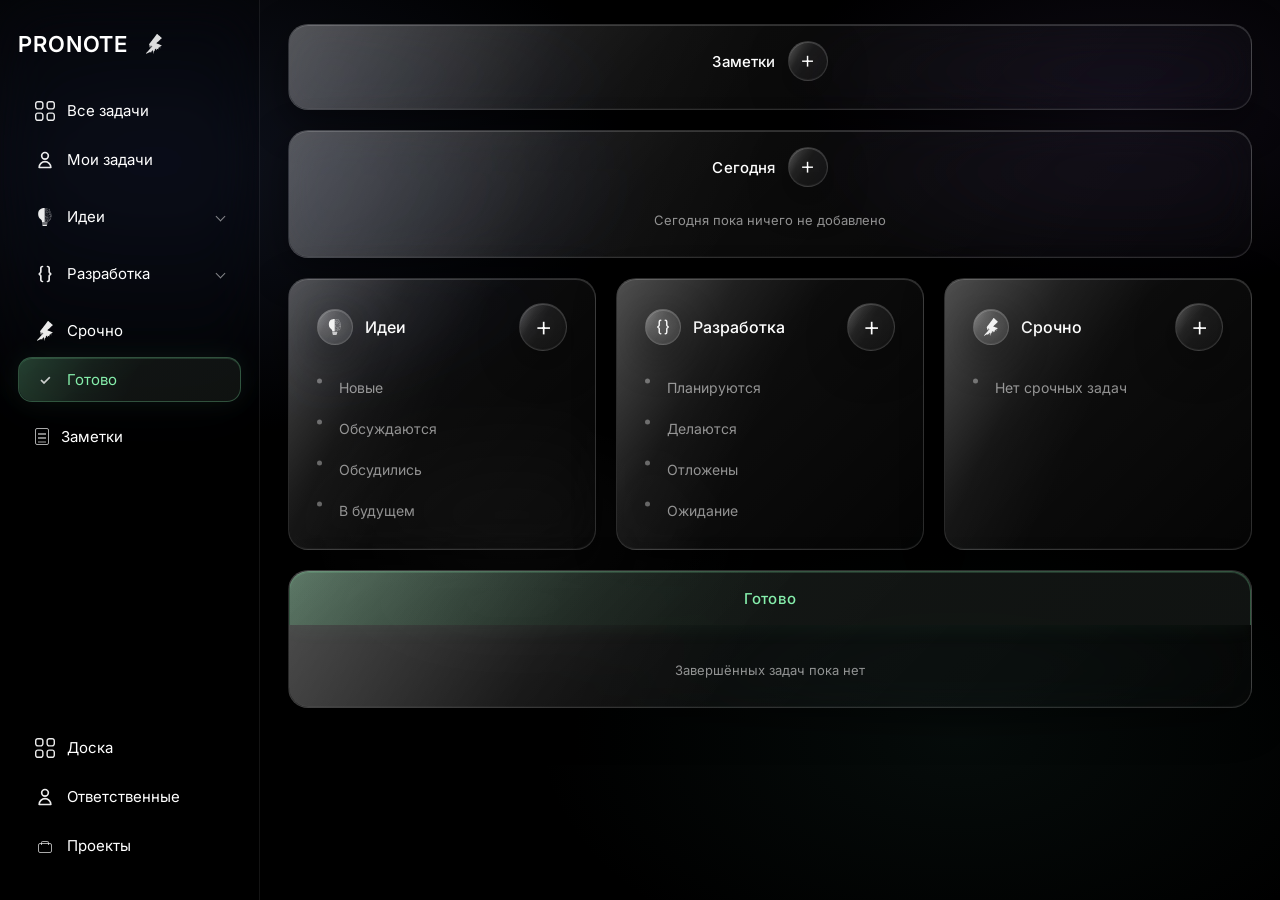
==== commit 9748f35d: "ДоскаMVP Co-authored-by: Cursor <cursoragent@cursor.com>" ====
--- a/index.html
+++ b/index.html
@@ -17,6 +17,7 @@
   <link href="https://fonts.googleapis.com/css2?family=Inter:wght@400;500;600&display=swap" rel="stylesheet" />
   <link rel="stylesheet" href="css/styles.css" />
   <link rel="stylesheet" href="css/themes.css" />
+  <link rel="stylesheet" href="css/canvas-board.css" />
 </head>
 <body>
   <div class="app">
@@ -113,6 +114,11 @@
         <a href="#/notes" class="nav-item" data-route="notes" id="navNotes">
           <span class="icon-img icon-img--notes" aria-hidden="true"></span>
           <span>Заметки</span>
+        </a>
+
+        <a href="#/board" class="nav-item" data-route="board" id="navBoard">
+          <img src="svg/grid-svgrepo.svg" alt="" class="icon-img" width="20" height="20" />
+          <span>Доска</span>
         </a>
 
         <a href="#/assignees" class="nav-item" data-route="assignees" id="navAssignees">
@@ -439,6 +445,69 @@
           </div>
         </div>
 
+        <div class="view view--canvas" id="viewCanvas" data-view="board" hidden>
+          <div class="canvas-page" id="canvasPage">
+            <div class="canvas-chrome">
+              <header class="canvas-toolbar">
+                <div class="canvas-toolbar__boards">
+                  <select class="canvas-toolbar__select" id="canvasBoardSelect" aria-label="Выбор доски"></select>
+                  <button type="button" class="canvas-toolbar__icon-btn" id="canvasAddBoard" aria-label="Создать доску" title="Новая доска">+</button>
+                  <button type="button" class="canvas-toolbar__icon-btn" id="canvasDeleteBoard" aria-label="Удалить доску" title="Удалить доску">×</button>
+                </div>
+
+                <div class="canvas-toolbar__tools" role="toolbar" aria-label="Инструменты">
+                  <button type="button" class="canvas-tool-btn canvas-tool-btn--active" data-canvas-tool="cursor" aria-pressed="true">Курсор</button>
+                  <button type="button" class="canvas-tool-btn" data-canvas-tool="hand" aria-pressed="false">Рука</button>
+                  <button type="button" class="canvas-tool-btn" data-canvas-tool="card" aria-pressed="false">Карточка</button>
+                  <button type="button" class="canvas-tool-btn" data-canvas-tool="text" aria-pressed="false">Текст</button>
+                  <button type="button" class="canvas-tool-btn" data-canvas-tool="arrow" aria-pressed="false">Стрелка</button>
+                </div>
+
+                <div class="canvas-toolbar__zoom">
+                  <button type="button" class="canvas-toolbar__icon-btn" id="canvasZoomOut" aria-label="Отдалить">−</button>
+                  <span class="canvas-toolbar__zoom-label" id="canvasZoomLabel">100%</span>
+                  <button type="button" class="canvas-toolbar__icon-btn" id="canvasZoomIn" aria-label="Приблизить">+</button>
+                  <button type="button" class="canvas-tool-btn" id="canvasZoomReset">100%</button>
+                </div>
+              </header>
+
+              <div class="canvas-props-float" id="canvasPropsPanel" hidden>
+                <div class="canvas-props-float__inner">
+                  <div class="canvas-props-float__group">
+                    <span class="canvas-props-float__label">Фон</span>
+                    <div class="canvas-props-float__colors" id="canvasPropBgColors"></div>
+                  </div>
+                  <div class="canvas-props-float__group">
+                    <span class="canvas-props-float__label">Цвет</span>
+                    <div class="canvas-props-float__colors" id="canvasPropTextColors"></div>
+                  </div>
+                  <div class="canvas-props-float__group" id="canvasPropSizesGroup">
+                    <span class="canvas-props-float__label">Размер</span>
+                    <input
+                      type="number"
+                      class="canvas-props-float__size-input"
+                      id="canvasPropSizeInput"
+                      min="8"
+                      max="120"
+                      step="1"
+                      value="16"
+                      aria-label="Размер шрифта"
+                    />
+                  </div>
+                </div>
+              </div>
+            </div>
+
+            <div class="canvas-viewport" id="canvasViewport">
+              <div class="canvas-world" id="canvasWorld">
+                <svg class="canvas-arrows" id="canvasArrows" aria-hidden="true"></svg>
+                <div class="canvas-items" id="canvasItems"></div>
+              </div>
+              <p class="canvas-hint" id="canvasHint" hidden></p>
+            </div>
+          </div>
+        </div>
+
         <div class="view" id="viewAssignees" data-view="assignees" hidden>
           <div class="assignees-page board-page">
             <section class="ideas-section" id="assignees-section-create">
@@ -960,6 +1029,9 @@
   <script src="js/notes.js"></script>
   <script src="js/projects-page.js"></script>
   <script src="js/assignees-page.js"></script>
+  <script src="js/canvas-boards.js"></script>
+  <script src="js/canvas-color-picker.js"></script>
+  <script src="js/canvas-page.js"></script>
   <script src="js/all-tasks.js"></script>
   <script src="js/ideas.js"></script>
   <script src="js/dev.js"></script>
--- a/css/styles.css
+++ b/css/styles.css
@@ -432,7 +432,7 @@
   margin-top: 8px;
 }
 
-.nav-item[data-route="assignees"] {
+.nav-item[data-route="board"] {
   margin-top: auto;
   padding-top: 8px;
 }
--- a/css/canvas-board.css
+++ b/css/canvas-board.css
@@ -0,0 +1,613 @@
+/* ——— Canvas board (Доска) ——— */
+
+.view--canvas {
+  flex: 1;
+  display: none;
+  flex-direction: column;
+  margin: calc(-1 * var(--space-page-y)) calc(-1 * var(--space-page-x)) -36px;
+  width: calc(100% + 2 * var(--space-page-x));
+  max-width: none;
+  min-height: calc(100dvh - 52px);
+}
+
+.view--canvas.view--active {
+  display: flex;
+}
+
+.canvas-page {
+  display: flex;
+  flex-direction: column;
+  flex: 1;
+  min-height: 0;
+  background: var(--bg);
+  position: relative;
+}
+
+.canvas-chrome {
+  position: relative;
+  z-index: 5;
+  flex-shrink: 0;
+}
+
+.canvas-toolbar {
+  display: flex;
+  flex-wrap: wrap;
+  align-items: center;
+  gap: 10px 14px;
+  padding: 10px 14px;
+  border-bottom: 1px solid var(--glass-border-soft);
+  background: rgba(0, 0, 0, 0.55);
+  backdrop-filter: blur(12px);
+  -webkit-backdrop-filter: blur(12px);
+  z-index: 4;
+}
+
+.canvas-toolbar__boards {
+  display: flex;
+  align-items: center;
+  gap: 8px;
+  min-width: 0;
+  flex: 1 1 200px;
+}
+
+.canvas-toolbar__select {
+  flex: 1;
+  min-width: 120px;
+  max-width: 220px;
+  padding: 8px 12px;
+  border-radius: var(--radius-sm);
+  border: 1px solid var(--field-border);
+  background: var(--field-bg);
+  color: var(--text);
+  font: inherit;
+  font-size: 13px;
+}
+
+.canvas-toolbar__icon-btn {
+  display: inline-flex;
+  align-items: center;
+  justify-content: center;
+  width: 34px;
+  height: 34px;
+  padding: 0;
+  border-radius: var(--radius-sm);
+  border: 1px solid var(--glass-border-soft);
+  background: var(--glass-bg);
+  color: var(--text);
+  font-size: 18px;
+  line-height: 1;
+  cursor: pointer;
+  transition: background var(--transition), border-color var(--transition);
+}
+
+.canvas-toolbar__icon-btn:hover {
+  background: var(--glass-bg-strong);
+  border-color: var(--glass-border);
+}
+
+.canvas-toolbar__tools {
+  display: flex;
+  align-items: center;
+  gap: 6px;
+}
+
+.canvas-tool-btn {
+  padding: 8px 12px;
+  border-radius: var(--radius-sm);
+  border: 1px solid var(--glass-border-soft);
+  background: var(--glass-bg);
+  color: var(--text-muted);
+  font: inherit;
+  font-size: 13px;
+  font-weight: 500;
+  cursor: pointer;
+  transition:
+    background var(--transition),
+    border-color var(--transition),
+    color var(--transition);
+}
+
+.canvas-tool-btn:hover {
+  background: var(--glass-bg-strong);
+  color: var(--text);
+}
+
+.canvas-tool-btn--active {
+  color: var(--text);
+  border-color: color-mix(in srgb, var(--theme-accent) 45%, transparent);
+  background: color-mix(in srgb, var(--theme-accent) 14%, transparent);
+}
+
+.canvas-toolbar__zoom {
+  display: flex;
+  align-items: center;
+  gap: 6px;
+}
+
+.canvas-toolbar__zoom-label {
+  min-width: 3.5rem;
+  text-align: center;
+  font-size: 12px;
+  color: var(--text-muted);
+  font-variant-numeric: tabular-nums;
+}
+
+.canvas-props-float {
+  position: absolute;
+  top: calc(100% + 10px);
+  right: 14px;
+  left: auto;
+  z-index: 6;
+  pointer-events: none;
+}
+
+.canvas-props-float[hidden] {
+  display: none !important;
+}
+
+.canvas-props-float__inner {
+  position: relative;
+  display: flex;
+  align-items: center;
+  gap: 16px;
+  padding: 8px 14px;
+  border-radius: var(--radius-md);
+  border: 1px solid var(--glass-border);
+  background: rgba(8, 10, 14, 0.94);
+  backdrop-filter: blur(14px);
+  -webkit-backdrop-filter: blur(14px);
+  box-shadow:
+    0 10px 28px rgba(0, 0, 0, 0.45),
+    inset 0 1px 0 rgba(255, 255, 255, 0.06);
+  pointer-events: auto;
+}
+
+.canvas-props-float__group {
+  display: flex;
+  align-items: center;
+  gap: 8px;
+}
+
+.canvas-props-float__label {
+  font-size: 12px;
+  color: var(--text-muted);
+  white-space: nowrap;
+}
+
+.canvas-props-float__size-input {
+  width: 52px;
+  padding: 6px 8px;
+  border-radius: 6px;
+  border: 1px solid var(--glass-border-soft);
+  background: var(--glass-bg);
+  color: var(--text);
+  font: inherit;
+  font-size: 12px;
+  font-variant-numeric: tabular-nums;
+  text-align: center;
+}
+
+.canvas-props-float__size-input:focus {
+  outline: none;
+  border-color: var(--glass-border);
+  background: var(--glass-bg-strong);
+}
+
+.canvas-props-float__size-input::-webkit-outer-spin-button,
+.canvas-props-float__size-input::-webkit-inner-spin-button {
+  -webkit-appearance: none;
+  margin: 0;
+}
+
+.canvas-props-float__size-input[type="number"] {
+  appearance: textfield;
+  -moz-appearance: textfield;
+}
+
+.canvas-props-float__colors {
+  position: relative;
+}
+
+/* ——— HSV color picker ——— */
+
+.canvas-color-picker {
+  position: relative;
+}
+
+.canvas-color-picker__trigger {
+  display: inline-flex;
+  align-items: center;
+  justify-content: center;
+  width: 34px;
+  height: 34px;
+  padding: 4px;
+  border-radius: var(--radius-sm);
+  border: 1px solid var(--glass-border-soft);
+  background: var(--glass-bg);
+  cursor: pointer;
+}
+
+.canvas-color-picker__trigger:hover {
+  background: var(--glass-bg-strong);
+}
+
+.canvas-color-picker__trigger-swatch {
+  width: 100%;
+  height: 100%;
+  border-radius: 6px;
+  border: 1px solid rgba(255, 255, 255, 0.2);
+}
+
+.canvas-color-picker__popover {
+  position: absolute;
+  top: calc(100% + 8px);
+  left: 0;
+  z-index: 30;
+  width: 220px;
+  padding: 10px;
+  border-radius: var(--radius-md);
+  border: 1px solid var(--glass-border);
+  background: rgba(12, 14, 20, 0.96);
+  box-shadow: 0 12px 32px rgba(0, 0, 0, 0.45);
+}
+
+.canvas-color-picker__popover--bar {
+  top: calc(100% + 8px);
+  left: 0;
+  right: auto;
+}
+
+.canvas-color-picker__popover[hidden] {
+  display: none !important;
+}
+
+.canvas-color-picker__main {
+  display: flex;
+  gap: 8px;
+  margin-bottom: 8px;
+}
+
+.canvas-color-picker__preview {
+  width: 28px;
+  flex-shrink: 0;
+  border-radius: 6px;
+  border: 1px solid rgba(255, 255, 255, 0.15);
+}
+
+.canvas-color-picker__sv {
+  position: relative;
+  flex: 1;
+  height: 120px;
+  border-radius: 6px;
+  cursor: crosshair;
+  touch-action: none;
+  background:
+    linear-gradient(to top, #000, transparent),
+    linear-gradient(to right, #fff, var(--picker-hue, #f00));
+}
+
+.canvas-color-picker__sv-handle {
+  position: absolute;
+  width: 14px;
+  height: 14px;
+  margin: -7px 0 0 -7px;
+  border-radius: 50%;
+  border: 2px solid #fff;
+  box-shadow: 0 0 0 1px rgba(0, 0, 0, 0.35);
+  pointer-events: none;
+}
+
+.canvas-color-picker__hue-wrap {
+  margin-bottom: 0;
+}
+
+.canvas-color-picker__hue {
+  width: 100%;
+  height: 14px;
+  margin: 0;
+  padding: 0;
+  border-radius: 999px;
+  appearance: none;
+  -webkit-appearance: none;
+  background: linear-gradient(
+    to right,
+    #f00 0%,
+    #ff0 17%,
+    #0f0 33%,
+    #0ff 50%,
+    #00f 67%,
+    #f0f 83%,
+    #f00 100%
+  );
+  cursor: pointer;
+}
+
+.canvas-color-picker__hue::-webkit-slider-thumb {
+  appearance: none;
+  -webkit-appearance: none;
+  width: 16px;
+  height: 16px;
+  border-radius: 50%;
+  border: 2px solid #fff;
+  background: transparent;
+  box-shadow: 0 0 0 1px rgba(0, 0, 0, 0.35);
+}
+
+.canvas-color-picker__hue::-moz-range-thumb {
+  width: 16px;
+  height: 16px;
+  border-radius: 50%;
+  border: 2px solid #fff;
+  background: transparent;
+  box-shadow: 0 0 0 1px rgba(0, 0, 0, 0.35);
+}
+
+.canvas-viewport {
+  position: relative;
+  flex: 1;
+  min-height: 0;
+  overflow: hidden;
+  cursor: default;
+  touch-action: none;
+  background:
+    radial-gradient(ellipse 80% 60% at 50% 0%, var(--ambient-1), transparent 55%),
+    var(--bg);
+}
+
+.canvas-viewport--pan {
+  cursor: grab;
+}
+
+.canvas-viewport--panning {
+  cursor: grabbing;
+}
+
+.canvas-viewport--card {
+  cursor: crosshair;
+}
+
+.canvas-viewport--text {
+  cursor: text;
+}
+
+.canvas-viewport--arrow {
+  cursor: cell;
+}
+
+.canvas-world {
+  position: absolute;
+  top: 0;
+  left: 0;
+  width: 8000px;
+  height: 8000px;
+  transform-origin: 0 0;
+  will-change: transform;
+  background-color: var(--bg);
+  background-image:
+    linear-gradient(rgba(255, 255, 255, 0.035) 1px, transparent 1px),
+    linear-gradient(90deg, rgba(255, 255, 255, 0.035) 1px, transparent 1px);
+  background-size: 24px 24px;
+}
+
+.canvas-arrows {
+  position: absolute;
+  inset: 0;
+  width: 100%;
+  height: 100%;
+  overflow: visible;
+  pointer-events: none;
+}
+
+.canvas-arrows line {
+  stroke: rgba(255, 255, 255, 0.45);
+  stroke-width: 2;
+}
+
+.canvas-items {
+  position: absolute;
+  inset: 0;
+}
+
+.canvas-item {
+  position: absolute;
+  z-index: 1;
+  min-width: 0;
+  cursor: default;
+}
+
+.canvas-item--selected {
+  z-index: 2;
+}
+
+.canvas-item--card {
+  box-sizing: border-box;
+  padding: 12px 14px 14px;
+  border-radius: var(--radius-md);
+  border: 1px solid color-mix(in srgb, var(--canvas-item-color, #60a5fa) 40%, transparent);
+  background: color-mix(in srgb, var(--canvas-item-color, #1e40af) 22%, rgba(10, 12, 18, 0.92));
+  box-shadow:
+    0 8px 24px rgba(0, 0, 0, 0.35),
+    inset 0 1px 0 color-mix(in srgb, var(--canvas-item-color, #60a5fa) 20%, transparent);
+}
+
+.canvas-item--text {
+  padding: 8px 12px;
+  min-width: 40px;
+  background: transparent;
+}
+
+.canvas-item__grip {
+  position: absolute;
+  top: 4px;
+  left: 4px;
+  z-index: 2;
+  width: 20px;
+  height: 20px;
+  padding: 0;
+  border: none;
+  border-radius: 4px;
+  background: rgba(0, 0, 0, 0.4);
+  color: rgba(255, 255, 255, 0.65);
+  font-size: 10px;
+  line-height: 1;
+  letter-spacing: -2px;
+  cursor: grab;
+  opacity: 0;
+  transition: opacity var(--transition), background var(--transition);
+}
+
+.canvas-item__grip::before {
+  content: "⋮⋮";
+}
+
+.canvas-item:hover .canvas-item__grip,
+.canvas-item--selected .canvas-item__grip {
+  opacity: 1;
+}
+
+.canvas-item__grip:hover {
+  background: rgba(0, 0, 0, 0.6);
+  color: #fff;
+}
+
+.canvas-item__grip:active {
+  cursor: grabbing;
+}
+
+.canvas-item--card .canvas-item__grip {
+  top: 8px;
+  left: 8px;
+}
+
+.canvas-item__resize {
+  position: absolute;
+  z-index: 3;
+  opacity: 0;
+  transition: opacity var(--transition);
+}
+
+.canvas-item--card:hover .canvas-item__resize,
+.canvas-item--card.canvas-item--selected .canvas-item__resize {
+  opacity: 1;
+}
+
+.canvas-item__resize--n,
+.canvas-item__resize--s {
+  left: 14px;
+  right: 14px;
+  height: 8px;
+}
+
+.canvas-item__resize--e,
+.canvas-item__resize--w {
+  top: 14px;
+  bottom: 14px;
+  width: 8px;
+}
+
+.canvas-item__resize--n {
+  top: -4px;
+  cursor: ns-resize;
+}
+
+.canvas-item__resize--s {
+  bottom: -4px;
+  cursor: ns-resize;
+}
+
+.canvas-item__resize--e {
+  right: -4px;
+  cursor: ew-resize;
+}
+
+.canvas-item__resize--w {
+  left: -4px;
+  cursor: ew-resize;
+}
+
+.canvas-item--text .canvas-item__grip {
+  top: -6px;
+  left: -6px;
+}
+
+.canvas-item__delete {
+  position: absolute;
+  top: 6px;
+  right: 6px;
+  z-index: 2;
+  width: 22px;
+  height: 22px;
+  padding: 0;
+  border: none;
+  border-radius: 6px;
+  background: rgba(0, 0, 0, 0.45);
+  color: rgba(255, 255, 255, 0.75);
+  font-size: 14px;
+  line-height: 1;
+  cursor: pointer;
+  opacity: 0;
+  transition: opacity var(--transition), background var(--transition);
+}
+
+.canvas-item:hover .canvas-item__delete,
+.canvas-item--selected .canvas-item__delete {
+  opacity: 1;
+}
+
+.canvas-item__delete:hover {
+  background: rgba(220, 38, 38, 0.75);
+  color: #fff;
+}
+
+.canvas-item--text .canvas-item__delete {
+  top: -10px;
+  right: -10px;
+}
+
+.canvas-item__body {
+  outline: none;
+  min-height: 1.4em;
+  word-break: break-word;
+  white-space: pre-wrap;
+}
+
+.canvas-item--card .canvas-item__body {
+  line-height: 1.45;
+  padding-right: 18px;
+}
+
+.canvas-item--text .canvas-item__body {
+  font-weight: 500;
+  line-height: 1.35;
+}
+
+.canvas-item--card .canvas-item__body:empty::before,
+.canvas-item--text .canvas-item__body:empty::before {
+  content: attr(data-placeholder);
+  color: var(--text-muted);
+  pointer-events: none;
+}
+
+.canvas-item--arrow-pending {
+  outline: 2px dashed color-mix(in srgb, var(--theme-accent) 55%, transparent);
+  outline-offset: 3px;
+}
+
+.canvas-hint {
+  position: absolute;
+  left: 50%;
+  bottom: 16px;
+  transform: translateX(-50%);
+  padding: 8px 14px;
+  border-radius: 999px;
+  border: 1px solid var(--glass-border-soft);
+  background: rgba(0, 0, 0, 0.65);
+  color: var(--text-muted);
+  font-size: 12px;
+  pointer-events: none;
+  z-index: 3;
+}
+
+.canvas-hint[hidden] {
+  display: none !important;
+}
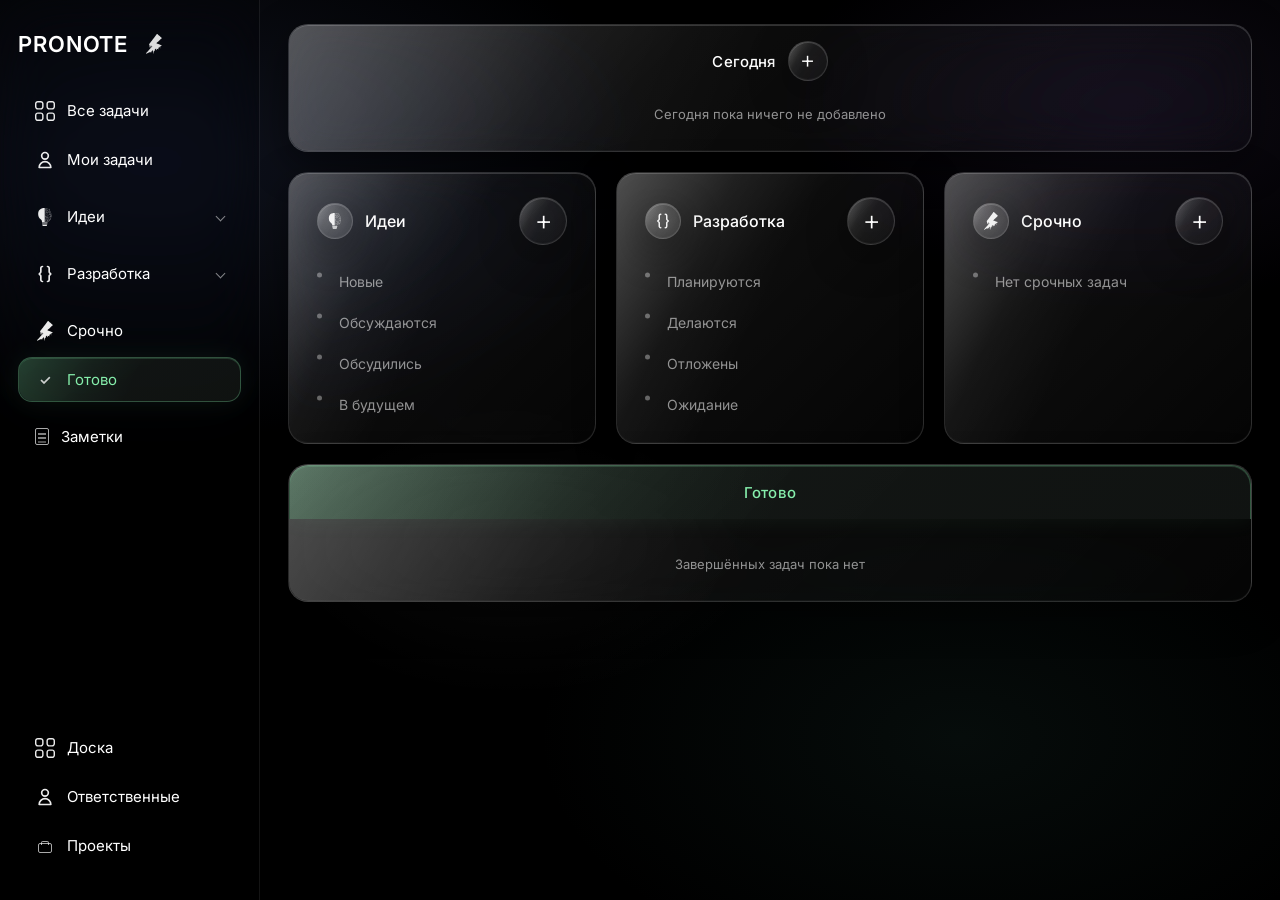
==== commit a44a9919: "некоторые правки Co-authored-by: Cursor <cursoragent@cursor.com>" ====
--- a/index.html
+++ b/index.html
@@ -145,50 +145,6 @@
 
       <main class="main">
         <div class="view view--active" id="viewHome" data-view="home">
-        <section class="glass-bar glass-bar--notes" aria-label="Заметки">
-          <header class="notes-head">
-            <h2 class="glass-bar__label">Заметки</h2>
-            <button
-              type="button"
-              class="page-head__add glass notes-head__add"
-              id="homeNotesFormToggle"
-              aria-label="Добавить заметку"
-              aria-expanded="false"
-              aria-controls="homeNotesFormPanel"
-            >
-              <span class="page-head__add-icon" aria-hidden="true">+</span>
-            </button>
-          </header>
-
-          <section class="notes-form idea-form idea-form--inset glass-panel" id="homeNotesFormPanel" aria-labelledby="homeNotesFormTitle" hidden>
-            <div class="idea-form__head">
-              <h3 class="idea-form__title" id="homeNotesFormTitle">Новая заметка</h3>
-              <button type="button" class="idea-form__toggle glass" id="homeNotesFormClose" aria-controls="homeNotesFormBody">
-                Свернуть
-              </button>
-            </div>
-            <div class="idea-form__body" id="homeNotesFormBody">
-              <form id="homeNotesForm" novalidate>
-                <label class="field">
-                  <span class="field__label">Заголовок</span>
-                  <input class="field__input" type="text" name="title" required maxlength="200" placeholder="Кратко, о чём заметка" autocomplete="off" />
-                </label>
-                <label class="field">
-                  <span class="field__label">Текст</span>
-                  <textarea class="field__input field__input--area" name="text" rows="3" maxlength="4000" placeholder="Содержание заметки…"></textarea>
-                </label>
-                <p class="idea-form__error" id="homeNotesFormError" hidden></p>
-                <div class="idea-form__actions">
-                  <button type="submit" class="btn-primary glass">Сохранить</button>
-                  <button type="reset" class="btn-ghost">Очистить</button>
-                </div>
-              </form>
-            </div>
-          </section>
-
-          <ul class="notes-list today-list" id="homeNotesList" aria-label="Последние заметки"></ul>
-        </section>
-
         <section class="glass-bar glass-bar--today" aria-label="Сегодня">
           <header class="today-head">
             <h1 class="glass-bar__label">Сегодня</h1>
@@ -196,59 +152,15 @@
               type="button"
               class="page-head__add glass today-head__add"
               id="todayFormToggle"
-              aria-label="Добавить задачу"
+              aria-label="Добавить заметку или задачу"
               aria-expanded="false"
-              aria-controls="todayFormPanel"
+              aria-controls="todayCreateModal"
             >
               <span class="page-head__add-icon" aria-hidden="true">+</span>
             </button>
           </header>
 
-          <section class="today-form idea-form idea-form--inset glass-panel" id="todayFormPanel" aria-labelledby="todayFormTitle" hidden>
-            <div class="idea-form__head">
-              <h2 class="idea-form__title" id="todayFormTitle">Добавить задачу</h2>
-              <button type="button" class="idea-form__toggle glass" id="todayFormClose" aria-controls="todayFormBody">
-                Свернуть
-              </button>
-            </div>
-            <div class="idea-form__body" id="todayFormBody">
-              <form id="todayForm" novalidate>
-                <label class="field">
-                  <span class="field__label">Заголовок</span>
-                  <input class="field__input" type="text" name="title" required maxlength="200" placeholder="Кратко, о чём задача" autocomplete="off" />
-                </label>
-                <label class="field">
-                  <span class="field__label">Описание</span>
-                  <textarea class="field__input field__input--area" name="text" rows="2" maxlength="2000" placeholder="Детали, контекст…"></textarea>
-                </label>
-                <label class="field">
-                  <span class="field__label">Комментарий</span>
-                  <textarea class="field__input field__input--area" name="comment" rows="2" maxlength="1000" placeholder="Заметка или уточнение…"></textarea>
-                </label>
-                <div class="today-form__row">
-                  <label class="field today-form__field">
-                    <span class="field__label">Раздел</span>
-                    <select class="field__input field__input--select" name="board" id="todayBoardSelect">
-                      <option value="ideas">Идеи</option>
-                      <option value="dev">Разработка</option>
-                      <option value="urgent">Срочно</option>
-                    </select>
-                  </label>
-                  <label class="field today-form__field">
-                    <span class="field__label">Подраздел</span>
-                    <select class="field__input field__input--select" name="section" id="todaySectionSelect"></select>
-                  </label>
-                </div>
-                <p class="idea-form__error" id="todayFormError" hidden></p>
-                <div class="idea-form__actions">
-                  <button type="submit" class="btn-primary glass">Добавить</button>
-                  <button type="reset" class="btn-ghost">Очистить</button>
-                </div>
-              </form>
-            </div>
-          </section>
-
-          <ul class="today-list" id="homeTodayList" aria-label="Задачи, добавленные сегодня"></ul>
+          <ul class="today-list" id="homeTodayList" aria-label="Заметки и задачи, созданные сегодня"></ul>
         </section>
 
         <section class="board" aria-label="Доски задач">
@@ -264,7 +176,7 @@
                 data-board-add-home="ideas"
                 aria-label="Добавить задачу в идеи"
                 aria-expanded="false"
-                aria-controls="todayFormPanel"
+                aria-controls="todayCreateModal"
               >
                 <span class="page-head__add-icon" aria-hidden="true">+</span>
               </button>
@@ -289,7 +201,7 @@
                 data-board-add-home="dev"
                 aria-label="Добавить задачу в разработку"
                 aria-expanded="false"
-                aria-controls="todayFormPanel"
+                aria-controls="todayCreateModal"
               >
                 <span class="page-head__add-icon" aria-hidden="true">+</span>
               </button>
@@ -314,7 +226,7 @@
                 data-board-add-home="urgent"
                 aria-label="Добавить срочную задачу"
                 aria-expanded="false"
-                aria-controls="todayFormPanel"
+                aria-controls="todayCreateModal"
               >
                 <span class="page-head__add-icon" aria-hidden="true">+</span>
               </button>
@@ -955,7 +867,10 @@
         </label>
         <p class="idea-form__error" id="editItemFormError" hidden></p>
         <div class="modal__actions modal__actions--split">
-          <button type="button" class="btn-complete glass" id="editModalComplete">Завершить</button>
+          <div class="modal__actions-side">
+            <button type="button" class="btn-danger glass" id="editModalDelete" hidden>Удалить</button>
+            <button type="button" class="btn-complete glass" id="editModalComplete">Завершить</button>
+          </div>
           <div class="modal__actions-group">
             <button type="button" class="btn-ghost" id="editModalCancel">Отмена</button>
             <button type="submit" class="btn-primary glass">Сохранить</button>
@@ -985,11 +900,104 @@
         </label>
         <p class="idea-form__error" id="noteEditFormError" hidden></p>
         <div class="modal__actions modal__actions--split">
-          <button type="button" class="btn-danger glass" id="noteEditModalDelete">Удалить</button>
+          <div class="modal__actions-side">
+            <button type="button" class="btn-danger glass" id="noteEditModalDelete">Удалить</button>
+            <button type="button" class="btn-convert glass" id="noteEditModalConvert">Сделать задачей</button>
+          </div>
           <div class="modal__actions-group">
             <button type="button" class="btn-ghost" id="noteEditModalCancel">Отмена</button>
             <button type="submit" class="btn-primary glass">Сохранить</button>
           </div>
+        </div>
+      </form>
+    </div>
+  </div>
+
+  <div class="modal" id="todayCreateModal" hidden>
+    <div class="modal__backdrop" id="todayCreateModalBackdrop" aria-hidden="true"></div>
+    <div
+      class="modal__dialog modal__dialog--form modal__dialog--wide glass-panel"
+      role="dialog"
+      aria-modal="true"
+      aria-labelledby="todayCreateModalTitle"
+    >
+      <h2 class="modal__title" id="todayCreateModalTitle">Добавить</h2>
+      <div class="today-type-switch" role="tablist" aria-label="Тип записи">
+        <button
+          type="button"
+          class="today-type-switch__btn today-type-switch__btn--active"
+          id="todayTypeNote"
+          role="tab"
+          data-today-type="note"
+          aria-selected="true"
+        >
+          Заметка
+        </button>
+        <button
+          type="button"
+          class="today-type-switch__btn"
+          id="todayTypeTask"
+          role="tab"
+          data-today-type="task"
+          aria-selected="false"
+        >
+          Задача
+        </button>
+      </div>
+      <form id="todayCreateForm" class="edit-item-form" novalidate>
+        <label class="field">
+          <span class="field__label">Заголовок</span>
+          <input
+            class="field__input"
+            type="text"
+            name="title"
+            required
+            maxlength="200"
+            placeholder="Кратко, о чём заметка"
+            autocomplete="off"
+          />
+        </label>
+        <label class="field">
+          <span class="field__label" id="todayCreateTextLabel">Текст</span>
+          <textarea
+            class="field__input field__input--area"
+            name="text"
+            id="todayCreateTextInput"
+            rows="3"
+            maxlength="4000"
+            placeholder="Содержание заметки…"
+          ></textarea>
+        </label>
+        <div class="today-create__task-fields" id="todayCreateTaskFields" hidden>
+          <label class="field">
+            <span class="field__label">Комментарий</span>
+            <textarea
+              class="field__input field__input--area"
+              name="comment"
+              rows="2"
+              maxlength="1000"
+              placeholder="Заметка или уточнение…"
+            ></textarea>
+          </label>
+          <div class="today-form__row">
+            <label class="field today-form__field">
+              <span class="field__label">Раздел</span>
+              <select class="field__input field__input--select" name="board" id="todayBoardSelect">
+                <option value="ideas">Идеи</option>
+                <option value="dev">Разработка</option>
+                <option value="urgent">Срочно</option>
+              </select>
+            </label>
+            <label class="field today-form__field">
+              <span class="field__label">Подраздел</span>
+              <select class="field__input field__input--select" name="section" id="todaySectionSelect"></select>
+            </label>
+          </div>
+        </div>
+        <p class="idea-form__error" id="todayCreateFormError" hidden></p>
+        <div class="modal__actions">
+          <button type="button" class="btn-ghost" id="todayCreateModalCancel">Отмена</button>
+          <button type="submit" class="btn-primary glass">Сохранить</button>
         </div>
       </form>
     </div>
--- a/css/styles.css
+++ b/css/styles.css
@@ -647,14 +647,47 @@
 .glass-bar--notes .today-list__row,
 .glass-bar--today .today-list__row,
 .glass-bar--done .today-list__row {
-  padding: var(--home-row-y) 0 var(--home-row-y) 18px;
-  gap: 8px 14px;
+  padding: var(--home-row-y) 0 var(--home-row-y) 28px;
+  gap: 8px 16px;
 }
 
 .glass-bar--today .home-task-row,
 .glass-bar--done .home-task-row {
+  grid-template-columns:
+    minmax(0, 1fr)
+    7rem
+    6rem
+    5.5rem
+    7rem
+    minmax(7rem, max-content);
+  align-items: center;
+}
+
+.glass-bar--today .home-task-row--compact,
+.glass-bar--done .home-task-row--compact {
   grid-template-columns: minmax(0, 1fr) 5.75rem 7rem minmax(3.5rem, max-content);
-  align-items: center;
+}
+
+.home-task-row__title-cell {
+  min-width: 0;
+}
+
+.home-task-row__project-col,
+.home-task-row__assignee-col {
+  display: flex;
+  align-items: center;
+  justify-content: center;
+  min-width: 0;
+}
+
+.home-task-row__project-col .project-badge,
+.home-task-row__assignee-col .project-badge {
+  max-width: 100%;
+}
+
+.home-task-row__project-col--empty,
+.home-task-row__assignee-col--empty {
+  visibility: hidden;
 }
 
 .home-note-row {
@@ -701,11 +734,15 @@
   color: var(--done-accent);
 }
 
+.home-task-row__status--empty {
+  visibility: hidden;
+}
+
 .home-task-row__project {
   display: flex;
   flex-wrap: wrap;
   justify-content: flex-end;
-  gap: 4px;
+  gap: 8px;
   justify-self: end;
   text-align: right;
   min-width: 0;
@@ -862,6 +899,46 @@
 
 .today-head__add {
   flex-shrink: 0;
+}
+
+.today-type-switch {
+  display: flex;
+  gap: 8px;
+  margin-bottom: 16px;
+  padding: 4px;
+  border-radius: var(--radius-md);
+  border: 1px solid rgba(255, 255, 255, 0.08);
+  background: rgba(255, 255, 255, 0.03);
+}
+
+.today-type-switch__btn {
+  flex: 1;
+  padding: 10px 14px;
+  border: none;
+  border-radius: calc(var(--radius-md) - 4px);
+  background: transparent;
+  color: var(--text-muted);
+  font: inherit;
+  font-size: 14px;
+  font-weight: 500;
+  cursor: pointer;
+  transition: color var(--transition), background var(--transition), box-shadow var(--transition);
+}
+
+.today-type-switch__btn:hover {
+  color: var(--text);
+}
+
+.today-type-switch__btn--active {
+  color: var(--text);
+  background: rgba(255, 255, 255, 0.1);
+  box-shadow: inset 0 1px 0 rgba(255, 255, 255, 0.08);
+}
+
+.today-create__task-fields {
+  display: flex;
+  flex-direction: column;
+  gap: 0;
 }
 
 .today-form {
@@ -921,7 +998,9 @@
 
 .home-task-row::before,
 .home-note-row::before {
+  left: 10px;
   top: 50%;
+  transform: translateY(-50%);
 }
 
 .today-list__title-cell {
@@ -1096,6 +1175,39 @@
   position: relative;
   z-index: 1;
   width: 100%;
+}
+
+.done-list__title-cell {
+  display: flex;
+  align-items: flex-start;
+  gap: 8px;
+  min-width: 0;
+}
+
+.done-list__title-cell .today-list__title {
+  flex: 1;
+  min-width: 0;
+}
+
+.done-list__delete {
+  flex-shrink: 0;
+  width: 28px;
+  height: 28px;
+  margin-top: -2px;
+  border-radius: var(--radius-sm);
+  border: 1px solid rgba(248, 113, 113, 0.25);
+  background: rgba(248, 113, 113, 0.08);
+  color: #fca5a5;
+  font-size: 18px;
+  line-height: 1;
+  cursor: pointer;
+  transition: color var(--transition), border-color var(--transition), background var(--transition);
+}
+
+.done-list__delete:hover {
+  color: #fecaca;
+  border-color: rgba(248, 113, 113, 0.45);
+  background: rgba(248, 113, 113, 0.14);
 }
 
 .done-list__more {
@@ -2199,6 +2311,10 @@
   max-width: 520px;
 }
 
+.modal__dialog--wide {
+  max-width: 840px;
+}
+
 .edit-item-form {
   position: relative;
   z-index: 1;
@@ -2220,6 +2336,13 @@
 
 .modal__actions--split {
   justify-content: space-between;
+  align-items: center;
+}
+
+.modal__actions-side {
+  display: flex;
+  flex-wrap: wrap;
+  gap: 10px;
   align-items: center;
 }
 
@@ -2245,6 +2368,24 @@
   color: #bbf7d0;
   border-color: rgba(134, 239, 172, 0.45);
   background: rgba(134, 239, 172, 0.14);
+}
+
+.btn-convert {
+  padding: 10px 18px;
+  border-radius: var(--radius-sm);
+  font-size: 14px;
+  font-weight: 500;
+  color: #93c5fd;
+  border: 1px solid rgba(147, 197, 253, 0.28);
+  background: rgba(147, 197, 253, 0.08);
+  cursor: pointer;
+  transition: color var(--transition), border-color var(--transition), background var(--transition);
+}
+
+.btn-convert:hover {
+  color: #bfdbfe;
+  border-color: rgba(147, 197, 253, 0.45);
+  background: rgba(147, 197, 253, 0.14);
 }
 
 @media (max-width: 768px) {
@@ -2394,7 +2535,7 @@
   .today-list__row {
     grid-template-columns: minmax(0, 1fr);
     gap: 8px;
-    padding-left: 20px;
+    padding-left: 26px;
   }
 
   .glass-bar--today .home-task-row,
@@ -2402,12 +2543,27 @@
     grid-template-columns: minmax(0, 1fr) auto auto;
     grid-template-areas:
       "title title title"
-      "board status project";
+      "project assignee date"
+      "board status status";
     gap: 6px 10px;
   }
 
+  .home-task-row__title-cell {
+    grid-area: title;
+  }
+
+  .home-task-row__project-col {
+    grid-area: project;
+    justify-self: start;
+  }
+
+  .home-task-row__assignee-col {
+    grid-area: assignee;
+    justify-self: start;
+  }
+
   .home-task-row__title {
-    grid-area: title;
+    grid-area: unset;
   }
 
   .home-task-row__board {
@@ -2421,12 +2577,13 @@
     justify-self: center;
   }
 
-  .home-task-row__project {
-    grid-area: project;
+  .home-task-row__date {
+    grid-area: date;
     justify-self: end;
   }
 
-  .home-task-row--compact {
+  .glass-bar--today .home-task-row--compact,
+  .glass-bar--done .home-task-row--compact {
     grid-template-columns: minmax(0, 1fr) auto auto;
     grid-template-areas:
       "title title title"
